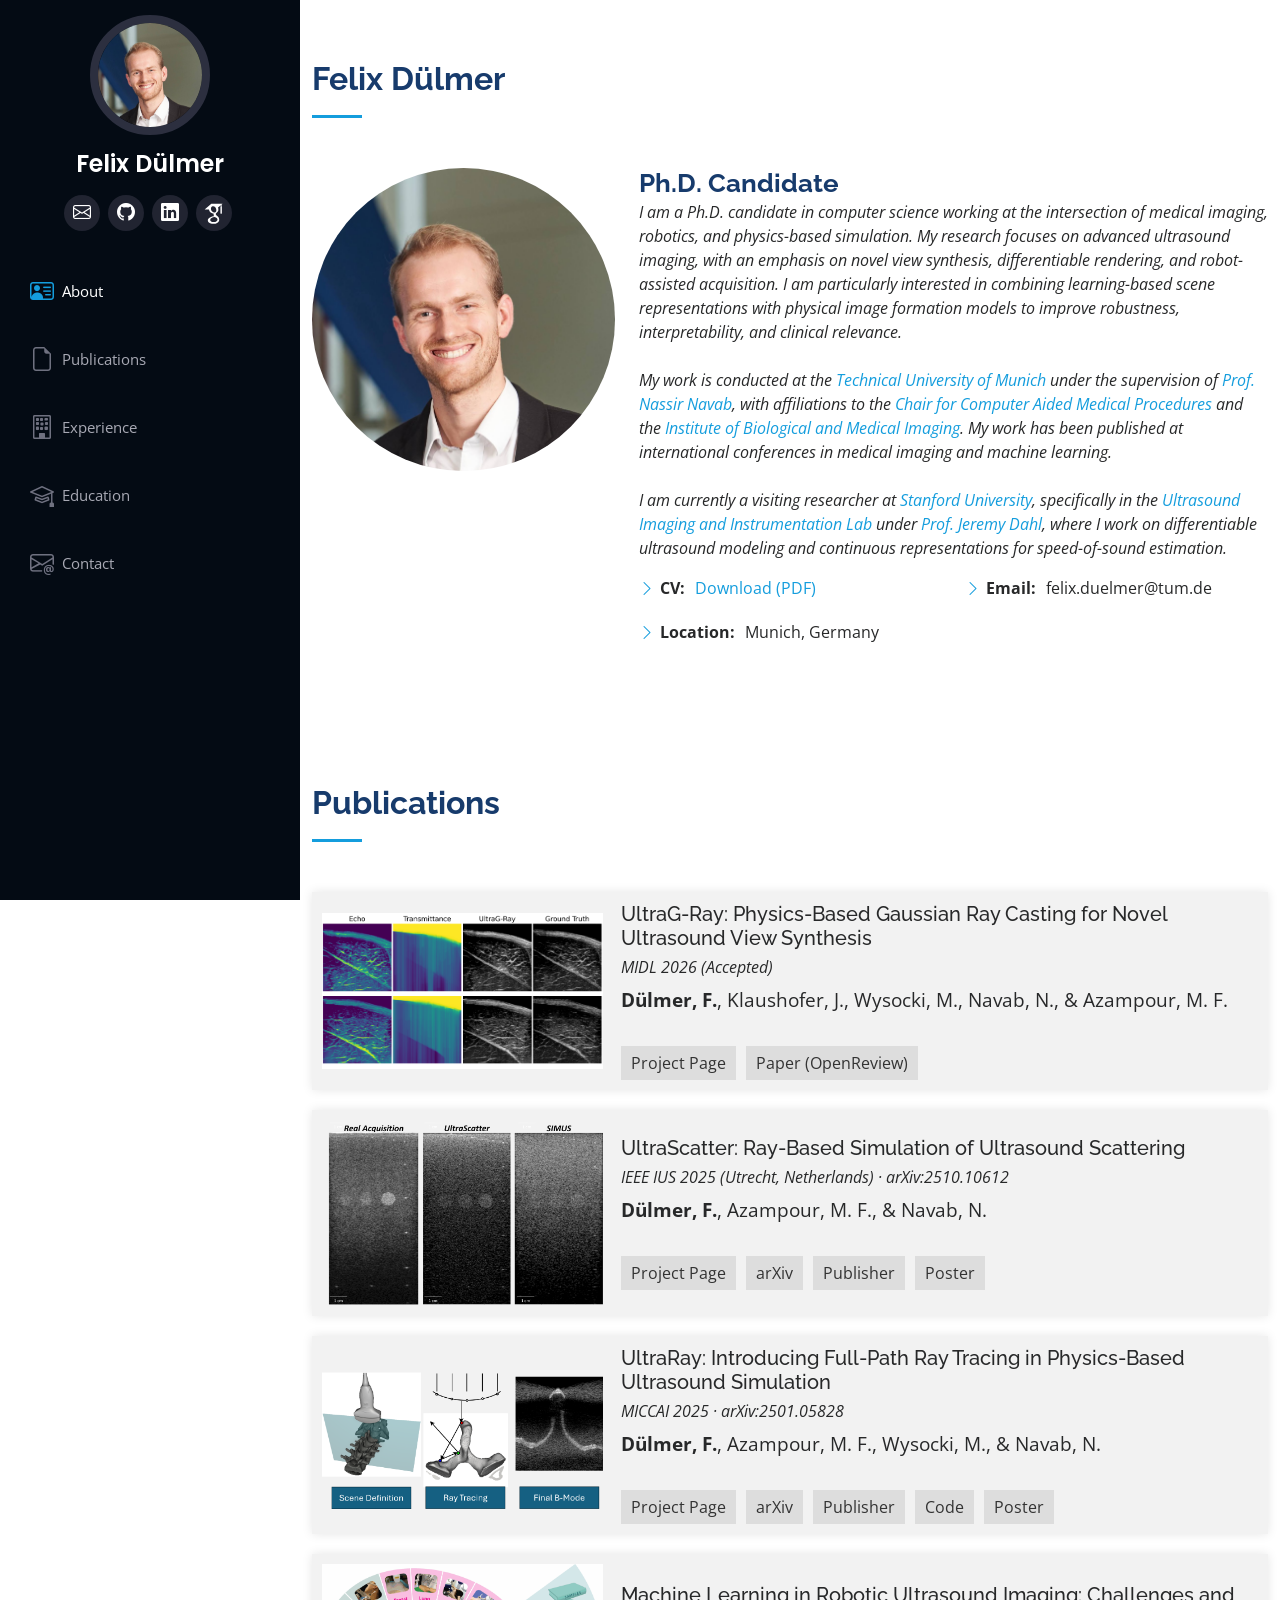
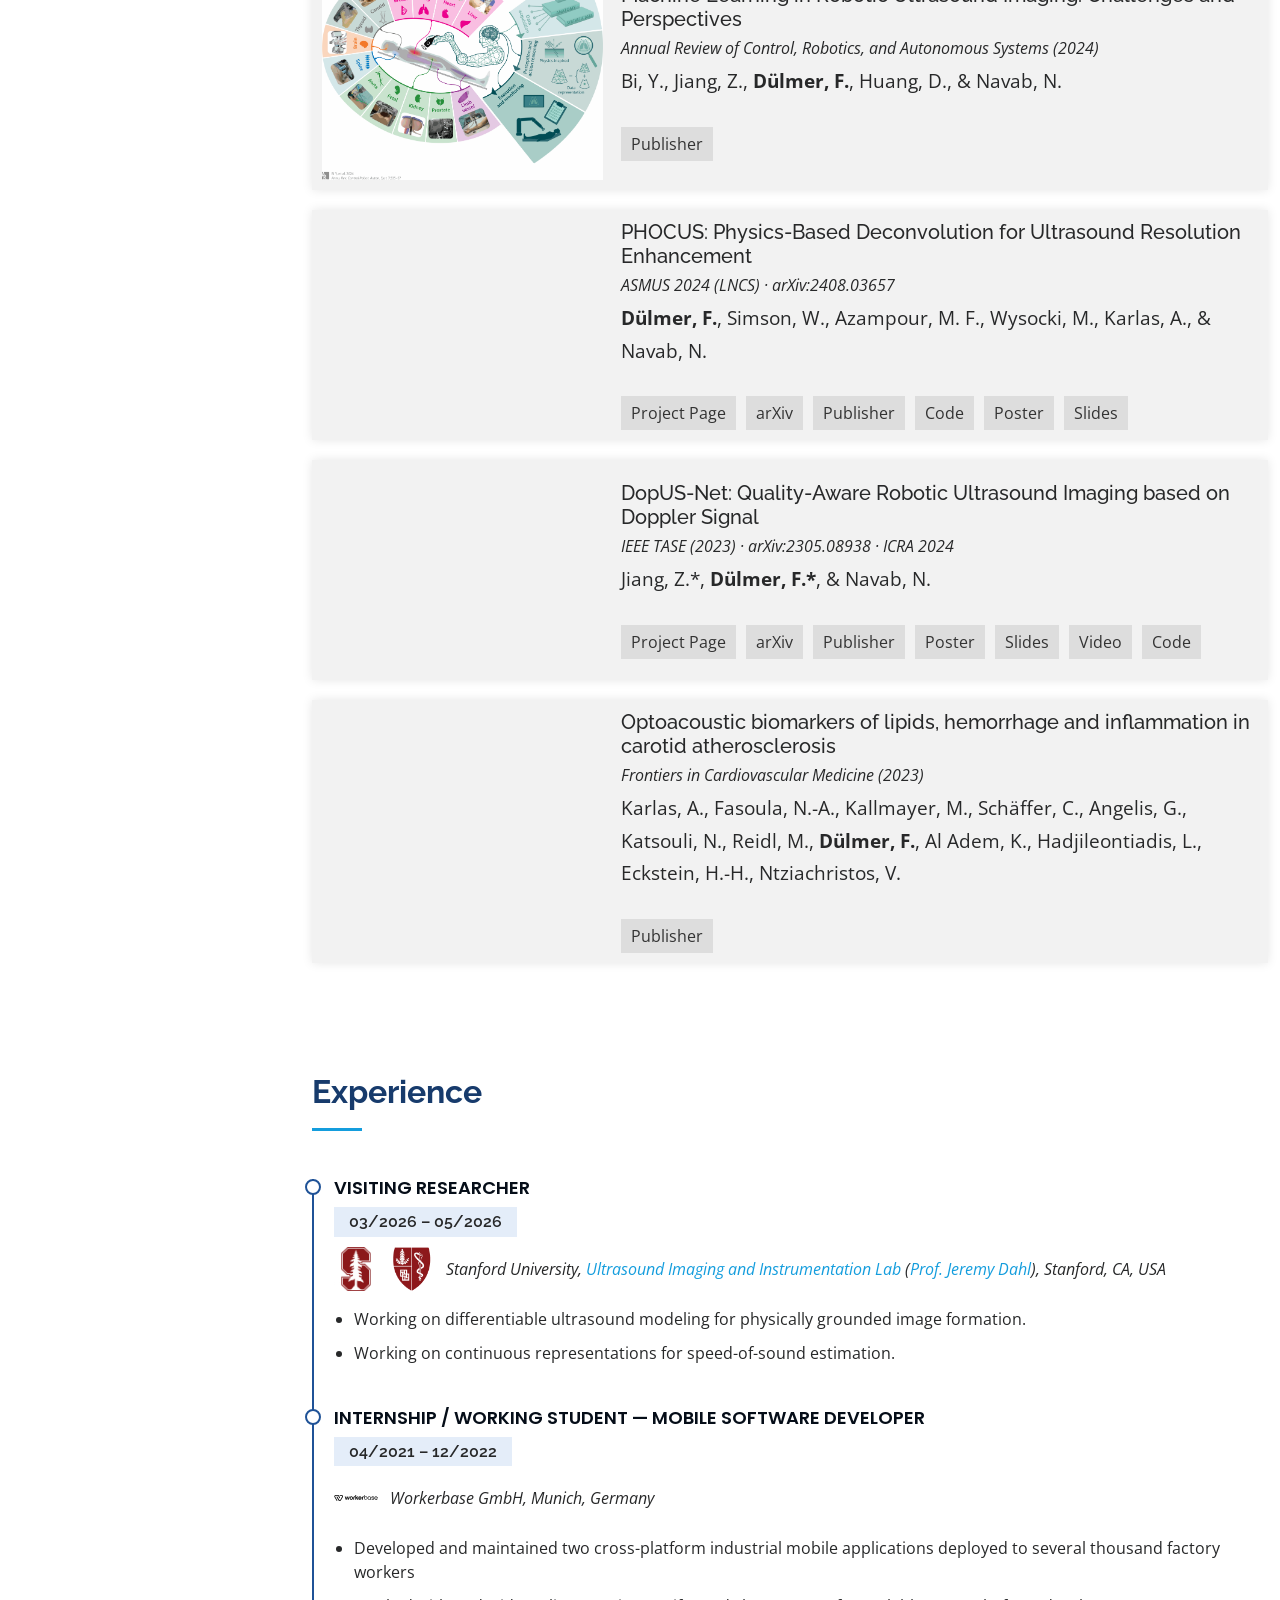
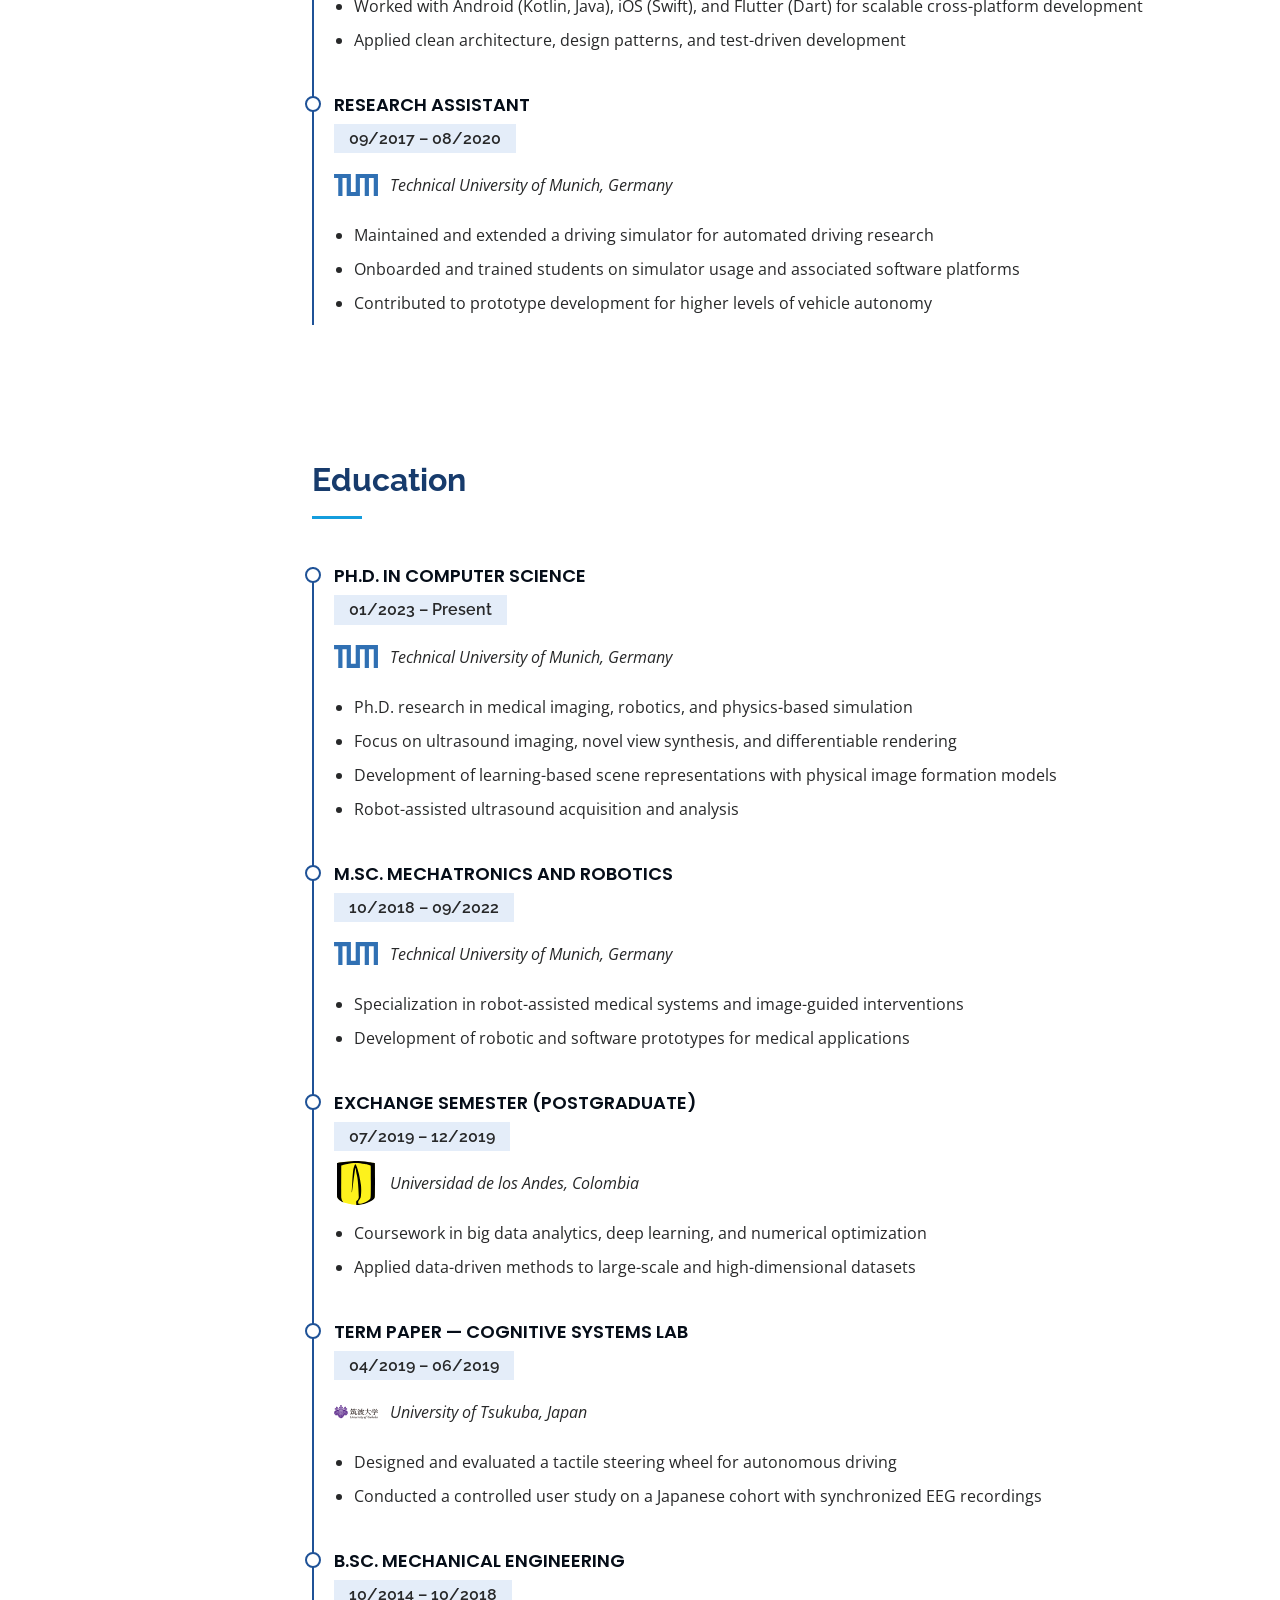
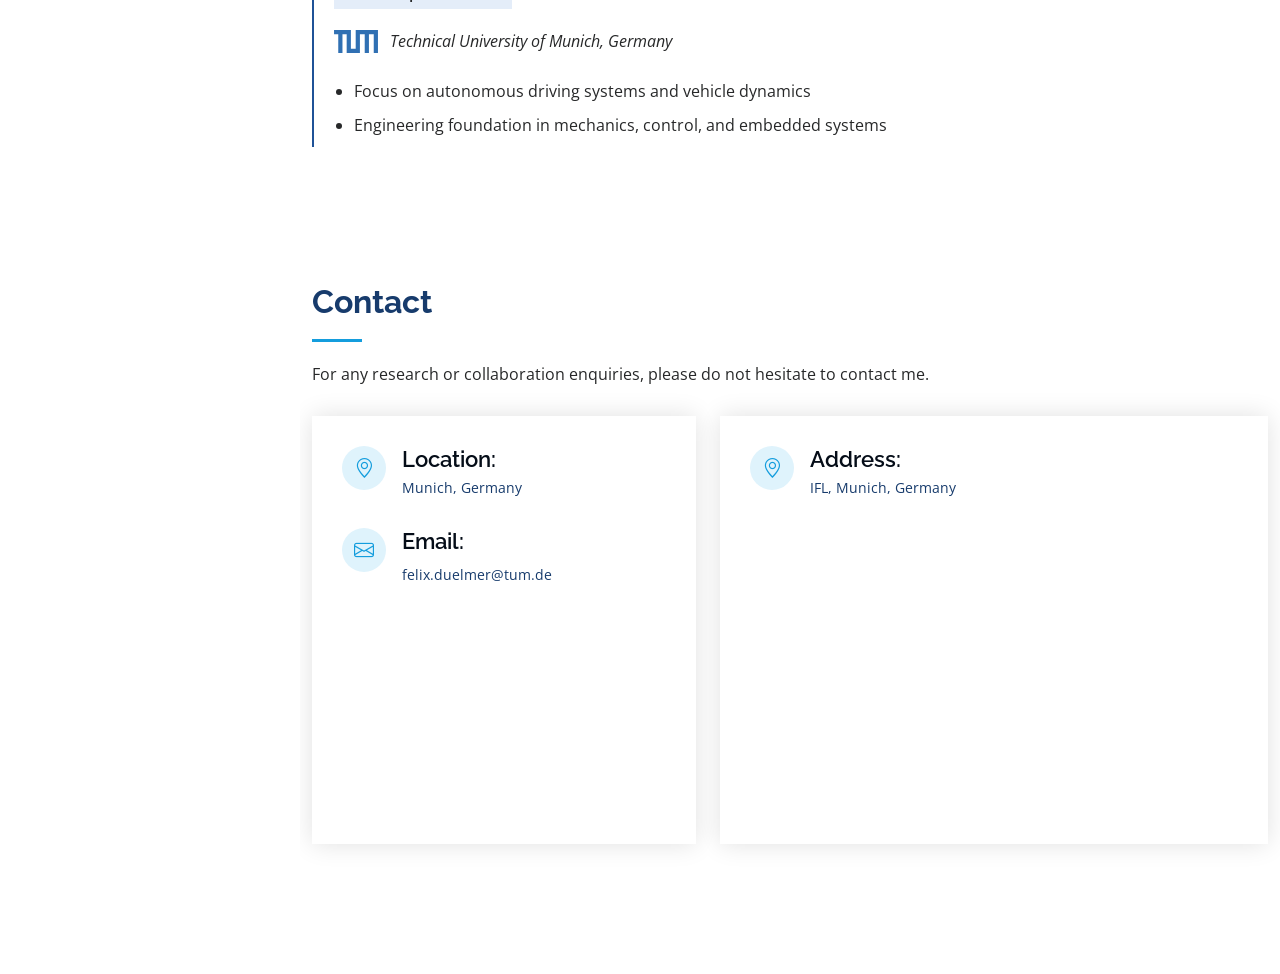
==== index.html @ f8c53925 "Add stanford visit" ====
<!DOCTYPE html>
<html lang="en">

<head>
  <meta charset="utf-8">
  <meta content="width=device-width, initial-scale=1.0" name="viewport">

  <title>Felix Dülmer</title>
  <meta content="Ph.D. candidate in Computer Science at TUM, focusing on robotic ultrasound systems." name="description">
  <meta content="Felix Dülmer, robotics, medical imaging, robotic ultrasound" name="keywords">

  <!-- Favicons -->
  <link href="assets/data/images/thumbnail/favicon.png?v=20251217" rel="icon">
  <link href="assets/data/images/thumbnail/apple_touch.png?v=20251217" rel="apple-touch-icon">

  <!-- Google Fonts -->
  <link href="https://fonts.googleapis.com/css?family=Open+Sans:300,300i,400,400i,600,600i,700,700i|Raleway:300,300i,400,400i,500,500i,600,600i,700,700i|Poppins:300,300i,400,400i,500,500i,600,600i,700,700i" rel="stylesheet">

  <!-- Vendor CSS Files -->
  <link href="assets/vendor/aos/aos.css" rel="stylesheet">
  <link href="assets/vendor/bootstrap/css/bootstrap.min.css" rel="stylesheet">
  <link href="assets/vendor/bootstrap-icons/bootstrap-icons.css" rel="stylesheet">
  <link href="assets/vendor/glightbox/css/glightbox.min.css" rel="stylesheet">
  <link href="assets/vendor/swiper/swiper-bundle.min.css" rel="stylesheet">

  <!-- Template Main CSS File -->
  <link href="assets/css/style.css" rel="stylesheet">
  

  <!-- =======================================================
  * Template Name: iPortfolio
  * Updated: Mar 10 2023 with Bootstrap v5.2.3
  * Template URL: https://bootstrapmade.com/iportfolio-bootstrap-portfolio-websites-template/
  * Author: BootstrapMade.com
  * License: https://bootstrapmade.com/license/
  ======================================================== -->
</head>

<body>

  <!-- ======= Mobile nav toggle button ======= -->
  <i class="bi bi-list mobile-nav-toggle d-xl-none"></i>

  <!-- ======= Header ======= -->
  <header id="header">
    <div class="d-flex flex-column">
      <div class="profile">
        <img src="assets/data/images/felix.jpg" onerror="this.onerror=null;this.src='assets/data/images/avatar.jpg';" alt="Felix Dülmer" class="img-fluid rounded-circle">
        <h1 class="text-light"><a href="index.html">Felix Dülmer</a></h1>
        <div class="social-links mt-3 text-center">
          <a href="mailto:felix.duelmer@tum.de" class="email"><i class="bi bi-envelope"></i></a>
          <a href="https://github.com/Felixduelmer" class="github" aria-label="GitHub" target="_blank" rel="noopener noreferrer"><i class="bi bi-github"></i></a>
          <a href="https://www.linkedin.com/in/felix-d%C3%BClmer-01667711a/" class="linkedin"><i class="bi bi-linkedin"></i></a>
          <a href="https://scholar.google.com/citations?user=jbpQlOIAAAAJ&hl=de" class="scholar" aria-label="Google Scholar">
            <svg style="margin-bottom:-10px;" xmlns="http://www.w3.org/2000/svg" aria-hidden="true" role="img" viewBox="0 100 512 512" width="32px" height="32px" fill="#000000"><g stroke-width="0"></g><g stroke-linecap="round" stroke-linejoin="round"></g><g><path fill="#ffffff" d="M213 111l-107 94h69c5 45 41 64 78 67-7 18-4 27 7 39-43 1-103 26-103 67 4 45 63 54 92 54 38 1 81-19 90-54 4-35-10-54-31-71-23-18-28-28-21-40 15-17 35-27 39-51 2-17-2-28-6-43l45-38-1 16c-3 2-5 6-5 9v103c2 13 22 11 23 0V160c0-3-2-7-5-8v-25l16-16zm58 141c-61 10-87-87-38-99 56-11 83 86 38 99zm-5 73c60 13 61 63 10 78-44 9-82-4-81-30 0-25 35-48 71-48z"></path></g></svg>
          </a>
        </div>
      </div>

      <nav id="navbar" class="nav-menu navbar">
        <ul>
          <!-- <li><a href="#hero" class="nav-link scrollto active"><i class="bx bx-home"></i> <span>Home</span></a></li> -->
          <li><a href="#about" class="nav-link scrollto"><i class="bi bi-person-vcard"></i> <span>About</span></a></li>
          <li><a href="#publications" class="nav-link scrollto"><i class="bi bi-file-earmark"></i> <span>Publications</span></a></li>
          <li><a href="#workexperience" class="nav-link scrollto"><i class="bi bi-building"></i> <span>Experience</span></a></li>
          <li><a href="#education" class="nav-link scrollto"><i class="bi bi-mortarboard"></i> <span>Education</span></a></li>
          <li><a href="#contact" class="nav-link scrollto"><i class="bi bi-envelope-at"></i> <span>Contact</span></a></li>
        </ul>
      </nav><!-- .nav-menu -->
    </div>
  </header><!-- End Header -->

  <!-- ======= Hero Section ======= -->
  <!-- <section id="hero" class="d-flex flex-column justify-content-center align-items-center">
    <div class="hero-container" data-aos="fade-in">
      <h1>Felix Dülmer</h1>
      <p>I'm <span class="typed" data-typed-items="PhD Candidate, Robotics, Medical Imaging"></span></p>
    </div>
  </section>End Hero -->

  <main id="main">

    <!-- ======= About Section ======= -->
    <section id="about" class="about">
      <div class="container">

        <div class="section-title">
          <h2>Felix Dülmer</h2>
          <p></p>
        </div>

        <div class="row">
          <div class="col-lg-4">
            <img src="assets/data/images/felix.jpg" onerror="this.onerror=null;this.src='assets/data/images/avatar.jpg';" class="img-fluid rounded-circle" alt="">
          </div>
          <div class="col-lg-8 pt-4 pt-lg-0 content">
            <h3>Ph.D. Candidate</h3>
            <p class="fst-italic">
              I am a Ph.D. candidate in computer science working at the intersection of medical imaging, robotics, and physics-based simulation. My research focuses on advanced ultrasound imaging, with an emphasis on novel view synthesis, differentiable rendering, and robot-assisted acquisition. I am particularly interested in combining learning-based scene representations with physical image formation models to improve robustness, interpretability, and clinical relevance.
              <br>
              <br>
              My work is conducted at the <a href="https://www.tum.de/en/" target="_blank" rel="noopener noreferrer">Technical University of Munich</a> under the supervision of <a href="https://scholar.google.de/citations?user=kzoVUPYAAAAJ&hl=de" target="_blank" rel="noopener noreferrer">Prof. Nassir Navab</a>, with affiliations to the <a href="https://www.cs.cit.tum.de/camp/start/" target="_blank" rel="noopener noreferrer">Chair for Computer Aided Medical Procedures</a> and the <a href="https://www.helmholtz-munich.de/en/ibmi" target="_blank" rel="noopener noreferrer">Institute of Biological and Medical Imaging</a>. My work has been published at international conferences in medical imaging and machine learning.
              <br>
              <br>
              I am currently a visiting researcher at <a href="https://www.stanford.edu/" target="_blank" rel="noopener noreferrer">Stanford University</a>, specifically in the <a href="https://med.stanford.edu/ultrasound.html" target="_blank" rel="noopener noreferrer">Ultrasound Imaging and Instrumentation Lab</a> under <a href="https://profiles.stanford.edu/jeremy-dahl" target="_blank" rel="noopener noreferrer">Prof. Jeremy Dahl</a>, where I work on differentiable ultrasound modeling and continuous representations for speed-of-sound estimation.
            <div class="row">
              <div class="col-lg-6">
                <ul>
                  <li><i class="bi bi-chevron-right"></i> <strong>CV:</strong> <a href="assets/data/cv/CV_Duelmer.pdf" target="_blank" rel="noopener noreferrer">Download (PDF)</a></li>
                  <li><i class="bi bi-chevron-right"></i> <strong>Location:</strong> <span>Munich, Germany</span></li>
                </ul>
              </div>
              <div class="col-lg-6">
                <ul>
                  <li><i class="bi bi-chevron-right"></i> <strong>Email:</strong> <span>felix.duelmer@tum.de</span></li>
                  <!-- <li><i class="bi bi-chevron-right"></i> <strong>Phone:</strong> <span>+49 1632581415</span></li> -->
                </ul>
              </div>
            </div>
            <!-- <p>
              Officiis eligendi itaque labore et dolorum mollitia officiis optio vero. Quisquam sunt adipisci omnis et ut. Nulla accusantium dolor incidunt officia tempore. Et eius omnis.
              Cupiditate ut dicta maxime officiis quidem quia. Sed et consectetur qui quia repellendus itaque neque. Aliquid amet quidem ut quaerat cupiditate. Ab et eum qui repellendus omnis culpa magni laudantium dolores.
            </p> -->
          </div>
        </div>

      </div>
    </section><!-- End About Section -->

    <!-- ======= Facts Section ======= -->

    <section id="publications" class="facts">
      <div class="container">
        <div class="section-title">
          <h2>Publications</h2>
        </div>

        <div class="publication-box">
          <div class="image">
            <img src="assets/data/ultra_gray/echo_trans_ultra_gray_teaser.png" alt="UltraG-Ray teaser image" loading="lazy" decoding="async">
          </div>
          <div class="details">
            <h2 class="title">UltraG-Ray: Physics-Based Gaussian Ray Casting for Novel Ultrasound View Synthesis</h2>
            <p class="conference">MIDL 2026 (Accepted)</p>
            <p class="authors"><strong>Dülmer, F.</strong>, Klaushofer, J., Wysocki, M., Navab, N., &amp; Azampour, M. F.</p>
            <div class="links">
              <a href="publications/ultragray.html" class="project-button">Project Page</a>
              <a href="https://openreview.net/pdf?id=QIUjZpcGYz" class="pdf-button">Paper (OpenReview)</a>
            </div>
          </div>
        </div>

        <div class="publication-box">
          <div class="image">
            <img src="assets/data/ultra_scatter/UltraScatter_Teaser.png" alt="UltraScatter teaser image" loading="lazy" decoding="async">
          </div>
          <div class="details">
            <h2 class="title">UltraScatter: Ray-Based Simulation of Ultrasound Scattering</h2>
            <p class="conference">IEEE IUS 2025 (Utrecht, Netherlands) · arXiv:2510.10612</p>
            <p class="authors"><strong>Dülmer, F.</strong>, Azampour, M. F., &amp; Navab, N.</p>
            <div class="links">
              <a href="publications/ultrascatter.html" class="project-button">Project Page</a>
              <a href="https://arxiv.org/abs/2510.10612" class="pdf-button">arXiv</a>
              <a href="https://ieeexplore.ieee.org/abstract/document/11201820" class="pdf-button">Publisher</a>
              <a href="assets/data/posters/IUS_2025_Poster.pdf" class="pdf-button">Poster</a>
            </div>
          </div>
        </div>

        <div class="publication-box">
          <div class="image">
            <img src="assets/data/ultra_ray/UltraRay_teaser.png" alt="UltraRay teaser image" loading="lazy" decoding="async">
          </div>
          <div class="details">
            <h2 class="title">UltraRay: Introducing Full-Path Ray Tracing in Physics-Based Ultrasound Simulation</h2>
            <p class="conference">MICCAI 2025 · arXiv:2501.05828</p>
            <p class="authors"><strong>Dülmer, F.</strong>, Azampour, M. F., Wysocki, M., &amp; Navab, N.</p>
            <div class="links">
              <a href="publications/ultraray.html" class="project-button">Project Page</a>
              <a href="https://arxiv.org/abs/2501.05828" class="pdf-button">arXiv</a>
              <a href="https://link.springer.com/chapter/10.1007/978-3-032-04937-7_62" class="pdf-button">Publisher</a>
              <a href="https://github.com/Felixduelmer/UltraRay" class="pdf-button">Code</a>
              <a href="assets/data/posters/MICCAI_2025_UltraRay_Poster.pdf" class="pdf-button">Poster</a>
            </div>
          </div>
        </div>

        <div class="publication-box">
          <div class="image">
            <img src="assets/data/images/ann_rev.gif" alt="Annual Review paper teaser image" loading="lazy" decoding="async">
          </div>
          <div class="details">
            <h2 class="title">Machine Learning in Robotic Ultrasound Imaging: Challenges and Perspectives</h2>
            <p class="conference">Annual Review of Control, Robotics, and Autonomous Systems (2024)</p>
            <p class="authors">Bi, Y., Jiang, Z., <strong>Dülmer, F.</strong>, Huang, D., &amp; Navab, N.</p>
            <div class="links">
              <a href="https://www.annualreviews.org/content/journals/10.1146/annurev-control-091523-100042" class="pdf-button">Publisher</a>
            </div>
          </div>
        </div>

        <div class="publication-box">
          <div class="image">
            <img src="assets/data/phocus/Teaser_Image.png" alt="PHOCUS teaser image" loading="lazy" decoding="async">
          </div>
          <div class="details">
            <h2 class="title">PHOCUS: Physics-Based Deconvolution for Ultrasound Resolution Enhancement</h2>
            <p class="conference">ASMUS 2024 (LNCS) · arXiv:2408.03657</p>
            <p class="authors"><strong>Dülmer, F.</strong>, Simson, W., Azampour, M. F., Wysocki, M., Karlas, A., &amp; Navab, N.</p>
            <div class="links">
              <a href="publications/phocus.html" class="project-button">Project Page</a>
              <a href="https://arxiv.org/abs/2408.03657" class="pdf-button">arXiv</a>
              <a href="https://link.springer.com/chapter/10.1007/978-3-031-73647-6_4" class="pdf-button">Publisher</a>
              <a href="https://github.com/Felixduelmer/phocus" class="pdf-button">Code</a>
              <a href="assets/data/posters/MICCAI_2024_PHOCUS_Poster.pdf" class="pdf-button">Poster</a>
              <a href="assets/data/presentations/MICCAI_2024_PHOCUS_presentation.pdf" class="pdf-button">Slides</a>
            </div>
          </div>
        </div>

        <div class="publication-box">
          <div class="image">
            <img src="assets/data/dopus/Teaser_dopus.png" alt="DopUS-Net teaser image" loading="lazy" decoding="async">
          </div>
          <div class="details">
            <h2 class="title">DopUS-Net: Quality-Aware Robotic Ultrasound Imaging based on Doppler Signal</h2>
            <p class="conference">IEEE TASE (2023) · arXiv:2305.08938 · ICRA 2024</p>
            <p class="authors">Jiang, Z.*, <strong>Dülmer, F.*</strong>, &amp; Navab, N.</p>
            <div class="links">
              <a href="publications/dopus-net.html" class="project-button">Project Page</a>
              <a href="https://arxiv.org/abs/2305.08938" class="pdf-button">arXiv</a>
              <a href="https://ieeexplore.ieee.org/search/searchresult.jsp?queryText=DopUS-Net%20Quality-Aware%20Robotic%20Ultrasound%20Imaging%20based%20on%20Doppler%20Signal" class="pdf-button">Publisher</a>
              <a href="assets/data/posters/ICRA2024_Dopus_poster.pdf" class="pdf-button">Poster</a>
              <a href="assets/data/presentations/dopus_icra_presentation.pdf" class="pdf-button">Slides</a>
              <a href="https://www.youtube.com/watch?v=ZH7K63GngdA" class="pdf-button">Video</a>
              <a href="https://github.com/Felixduelmer/DopUs" class="pdf-button">Code</a>
            </div>
          </div>
        </div>

        <div class="publication-box">
          <div class="image">
            <img src="assets/data/images/opto_biomarkers.jpg" alt="Optoacoustic biomarkers paper teaser image" loading="lazy" decoding="async">
          </div>
          <div class="details">
            <h2 class="title">Optoacoustic biomarkers of lipids, hemorrhage and inflammation in carotid atherosclerosis</h2>
            <p class="conference">Frontiers in Cardiovascular Medicine (2023)</p>
            <p class="authors">
              Karlas, A., Fasoula, N.-A., Kallmayer, M., Schäffer, C., Angelis, G., Katsouli, N., Reidl, M., <strong>Dülmer, F.</strong>, Al Adem, K., Hadjileontiadis, L., Eckstein, H.-H., Ntziachristos, V.
            </p>
            <div class="links">
              <a href="https://www.frontiersin.org/journals/cardiovascular-medicine/articles/10.3389/fcvm.2023.1210032/full" class="pdf-button">Publisher</a>
            </div>
          </div>
        </div>
    </section>


    <!-- ======= Skills Section ======= -->
    <!-- <section id="skills" class="skills section-bg">
      <div class="container">

        <div class="section-title">
          <h2>Skills</h2>
          <p>Magnam dolores commodi suscipit. Necessitatibus eius consequatur ex aliquid fuga eum quidem. Sit sint consectetur velit. Quisquam quos quisquam cupiditate. Et nemo qui impedit suscipit alias ea. Quia fugiat sit in iste officiis commodi quidem hic quas.</p>
        </div>

        <div class="row skills-content">

          <div class="col-lg-6" data-aos="fade-up">

            <div class="progress">
              <span class="skill">HTML <i class="val">100%</i></span>
              <div class="progress-bar-wrap">
                <div class="progress-bar" role="progressbar" aria-valuenow="100" aria-valuemin="0" aria-valuemax="100"></div>
              </div>
            </div>

            <div class="progress">
              <span class="skill">CSS <i class="val">90%</i></span>
              <div class="progress-bar-wrap">
                <div class="progress-bar" role="progressbar" aria-valuenow="90" aria-valuemin="0" aria-valuemax="100"></div>
              </div>
            </div>

            <div class="progress">
              <span class="skill">JavaScript <i class="val">75%</i></span>
              <div class="progress-bar-wrap">
                <div class="progress-bar" role="progressbar" aria-valuenow="75" aria-valuemin="0" aria-valuemax="100"></div>
              </div>
            </div>

          </div>

          <div class="col-lg-6" data-aos="fade-up" data-aos-delay="100">

            <div class="progress">
              <span class="skill">PHP <i class="val">80%</i></span>
              <div class="progress-bar-wrap">
                <div class="progress-bar" role="progressbar" aria-valuenow="80" aria-valuemin="0" aria-valuemax="100"></div>
              </div>
            </div>

            <div class="progress">
              <span class="skill">WordPress/CMS <i class="val">90%</i></span>
              <div class="progress-bar-wrap">
                <div class="progress-bar" role="progressbar" aria-valuenow="90" aria-valuemin="0" aria-valuemax="100"></div>
              </div>
            </div>

            <div class="progress">
              <span class="skill">Photoshop <i class="val">55%</i></span>
              <div class="progress-bar-wrap">
                <div class="progress-bar" role="progressbar" aria-valuenow="55" aria-valuemin="0" aria-valuemax="100"></div>
              </div>
            </div>

          </div>

        </div>

      </div>
    </section>End Skills Section -->

    <!-- ======= Resume Section ======= -->
    <section id="workexperience" class="resume">
      <div class="container">

        <div class="section-title">
          <h2>Experience</h2>
          <!-- <p>Magnam dolores commodi suscipit. Necessitatibus eius consequatur ex aliquid fuga eum quidem. Sit sint consectetur velit. Quisquam quos quisquam cupiditate. Et nemo qui impedit suscipit alias ea. Quia fugiat sit in iste officiis commodi quidem hic quas.</p> -->
        </div>
        <div class="resume-item">
          <h4>Visiting Researcher</h4>
          <h5>03/2026 – 05/2026</h5>
          <p class="edu-org">
            <a href="https://www.stanford.edu/" target="_blank" rel="noopener noreferrer">
              <img class="edu-logo" src="assets/data/logos/education/stanford.png" alt="Stanford University logo" loading="lazy" decoding="async">
            </a>
            <a href="https://med.stanford.edu/ultrasound.html" target="_blank" rel="noopener noreferrer">
              <img class="edu-logo" src="assets/data/logos/education/stanford_medicine.png" alt="Stanford Medicine logo" loading="lazy" decoding="async">
            </a>
            <em>Stanford University</a>, <a href="https://med.stanford.edu/ultrasound.html" target="_blank" rel="noopener noreferrer">Ultrasound Imaging and Instrumentation Lab</a> (<a href="https://profiles.stanford.edu/jeremy-dahl" target="_blank" rel="noopener noreferrer">Prof. Jeremy Dahl</a>), Stanford, CA, USA</em>
          </p>
          <ul>
            <li>Working on differentiable ultrasound modeling for physically grounded image formation.</li>
            <li>Working on continuous representations for speed-of-sound estimation.</li>
          </ul>
        </div>
        <div class="resume-item">
          <h4>Internship / Working Student — Mobile Software Developer</h4>
          <h5>04/2021 – 12/2022</h5>
          <p class="edu-org">
            <img class="edu-logo" src="assets/data/logos/workerbase.svg" alt="Workerbase logo" loading="lazy" decoding="async">
            <em>Workerbase GmbH, Munich, Germany</em>
          </p>
          <ul>
            <li>Developed and maintained two cross-platform industrial mobile applications deployed to several thousand factory workers</li>
            <li>Worked with Android (Kotlin, Java), iOS (Swift), and Flutter (Dart) for scalable cross-platform development</li>
            <li>Applied clean architecture, design patterns, and test-driven development</li>
          </ul>
        </div>
        

        <div class="resume-item">
          <h4>Research Assistant</h4>
          <h5>09/2017 – 08/2020</h5>
          <p class="edu-org">
            <img class="edu-logo" src="assets/data/logos/education/tum.svg" alt="Technical University of Munich (TUM) logo" loading="lazy" decoding="async">
            <em>Technical University of Munich, Germany</em>
          </p>
          <ul>
            <li>Maintained and extended a driving simulator for automated driving research</li>
            <li>Onboarded and trained students on simulator usage and associated software platforms</li>
            <li>Contributed to prototype development for higher levels of vehicle autonomy</li>
          </ul>
        </div>
        
      </div>
    </section><!-- End Experience Section -->

    <section id="education" class="resume">
      <div class="container">
        <div class="section-title">
          <h2>Education</h2>
        </div>
    
        <div class="resume-item">
          <h4>Ph.D. in Computer Science</h4>
          <h5>01/2023 – Present</h5>
          <p class="edu-org">
            <img class="edu-logo" src="assets/data/logos/education/tum.svg" alt="Technical University of Munich (TUM) logo" loading="lazy" decoding="async">
            <em>Technical University of Munich, Germany</em>
          </p>
          <ul>
            <li>Ph.D. research in medical imaging, robotics, and physics-based simulation</li>
            <li>Focus on ultrasound imaging, novel view synthesis, and differentiable rendering</li>
            <li>Development of learning-based scene representations with physical image formation models</li>
            <li>Robot-assisted ultrasound acquisition and analysis</li>
          </ul>
        </div>
    
        <div class="resume-item">
          <h4>M.Sc. Mechatronics and Robotics</h4>
          <h5>10/2018 – 09/2022</h5>
          <p class="edu-org">
            <img class="edu-logo" src="assets/data/logos/education/tum.svg" alt="Technical University of Munich (TUM) logo" loading="lazy" decoding="async">
            <em>Technical University of Munich, Germany</em>
          </p>
          <ul>
            <li>Specialization in robot-assisted medical systems and image-guided interventions</li>
            <li>Development of robotic and software prototypes for medical applications</li>
          </ul>
        </div>
    
        <div class="resume-item">
          <h4>Exchange Semester (Postgraduate)</h4>
          <h5>07/2019 – 12/2019</h5>
          <p class="edu-org">
            <img class="edu-logo" src="assets/data/logos/education/uniandes.svg" alt="Universidad de los Andes logo" loading="lazy" decoding="async">
            <em>Universidad de los Andes, Colombia</em>
          </p>
          <ul>
            <li>Coursework in big data analytics, deep learning, and numerical optimization</li>
            <li>Applied data-driven methods to large-scale and high-dimensional datasets</li>
          </ul>
        </div>
    
        <div class="resume-item">
          <h4>Term Paper — Cognitive Systems Lab</h4>
          <h5>04/2019 – 06/2019</h5>
          <p class="edu-org">
            <img class="edu-logo" src="assets/data/logos/education/tsukuba.svg" alt="University of Tsukuba logo" loading="lazy" decoding="async">
            <em>University of Tsukuba, Japan</em>
          </p>
          <ul>
            <li>Designed and evaluated a tactile steering wheel for autonomous driving</li>
            <li>Conducted a controlled user study on a Japanese cohort with synchronized EEG recordings</li>
          </ul>
        </div>
    
        <div class="resume-item">
          <h4>B.Sc. Mechanical Engineering</h4>
          <h5>10/2014 – 10/2018</h5>
          <p class="edu-org">
            <img class="edu-logo" src="assets/data/logos/education/tum.svg" alt="Technical University of Munich (TUM) logo" loading="lazy" decoding="async">
            <em>Technical University of Munich, Germany</em>
          </p>
          <ul>
            <li>Focus on autonomous driving systems and vehicle dynamics</li>
            <li>Engineering foundation in mechanics, control, and embedded systems</li>
          </ul>
        </div>
      </div>
    </section>
    
    


    <!-- ======= Services Section ======= -->
    <!-- <section id="services" class="services">
      <div class="container">

        <div class="section-title">
          <h2>Services</h2>
          <p>Magnam dolores commodi suscipit. Necessitatibus eius consequatur ex aliquid fuga eum quidem. Sit sint consectetur velit. Quisquam quos quisquam cupiditate. Et nemo qui impedit suscipit alias ea. Quia fugiat sit in iste officiis commodi quidem hic quas.</p>
        </div>

        <div class="row">
          <div class="col-lg-4 col-md-6 icon-box" data-aos="fade-up">
            <div class="icon"><i class="bi bi-briefcase"></i></div>
            <h4 class="title"><a href="">Lorem Ipsum</a></h4>
            <p class="description">Voluptatum deleniti atque corrupti quos dolores et quas molestias excepturi sint occaecati cupiditate non provident</p>
          </div>
          <div class="col-lg-4 col-md-6 icon-box" data-aos="fade-up" data-aos-delay="100">
            <div class="icon"><i class="bi bi-card-checklist"></i></div>
            <h4 class="title"><a href="">Dolor Sitema</a></h4>
            <p class="description">Minim veniam, quis nostrud exercitation ullamco laboris nisi ut aliquip ex ea commodo consequat tarad limino ata</p>
          </div>
          <div class="col-lg-4 col-md-6 icon-box" data-aos="fade-up" data-aos-delay="200">
            <div class="icon"><i class="bi bi-bar-chart"></i></div>
            <h4 class="title"><a href="">Sed ut perspiciatis</a></h4>
            <p class="description">Duis aute irure dolor in reprehenderit in voluptate velit esse cillum dolore eu fugiat nulla pariatur</p>
          </div>
          <div class="col-lg-4 col-md-6 icon-box" data-aos="fade-up" data-aos-delay="300">
            <div class="icon"><i class="bi bi-binoculars"></i></div>
            <h4 class="title"><a href="">Magni Dolores</a></h4>
            <p class="description">Excepteur sint occaecat cupidatat non proident, sunt in culpa qui officia deserunt mollit anim id est laborum</p>
          </div>
          <div class="col-lg-4 col-md-6 icon-box" data-aos="fade-up" data-aos-delay="400">
            <div class="icon"><i class="bi bi-brightness-high"></i></div>
            <h4 class="title"><a href="">Nemo Enim</a></h4>
            <p class="description">At vero eos et accusamus et iusto odio dignissimos ducimus qui blanditiis praesentium voluptatum deleniti atque</p>
          </div>
          <div class="col-lg-4 col-md-6 icon-box" data-aos="fade-up" data-aos-delay="500">
            <div class="icon"><i class="bi bi-calendar4-week"></i></div>
            <h4 class="title"><a href="">Eiusmod Tempor</a></h4>
            <p class="description">Et harum quidem rerum facilis est et expedita distinctio. Nam libero tempore, cum soluta nobis est eligendi</p>
          </div>
        </div>

      </div>
    </section>End Services Section -->


    <!-- ======= Contact Section ======= -->
    <section id="contact" class="contact">
      <div class="container">

        <div class="section-title">
          <h2>Contact</h2>
          <p>For any research or collaboration enquiries, please do not hesitate to contact me.</p>
        </div>

        <div class="row" data-aos="fade-in">

          <div class="col-lg-5 d-flex align-items-stretch">
            <div class="info">
              <div class="address">
                <i class="bi bi-geo-alt"></i>
                <h4>Location:</h4>
                <p>Munich, Germany</p>
              </div>

              <div class="email">
                <i class="bi bi-envelope"></i>
                <h4>Email:</h4>
                <p>felix.duelmer@tum.de</p>
              </div>
<!-- 
              <div class="phone">
                <i class="bi bi-telephone"></i>
                <h4>Phone:</h4>
                <p>+49 1632581415</p>
              </div> -->
              
            </div>

          </div>

          <div class="col-lg-7 mt-5 mt-lg-0 d-flex align-items-stretch">
            <div class="info" style="width:100%">
              <div class="address">
                <i class="bi bi-geo-alt"></i>
                <h4>Address:</h4>
                <p>IFL, Munich, Germany</p>
              </div>
              <div class="mt-3">
                <iframe
                  title="Google Maps: IFL, Munich"
                  src="https://www.google.com/maps?output=embed&q=IFL+-+Interdisziplin%C3%A4res+Forschungslabor&ll=48.1365015,11.5995076&z=16"
                  style="border:0; width:100%; height:280px;"
                  allowfullscreen
                  loading="lazy"
                  referrerpolicy="no-referrer-when-downgrade"></iframe>
              </div>
            </div>

        </div>
        </div>

      </div>
    </section><!-- End Contact Section -->

  </main><!-- End #main -->

  <!-- ======= Footer ======= -->
  <!-- <footer id="footer">
    <div class="container">
      <div class="copyright">
        &copy; Heavily adapted from the great <strong><span>iPortfolio</span></strong> template
      </div>
      <div class="credits">
        <a href="https://bootstrapmade.com/">BootstrapMade</a>
      </div>
    </div>
  </footer> -->

  <a href="#" class="back-to-top d-flex align-items-center justify-content-center"><i class="bi bi-arrow-up-short"></i></a>

  <!-- Vendor JS Files -->
  <script  defer src="assets/vendor/aos/aos.js"></script>
  <script defer src="assets/vendor/bootstrap/js/bootstrap.bundle.min.js"></script>
  <script   src="assets/vendor/glightbox/js/glightbox.min.js"></script>
  <script defer src="assets/vendor/isotope-layout/isotope.pkgd.min.js"></script>
  <script   src="assets/vendor/swiper/swiper-bundle.min.js"></script>
  <script defer   src="assets/vendor/typed.js/typed.min.js"></script>

  <!-- Template Main JS File -->
  <script defer src="assets/js/main.js"></script>

</body>

</html>
---- assets/css/style.css ----
/**
* Template Name: iPortfolio
* Updated: Mar 10 2023 with Bootstrap v5.2.3
* Template URL: https://bootstrapmade.com/iportfolio-bootstrap-portfolio-websites-template/
* Author: BootstrapMade.com
* License: https://bootstrapmade.com/license/
*/

/*--------------------------------------------------------------
# General
--------------------------------------------------------------*/
body {
  font-family: "Open Sans", sans-serif;
  color: #272829;
}

a {
  color: #149ddd;
  text-decoration: none;
}

a:hover {
  color: #37b3ed;
  text-decoration: none;
}

h1,
h2,
h3,
h4,
h5,
h6 {
  font-family: "Raleway", sans-serif;
}

/*--------------------------------------------------------------
# Back to top button
--------------------------------------------------------------*/
.back-to-top {
  position: fixed;
  visibility: hidden;
  opacity: 0;
  right: 15px;
  bottom: 15px;
  z-index: 996;
  background: #149ddd;
  width: 40px;
  height: 40px;
  border-radius: 50px;
  transition: all 0.4s;
}

.back-to-top i {
  font-size: 28px;
  color: #fff;
  line-height: 0;
}

.back-to-top:hover {
  background: #2eafec;
  color: #fff;
}

.back-to-top.active {
  visibility: visible;
  opacity: 1;
}
.project-buttons {
  display: flex;
  justify-content: flex-end;
  margin-bottom: 20px;
}

.project-buttons a {
  display: inline-block;
  padding: 1px 10px;
  border-radius: 2.5px;
  text-align: center;
  text-decoration: none;
  font-size: 12px;
  font-weight: bold;
  color: #2c3e50;
  background-color: transparent;
  border: 2px solid #2c3e50;
  transition: background-color 0.2s ease;
}

.btn-pdf {
  background-color: #2c3e50;
  margin-right: 10px;
  margin-top: 10px;
}

.btn-github {
  background-color: #2c3e50;
  margin-top: 10px;
}
.project-buttons a:hover {
  background-color: #fff;
  color: #000;
}
.image-std {
  max-width: 30%;
  /* height: auto; */
}
.c-compare {
  --h: 9;
  --m: 1rem 0;
  --w: 16;
  --thumb-bgc: red;
  --thumb-bgc-focus: hsla(0, 70%, 70%, 0.8);
  --thumb-w: 0rem;

  margin: var(--m);
  position: relative;
}
.c-compare::after {
  content: "";
  display: block;
  padding-bottom: calc((var(--h) / var(--w)) * 100%);
}
.c-compare__left,
.c-compare__right {
  height: 100%;
  object-fit: cover;
  position: absolute;
  width: 100%;
}
.c-compare__left {
  clip-path: polygon(0% 0%, var(--value) 0%, var(--value) 100%, 0% 100%);
}
.c-compare__right {
  clip-path: polygon(100% 0%, var(--value) 0%, var(--value) 100%, 100% 100%);
}
.c-compare__range {
  background-color: transparent;
  box-sizing: border-box;
  font-family: inherit;
  height: 100%;
  margin: 0;
  outline: none;
  position: absolute;
  top: 0;
  width: 100%;
}
.c-compare__range::-moz-range-thumb {
  background-color: var(--thumb-bgc);
  cursor: ew-resize;
  height: 100%;
  width: var(--thumb-w);
}
.c-compare__range::-webkit-slider-thumb {
  background-color: var(--thumb-bgc);
  cursor: ew-resize;
  height: 100%;
  width: var(--thumb-w);
}
.c-compare__range:focus::-webkit-slider-thumb {
  background-color: var(--thumb-bgc-focus);
  box-shadow: 0 0 0 3px var(--thumb-bgc);
}
.c-compare__range:focus::-moz-range-thumb {
  background-color: var(--thumb-bgc-focus);
  box-shadow: 0 0 0 3px var(--thumb-bgc);
}
.c-compare__range::-moz-range-track {
  background: transparent;
  background-size: 100%;
  box-sizing: border-box;
}
.c-compare__range::-webkit-slider-runnable-track {
  background: transparent;
  background-size: 100%;
  box-sizing: border-box;
  height: 100%;
}
.c-compare__range,
.c-compare__range::-webkit-slider-runnable-track,
.c-compare__range::-webkit-slider-thumb {
  -webkit-appearance: none;
  appearance: none;
}
/*--------------------------------------------------------------
# Header
--------------------------------------------------------------*/
#header {
  position: fixed;
  top: 0;
  left: 0;
  bottom: 0;
  width: 300px;
  transition: all ease-in-out 0.5s;
  z-index: 9997;
  transition: all 0.5s;
  padding: 0 15px;
  background: #040b14;
  overflow-y: auto;
}

#header .profile img {
  margin: 15px auto;
  display: block;
  width: 120px;
  border: 8px solid #2c2f3f;
}

#header .profile h1 {
  font-size: 24px;
  margin: 0;
  padding: 0;
  font-weight: 600;
  -moz-text-align-last: center;
  text-align-last: center;
  font-family: "Poppins", sans-serif;
}

#header .profile h1 a,
#header .profile h1 a:hover {
  color: #fff;
  text-decoration: none;
}

#header .profile .social-links a {
  font-size: 18px;
  display: inline-block;
  background: #212431;
  color: #fff;
  line-height: 1;
  padding: 8px 0;
  margin-right: 4px;
  border-radius: 50%;
  text-align: center;
  width: 36px;
  height: 36px;
  transition: 0.2s;
}

#header .profile .social-links a:hover {
  background: #149ddd;
  color: #fff;
  text-decoration: none;
}

#main {
  margin-left: 300px;
}

@media (max-width: 1199px) {
  #header {
    left: -300px;
  }

  #main {
    margin-left: 0;
  }
}

/*--------------------------------------------------------------
# Navigation Menu
--------------------------------------------------------------*/
/* Desktop Navigation */
.nav-menu {
  padding: 30px 0 0 0;
}

.nav-menu * {
  margin: 0;
  padding: 0;
  list-style: none;
}

.nav-menu > ul > li {
  position: relative;
  white-space: nowrap;
}

.nav-menu a,
.nav-menu a:focus {
  display: flex;
  align-items: center;
  color: #a8a9b4;
  padding: 12px 15px;
  margin-bottom: 8px;
  transition: 0.2s;
  font-size: 15px;
}

.nav-menu a i,
.nav-menu a:focus i {
  font-size: 24px;
  padding-right: 8px;
  color: #6f7180;
}

.nav-menu a:hover,
.nav-menu .active,
.nav-menu .active:focus,
.nav-menu li:hover > a {
  text-decoration: none;
  color: #fff;
}

.nav-menu a:hover i,
.nav-menu .active i,
.nav-menu .active:focus i,
.nav-menu li:hover > a i {
  color: #149ddd;
}

/* Mobile Navigation */
.mobile-nav-toggle {
  position: fixed;
  right: 15px;
  top: 15px;
  z-index: 9998;
  border: 0;
  font-size: 24px;
  transition: all 0.4s;
  outline: none !important;
  background-color: #149ddd;
  color: #fff;
  width: 40px;
  height: 40px;
  display: inline-flex;
  align-items: center;
  justify-content: center;
  line-height: 0;
  border-radius: 50px;
  cursor: pointer;
}

.mobile-nav-active {
  overflow: hidden;
}

.mobile-nav-active #header {
  left: 0;
}

/*--------------------------------------------------------------
# Hero Section
--------------------------------------------------------------*/
#hero {
  width: 100%;
  height: 100vh;
  background: url("../img/hero-bg.jpg") top center;
  background-size: cover;
}

#hero:before {
  content: "";
  background: rgba(5, 13, 24, 0.3);
  position: absolute;
  bottom: 0;
  top: 0;
  left: 0;
  right: 0;
  z-index: 1;
}

#hero .hero-container {
  position: relative;
  z-index: 2;
  min-width: 300px;
}

#hero h1 {
  margin: 0 0 10px 0;
  font-size: 64px;
  font-weight: 700;
  line-height: 56px;
  color: #fff;
}

#hero p {
  color: #fff;
  margin-bottom: 50px;
  font-size: 26px;
  font-family: "Poppins", sans-serif;
}

#hero p span {
  color: #fff;
  padding-bottom: 4px;
  letter-spacing: 1px;
  border-bottom: 3px solid #149ddd;
}

@media (min-width: 1024px) {
  #hero {
    background-attachment: fixed;
  }
}

@media (max-width: 768px) {
  #hero h1 {
    font-size: 28px;
    line-height: 36px;
  }

  #hero h2 {
    font-size: 18px;
    line-height: 24px;
    margin-bottom: 30px;
  }
}

/*--------------------------------------------------------------
# Sections General
--------------------------------------------------------------*/
section {
  padding: 60px 0;
  overflow: hidden;
}

.section-bg {
  background: #f5f8fd;
}

.section-title {
  padding-bottom: 30px;
}

.section-title h2 {
  font-size: 32px;
  font-weight: bold;
  margin-bottom: 20px;
  padding-bottom: 20px;
  position: relative;
  color: #173b6c;
}

.section-title h2::after {
  content: "";
  position: absolute;
  display: block;
  width: 50px;
  height: 3px;
  background: #149ddd;
  bottom: 0;
  left: 0;
}

.section-title p {
  margin-bottom: 0;
}

/*--------------------------------------------------------------
# About
--------------------------------------------------------------*/
.about .content h3 {
  font-weight: 700;
  font-size: 26px;
  color: #173b6c;
}

.about .content ul {
  list-style: none;
  padding: 0;
}

.about .content ul li {
  margin-bottom: 20px;
  display: flex;
  align-items: center;
}

.about .content ul strong {
  margin-right: 10px;
}

.about .content ul i {
  font-size: 16px;
  margin-right: 5px;
  color: #149ddd;
  line-height: 0;
}

.about .content p:last-child {
  margin-bottom: 0;
}

/*--------------------------------------------------------------
# Facts
--------------------------------------------------------------*/
.facts {
  padding-bottom: 30px;
}

.facts .count-box {
  padding: 30px;
  width: 100%;
}

.facts .count-box i {
  display: block;
  font-size: 44px;
  color: #149ddd;
  float: left;
  line-height: 0;
}

.facts .count-box span {
  font-size: 48px;
  line-height: 40px;
  display: block;
  font-weight: 700;
  color: #050d18;
  margin-left: 60px;
}

.facts .count-box p {
  padding: 15px 0 0 0;
  margin: 0 0 0 60px;
  font-family: "Raleway", sans-serif;
  font-size: 14px;
  color: #122f57;
}

.facts .count-box a {
  font-weight: 600;
  display: block;
  margin-top: 20px;
  color: #122f57;
  font-size: 15px;
  font-family: "Poppins", sans-serif;
  transition: ease-in-out 0.2s;
}

.facts .count-box a:hover {
  color: #1f5297;
}

/*--------------------------------------------------------------
# Akills
--------------------------------------------------------------*/
.skills .progress {
  height: 60px;
  display: block;
  background: none;
  border-radius: 0;
}

.skills .progress .skill {
  padding: 0;
  margin: 0 0 6px 0;
  text-transform: uppercase;
  display: block;
  font-weight: 600;
  font-family: "Poppins", sans-serif;
  color: #050d18;
}

.skills .progress .skill .val {
  float: right;
  font-style: normal;
}

.skills .progress-bar-wrap {
  background: #dce8f8;
  height: 10px;
}

.skills .progress-bar {
  width: 1px;
  height: 10px;
  transition: 0.9s;
  background-color: #149ddd;
}

/*--------------------------------------------------------------
# Resume
--------------------------------------------------------------*/
.resume .resume-title {
  font-size: 26px;
  font-weight: 700;
  margin-top: 20px;
  margin-bottom: 20px;
  color: #050d18;
}

.resume .resume-item {
  padding: 0 0 20px 20px;
  margin-top: -2px;
  border-left: 2px solid #1f5297;
  position: relative;
}

.resume .resume-item h4 {
  line-height: 18px;
  font-size: 18px;
  font-weight: 600;
  text-transform: uppercase;
  font-family: "Poppins", sans-serif;
  color: #050d18;
  margin-bottom: 10px;
}

.resume .resume-item h5 {
  font-size: 16px;
  background: #e4edf9;
  padding: 5px 15px;
  display: inline-block;
  font-weight: 600;
  margin-bottom: 10px;
}

.resume .resume-item ul {
  padding-left: 20px;
}

.resume .resume-item ul li {
  padding-bottom: 10px;
}

.resume .resume-item:last-child {
  padding-bottom: 0;
}

.resume .resume-item::before {
  content: "";
  position: absolute;
  width: 16px;
  height: 16px;
  border-radius: 50px;
  left: -9px;
  top: 0;
  background: #fff;
  border: 2px solid #1f5297;
}

/* Education logos */
.resume .resume-item .edu-org {
  display: flex;
  align-items: center;
  gap: 12px;
}

.resume .resume-item .edu-logo {
  width: 44px;
  height: 44px;
  object-fit: contain;
  flex: 0 0 auto;
}

/*--------------------------------------------------------------
# Portfolio
--------------------------------------------------------------*/
.portfolio .portfolio-item {
  margin-bottom: 30px;
}

.portfolio #portfolio-flters {
  padding: 0;
  margin: 0 auto 35px auto;
  list-style: none;
  text-align: center;
  background: #fff;
  border-radius: 50px;
  padding: 2px 15px;
}

.portfolio #portfolio-flters li {
  cursor: pointer;
  display: inline-block;
  padding: 10px 15px 8px 15px;
  font-size: 14px;
  font-weight: 600;
  line-height: 1;
  text-transform: uppercase;
  color: #272829;
  margin-bottom: 5px;
  transition: all 0.2s ease-in-out;
}

.portfolio #portfolio-flters li:hover,
.portfolio #portfolio-flters li.filter-active {
  color: #149ddd;
}

.portfolio #portfolio-flters li:last-child {
  margin-right: 0;
}

.portfolio .portfolio-wrap {
  transition: 0.2s;
  position: relative;
  overflow: hidden;
  z-index: 1;
}
.portfolio-wrap img {
  transition: all 0.2s ease-in-out;
}
.portfolio-wrap:hover img {
  transform: scale(1.1);
}
.text-center {
  text-align: center;
}

.portfolio .portfolio-wrap::before {
  content: "";
  background: rgba(255, 255, 255, 0.5);
  position: absolute;
  left: 0;
  right: 0;
  top: 0;
  bottom: 0;
  transition: all ease-in-out 0.2s;
  z-index: 2;
  opacity: 0;
}

.portfolio .portfolio-wrap .portfolio-links {
  opacity: 1;
  left: 0;
  right: 0;
  bottom: -60px;
  z-index: 3;
  position: absolute;
  transition: all ease-in-out 0.2s;
  display: flex;
  justify-content: center;
}

.portfolio .portfolio-wrap .portfolio-links a {
  color: #fff;
  font-size: 28px;
  text-align: center;
  background: rgba(20, 157, 221, 0.75);
  transition: 0.2s;
  width: 50%;
}

.portfolio .portfolio-wrap .portfolio-links a:hover {
  background: rgba(20, 157, 221, 0.95);
}

.portfolio .portfolio-wrap .portfolio-links a + a {
  border-left: 1px solid #37b3ed;
}

.portfolio .portfolio-wrap:hover::before {
  top: 0;
  left: 0;
  right: 0;
  bottom: 0;
  opacity: 1;
}

.portfolio .portfolio-wrap:hover .portfolio-links {
  opacity: 1;
  bottom: 0;
}

/*--------------------------------------------------------------
# Portfolio Details
--------------------------------------------------------------*/
.portfolio-details {
  padding-top: 40px;
}

.portfolio-details .portfolio-details-slider img {
  width: 100%;
}

.portfolio-details .portfolio-details-slider .swiper-pagination {
  margin-top: 20px;
  position: relative;
}

.portfolio-details
  .portfolio-details-slider
  .swiper-pagination
  .swiper-pagination-bullet {
  width: 12px;
  height: 12px;
  background-color: #fff;
  opacity: 1;
  border: 1px solid #149ddd;
}

.portfolio-details
  .portfolio-details-slider
  .swiper-pagination
  .swiper-pagination-bullet-active {
  background-color: #149ddd;
}

.portfolio-details .portfolio-info {
  padding: 30px;
  box-shadow: 0px 0 30px rgba(5, 13, 24, 0.08);
}

.portfolio-details .portfolio-info h3 {
  font-size: 22px;
  font-weight: 700;
  margin-bottom: 20px;
  padding-bottom: 20px;
  border-bottom: 1px solid #eee;
}

.portfolio-details .portfolio-info ul {
  list-style: none;
  padding: 0;
  font-size: 15px;
}

.portfolio-details .portfolio-info ul li + li {
  margin-top: 10px;
}

.portfolio-details .portfolio-description {
  padding-top: 30px;
}

.portfolio-details .portfolio-description h2 {
  font-size: 26px;
  font-weight: 700;
  margin-bottom: 20px;
}

.portfolio-details .portfolio-description p {
  padding: 0;
}

/*--------------------------------------------------------------
# Services
--------------------------------------------------------------*/
.services .icon-box {
  margin-bottom: 20px;
}

.services .icon {
  float: left;
  display: flex;
  align-items: center;
  justify-content: center;
  width: 54px;
  height: 54px;
  background: #149ddd;
  border-radius: 50%;
  transition: 0.5s;
  border: 1px solid #149ddd;
}

.services .icon i {
  color: #fff;
  font-size: 24px;
  line-height: 0;
}

.services .icon-box:hover .icon {
  background: #fff;
}

.services .icon-box:hover .icon i {
  color: #149ddd;
}

.services .title {
  margin-left: 80px;
  font-weight: 700;
  margin-bottom: 15px;
  font-size: 18px;
}

.services .title a {
  color: #343a40;
}

.services .title a:hover {
  color: #149ddd;
}

.services .description {
  margin-left: 80px;
  line-height: 24px;
  font-size: 14px;
}

/*--------------------------------------------------------------
# Testimonials
--------------------------------------------------------------*/
.testimonials .testimonials-carousel,
.testimonials .testimonials-slider {
  overflow: hidden;
}

.testimonials .testimonial-item {
  box-sizing: content-box;
  text-align: center;
  min-height: 320px;
}

.testimonials .testimonial-item .testimonial-img {
  width: 90px;
  border-radius: 50%;
  margin: 0 auto;
}

.testimonials .testimonial-item h3 {
  font-size: 18px;
  font-weight: bold;
  margin: 10px 0 5px 0;
  color: #111;
}

.testimonials .testimonial-item h4 {
  font-size: 14px;
  color: #999;
  margin: 0;
}

.testimonials .testimonial-item .quote-icon-left,
.testimonials .testimonial-item .quote-icon-right {
  color: #c3e8fa;
  font-size: 26px;
}

.testimonials .testimonial-item .quote-icon-left {
  display: inline-block;
  left: -5px;
  position: relative;
}

.testimonials .testimonial-item .quote-icon-right {
  display: inline-block;
  right: -5px;
  position: relative;
  top: 10px;
}

.testimonials .testimonial-item p {
  font-style: italic;
  margin: 0 15px 15px 15px;
  padding: 20px;
  background: #fff;
  position: relative;
  margin-bottom: 35px;
  border-radius: 6px;
  box-shadow: 0px 2px 15px rgba(0, 0, 0, 0.1);
}

.testimonials .testimonial-item p::after {
  content: "";
  width: 0;
  height: 0;
  border-top: 20px solid #fff;
  border-right: 20px solid transparent;
  border-left: 20px solid transparent;
  position: absolute;
  bottom: -20px;
  left: calc(50% - 20px);
}

.testimonials .swiper-pagination {
  margin-top: 20px;
  position: relative;
}

.testimonials .swiper-pagination .swiper-pagination-bullet {
  width: 12px;
  height: 12px;
  background-color: #fff;
  opacity: 1;
  border: 1px solid #149ddd;
}

.testimonials .swiper-pagination .swiper-pagination-bullet-active {
  background-color: #149ddd;
}

/*--------------------------------------------------------------
# Contact
--------------------------------------------------------------*/
.contact {
  padding-bottom: 130px;
}

.contact .info {
  padding: 30px;
  background: #fff;
  width: 100%;
  box-shadow: 0 0 24px 0 rgba(0, 0, 0, 0.12);
}

.contact .info i {
  font-size: 20px;
  color: #149ddd;
  float: left;
  width: 44px;
  height: 44px;
  background: #dff3fc;
  display: flex;
  justify-content: center;
  align-items: center;
  border-radius: 50px;
  transition: all 0.2s ease-in-out;
}

.contact .info h4 {
  padding: 0 0 0 60px;
  font-size: 22px;
  font-weight: 600;
  margin-bottom: 5px;
  color: #050d18;
}

.contact .info p {
  padding: 0 0 10px 60px;
  margin-bottom: 20px;
  font-size: 14px;
  color: #173b6c;
}

.contact .info .email p {
  padding-top: 5px;
}

.contact .info .social-links {
  padding-left: 60px;
}

.contact .info .social-links a {
  font-size: 18px;
  display: inline-block;
  background: #333;
  color: #fff;
  line-height: 1;
  padding: 8px 0;
  border-radius: 50%;
  text-align: center;
  width: 36px;
  height: 36px;
  transition: 0.2s;
  margin-right: 10px;
}

.contact .info .social-links a:hover {
  background: #149ddd;
  color: #fff;
}

.contact .info .email:hover i,
.contact .info .address:hover i,
.contact .info .phone:hover i {
  background: #149ddd;
  color: #fff;
}

.contact .php-email-form {
  width: 100%;
  padding: 30px;
  background: #fff;
  box-shadow: 0 0 24px 0 rgba(0, 0, 0, 0.12);
}

.contact .php-email-form .form-group {
  padding-bottom: 8px;
}

.contact .php-email-form .validate {
  display: none;
  color: red;
  margin: 0 0 15px 0;
  font-weight: 400;
  font-size: 13px;
}

.contact .php-email-form .error-message {
  display: none;
  color: #fff;
  background: #ed3c0d;
  text-align: left;
  padding: 15px;
  font-weight: 600;
}

.contact .php-email-form .error-message br + br {
  margin-top: 25px;
}

.contact .php-email-form .sent-message {
  display: none;
  color: #fff;
  background: #18d26e;
  text-align: center;
  padding: 15px;
  font-weight: 600;
}

.contact .php-email-form .loading {
  display: none;
  background: #fff;
  text-align: center;
  padding: 15px;
}

.contact .php-email-form .loading:before {
  content: "";
  display: inline-block;
  border-radius: 50%;
  width: 24px;
  height: 24px;
  margin: 0 10px -6px 0;
  border: 3px solid #18d26e;
  border-top-color: #eee;
  animation: animate-loading 1s linear infinite;
}

.contact .php-email-form .form-group {
  margin-bottom: 15px;
}

.contact .php-email-form label {
  padding-bottom: 8px;
}

.contact .php-email-form input,
.contact .php-email-form textarea {
  border-radius: 0;
  box-shadow: none;
  font-size: 14px;
}

.contact .php-email-form input {
  height: 44px;
}

.contact .php-email-form textarea {
  padding: 10px 15px;
}

.contact .php-email-form button[type="submit"] {
  background: #149ddd;
  border: 0;
  padding: 10px 24px;
  color: #fff;
  transition: 0.4s;
  border-radius: 4px;
}

.contact .php-email-form button[type="submit"]:hover {
  background: #37b3ed;
}

@keyframes animate-loading {
  0% {
    transform: rotate(0deg);
  }

  100% {
    transform: rotate(360deg);
  }
}

/*--------------------------------------------------------------
# Breadcrumbs
--------------------------------------------------------------*/
.breadcrumbs {
  padding: 20px 0;
  background: #f9f9f9;
}

.breadcrumbs h2 {
  font-size: 26px;
  font-weight: 300;
}

.breadcrumbs ol {
  display: flex;
  flex-wrap: wrap;
  list-style: none;
  padding: 0;
  margin: 0;
  font-size: 15px;
}

.breadcrumbs ol li + li {
  padding-left: 10px;
}

.breadcrumbs ol li + li::before {
  display: inline-block;
  padding-right: 10px;
  color: #0e2442;
  content: "/";
}

@media (max-width: 768px) {
  .breadcrumbs .d-flex {
    display: block !important;
  }

  .breadcrumbs ol {
    display: block;
  }

  .breadcrumbs ol li {
    display: inline-block;
  }
}

/*--------------------------------------------------------------
# Footer
--------------------------------------------------------------*/
#footer {
  padding: 15px;
  color: #f4f6fd;
  font-size: 14px;
  position: fixed;
  left: 0;
  bottom: 0;
  width: 300px;
  z-index: 9999;
  background: #040b14;
}

#footer .copyright {
  text-align: center;
}

#footer .credits {
  padding-top: 5px;
  text-align: center;
  font-size: 13px;
  color: #eaebf0;
}

@media (max-width: 1199px) {
  #footer {
    position: static;
    width: auto;
    padding-right: 20px 15px;
  }
}

/* Add your preferred styles for the publications section */

.publications {
  display: flex;
  flex-wrap: wrap;
}

.publication-box {
  display: flex;
  align-items: center;
  margin-bottom: 20px;
  background-color: #f2f2f2;
  padding: 10px;
  box-shadow: 0 0 10px rgba(0, 0, 0, 0.1); /* Add box shadow effect */
}

.publication-box-highlight {
  display: flex;
  align-items: center;
  margin-bottom: 20px;
  background-color: #ffefc1;
  padding: 10px;
  box-shadow: 0 0 10px rgba(0, 0, 0, 0.1); /* Add box shadow effect */
}

.image {
  flex: 0 0 30%;
  max-width: 30%;
  margin-right: 0.5rem;
}

.image img {
  width: 100%;
  height: auto;
}

.details {
  flex: 1;
  padding-left: 10px;
  width: 70%;
}

.title {
  font-size: 20px;
  margin-bottom: 5px;
}

.conference {
  font-style: italic;
  margin-bottom: 5px;
}

.abstract {
  margin-bottom: 5px;
}

.authors {
  margin-bottom: 10px;
}
.conf-name {
  font-size: 20px;
  color: grey;
  margin-bottom: 10px;
}

.links {
  display: flex;
  flex-wrap: wrap;
  gap: 10px;
  max-width: 100%;
}

.links a {
  display: inline-block;
  margin-right: 0;
  padding: 5px 10px;
  background-color: #ddd;
  text-decoration: none;
  color: #333;
  transition: background-color 0.2s ease-in-out;
  max-width: 100%;
  overflow-wrap: anywhere;
  word-break: break-word;
}

.links a:hover {
  background-color: #ffcc00;
  animation: glow 1s ease-in-out infinite alternate;
}

.links a.disabled {
  opacity: 0.55;
  pointer-events: none;
  cursor: default;
  filter: grayscale(25%);
}

.pdf-button {
  background-color: #4caf50;
  color: white;
}

.project-button {
  background-color: #2196f3;
  color: white;
}

.code-button {
  background-color: #f44336;
  color: white;
}

/* Animation for glowing effect */
@keyframes glow {
  from {
    box-shadow: 0 0 5px #ffcc00;
  }
  to {
    box-shadow: 0 0 20px #ffcc00;
  }
}

/* Responsive layout */
@media (max-width: 768px) {
  .publication-box {
    flex-direction: column;
    align-items: stretch;
  }

  .image {
    flex: none;
    width: 100%;
    max-width: 100%;
  }

  .details {
    padding-left: 0;
    padding-top: 12px;
    width: 100%;
  }

  /* Project pages: add a bit more air between headings/text and large figures */
  .inner-page .container a > img.img-fluid {
    margin-top: 10px;
  }
}

.resume-item-new {
  margin-bottom: 20px;
}

.box {
  display: flex;
  align-items: flex-start;
  border: 1px solid #ddd;
  border-radius: 5px;
  padding: 10px;
  margin: 0 10px; /* Add side margins as desired */
  transition: all 0.2s;
}

.box:hover {
  box-shadow: 0 0 5px rgba(0, 0, 0, 0.3);
  cursor: pointer;
}

.image-container {
  margin-right: 20px;
  margin-left: 10px; /* Add left margin as desired */
  flex-shrink: 0;
}

.compressed-image {
  width: 150px;
  height: auto;
  transition: all 0.2s;
}

.box:hover .compressed-image {
  width: 200px;
}

.content {
  display: flex;
  flex-direction: column;
  justify-content: space-between;
  flex-grow: 1;
}

.text-container {
  flex-grow: 1;
}

.details-new {
  display: none;
  margin-top: 10px;
  opacity: 0;
  transition: opacity 0.2s;
}

.box:hover .details-new {
  display: block;
  opacity: 1;
}

h3,
h4,
h5 {
  margin: 0;
}

h4,
h5 {
  font-weight: normal;
}
h5date {
  font-weight: normal;
  color: rgba(20, 157, 221, 0.95);
}

@media screen and (max-width: 768px) {
  .compressed-image {
    width: 40px;
  }

  .box:hover .compressed-image {
    width: 50px;
  }
}

.carousel {
  display: flex;
  overflow: hidden;
  width: 100%;
  align-items: center;
  justify-content: center;
}

.slide {
  flex: 0 0 200px;
  transition: transform 0.2s;
}

.slide img {
  width: 100%;
  height: auto;
}

.carousel-controls {
  display: flex;
  justify-content: center;
  margin-top: 10px;
}

.carousel-controls button {
  margin: 0 5px;
  padding: 5px 10px;
}

.code-box {
  position: relative;
  background-color: #031727;
  border: 1px solid #ddd;
  border-radius: 4px;
  padding: 5px;
  font-family: Consolas, monospace;
  font-size: 14px;
}

.copy-button {
  position: absolute;
  top: 10px;
  right: 10px;
  background-color: rgb(228, 61, 91);
  color: white;
  border: none;
  border-radius: 4px;
  padding: 6px 10px;
  font-size: 12px;
  cursor: pointer;
}

.copy-button.clicked {
  background-color: rgb(230, 173, 226);
}
/***********************************************/

.wrap {
  position: relative;
  margin: 0 50px;
}
.paperTitle {
  text-align: center;
  padding-bottom: 3em;
}
.project {
  position: relative;
  height: 200px;
  margin-bottom: 3em;
}

.project iframe {
  vertical-align: top;
  width: 300px;
  height: 200px;

  float: left;
}

.project img {
  vertical-align: top;
  width: 300px;
  height: 200px;

  float: left;
}

.project div {
  width: 465px;
  float: right;
  height: 200px;
}

.dissertation {
  position: relative;
  height: 118px;
  margin-bottom: 3em;
}

.dissertation iframe {
  vertical-align: top;
  width: 300px;
  height: 118px;

  float: left;
}

.dissertation img {
  vertical-align: top;
  width: 300px;
  height: 118px;

  float: left;
}

.dissertation div {
  width: 465px;
  float: right;
  height: 118px;
}

.spacer {
  width: 800px;
  height: 2em;
}

.projectAuthors {
  font-size: 90%;
  margin-bottom: 0.7em;
}

.projectTitle {
  font-size: 130%;
  font-weight: 500;
  margin-bottom: 0.7em;
}

.projectPlace {
  font-variant: small-caps;
}

.pdfico {
  vertical-align: middle;
  margin-right: 1em;
}

.pdfdiv {
  padding-bottom: 1em;
}

.authors {
  font-size: 120%;
  line-height: 1.7em;
  padding-bottom: 1em;
}

.authors {
  font-size: 120%;
  line-height: 1.7em;
  padding-bottom: 1em;
}

.spacerp {
  height: 50px;
}

h1p,
h2p,
h3p,
h4p,
h5p,
h6p {
  font-weight: 600;
  line-height: 1.3em;
}

h1p {
  font-size: 1.6em;
  padding-top: 1em;
}

h2p {
  font-size: 1.3em;
  padding-top: 1.2em;
}

pp {
  padding: 1em 0em;
}

ap {
  color: #0a66be;
  text-decoration: none;
}

fig_sub {
  font-style: italic;
  font-size: smaller;
}

.space {
  margin: 0em 1em;
}

.smallspace {
  margin: 0em 0.4em;
}

bp,
strongp {
  font-weight: 600;
}

samp {
  font-size: 70%;
}

#collaborations {
  text-align: justify;
}

#collaborations img {
  height: 75px;
  margin: 1em;
}
.video-container {
  position: relative;
  width: 100%;
  padding-bottom: 56.25%; /* 16:9 aspect ratio (change this value as needed) */
}

.video-container video {
  position: absolute;
  top: 0;
  left: 0;
  width: 100%;
  height: 100%;
}
.highlighted-publication-box {
  background-color: #fff9c4; /* Light yellow tint */
  border: 2px solid #fdd835; /* Yellow border */
  padding: 15px;
  border-radius: 10px;
  box-shadow: 0 4px 6px rgba(0, 0, 0, 0.1); /* Optional shadow for emphasis */
}
.highlighted-publication-box .title {
  color: #f57f17; /* Dark yellow for the title */
}
.highlighted-publication-box .pdf-button {
  background-color: #66838c; /* Yellow button */
  color: #fff; /* White text */
}
.highlighted-publication-box .pdf-button:hover {
  background-color: #fbc02d; /* Slightly darker yellow on hover */
}
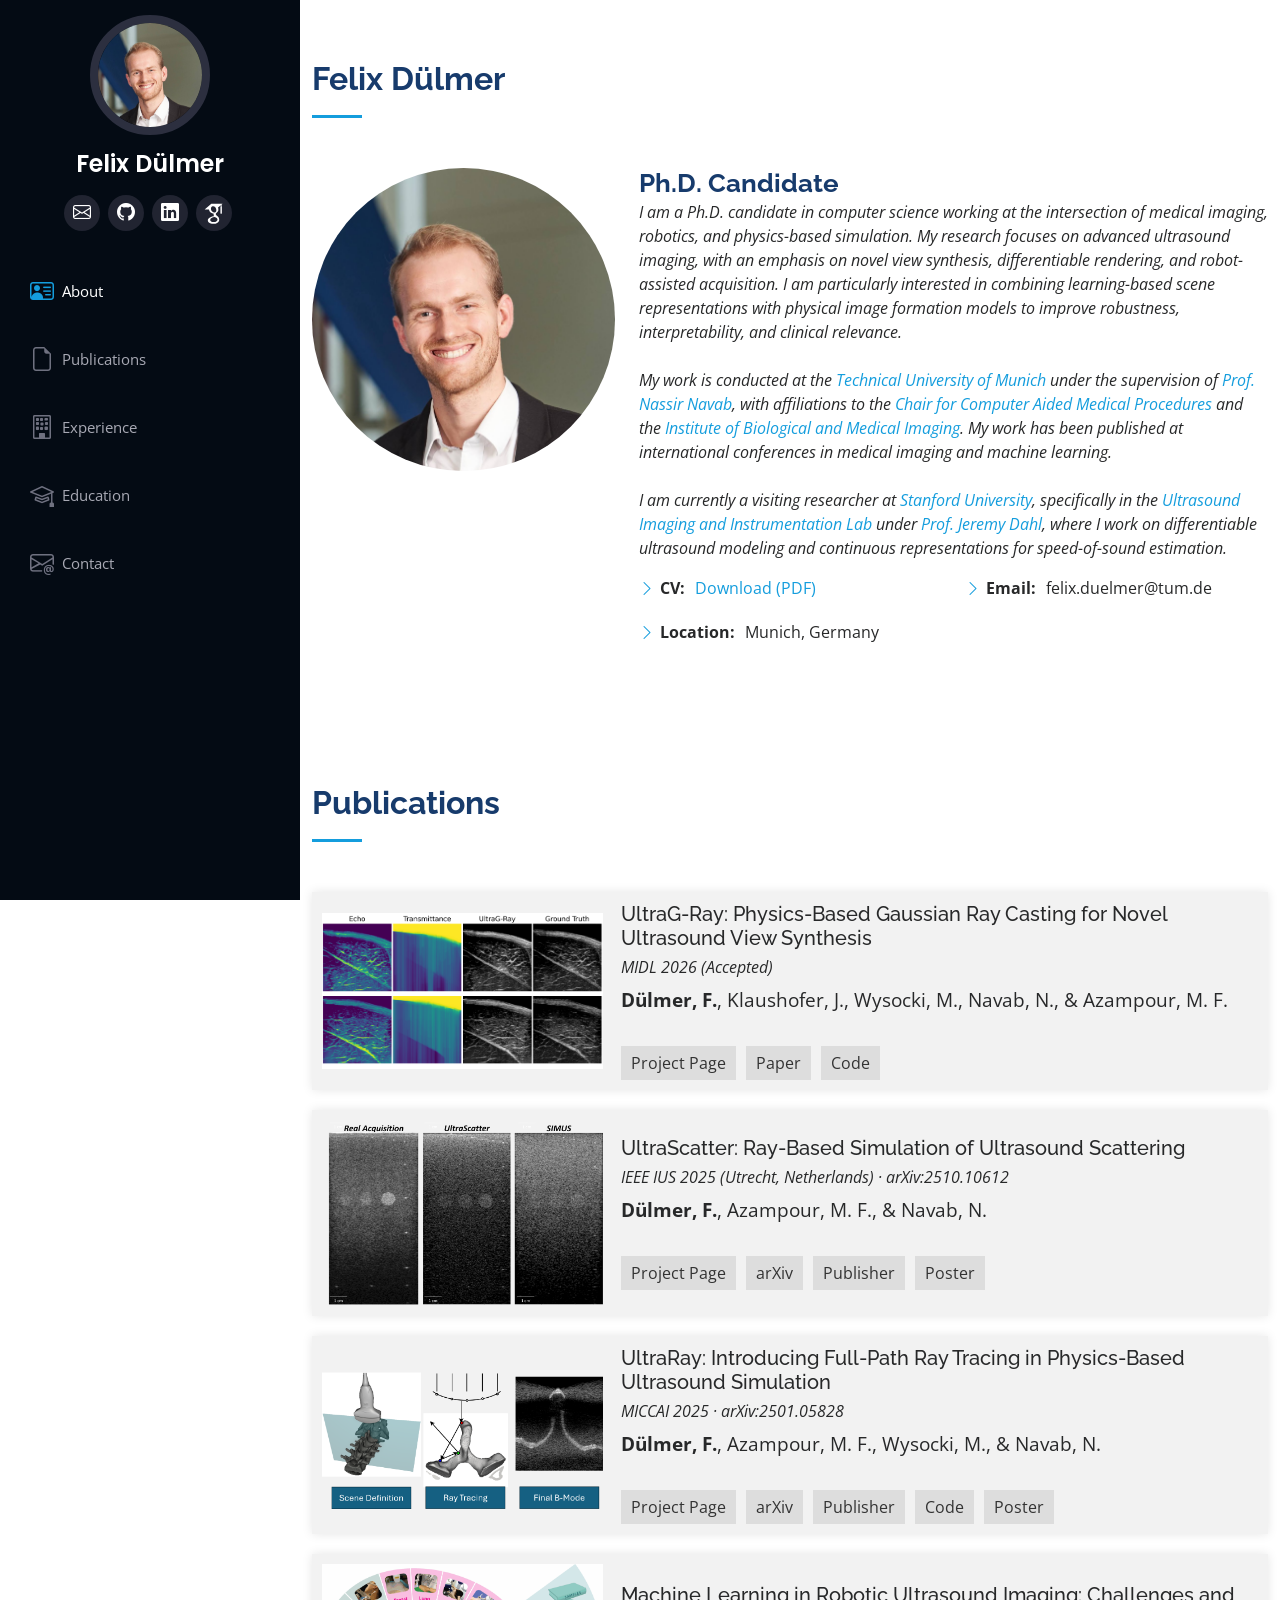
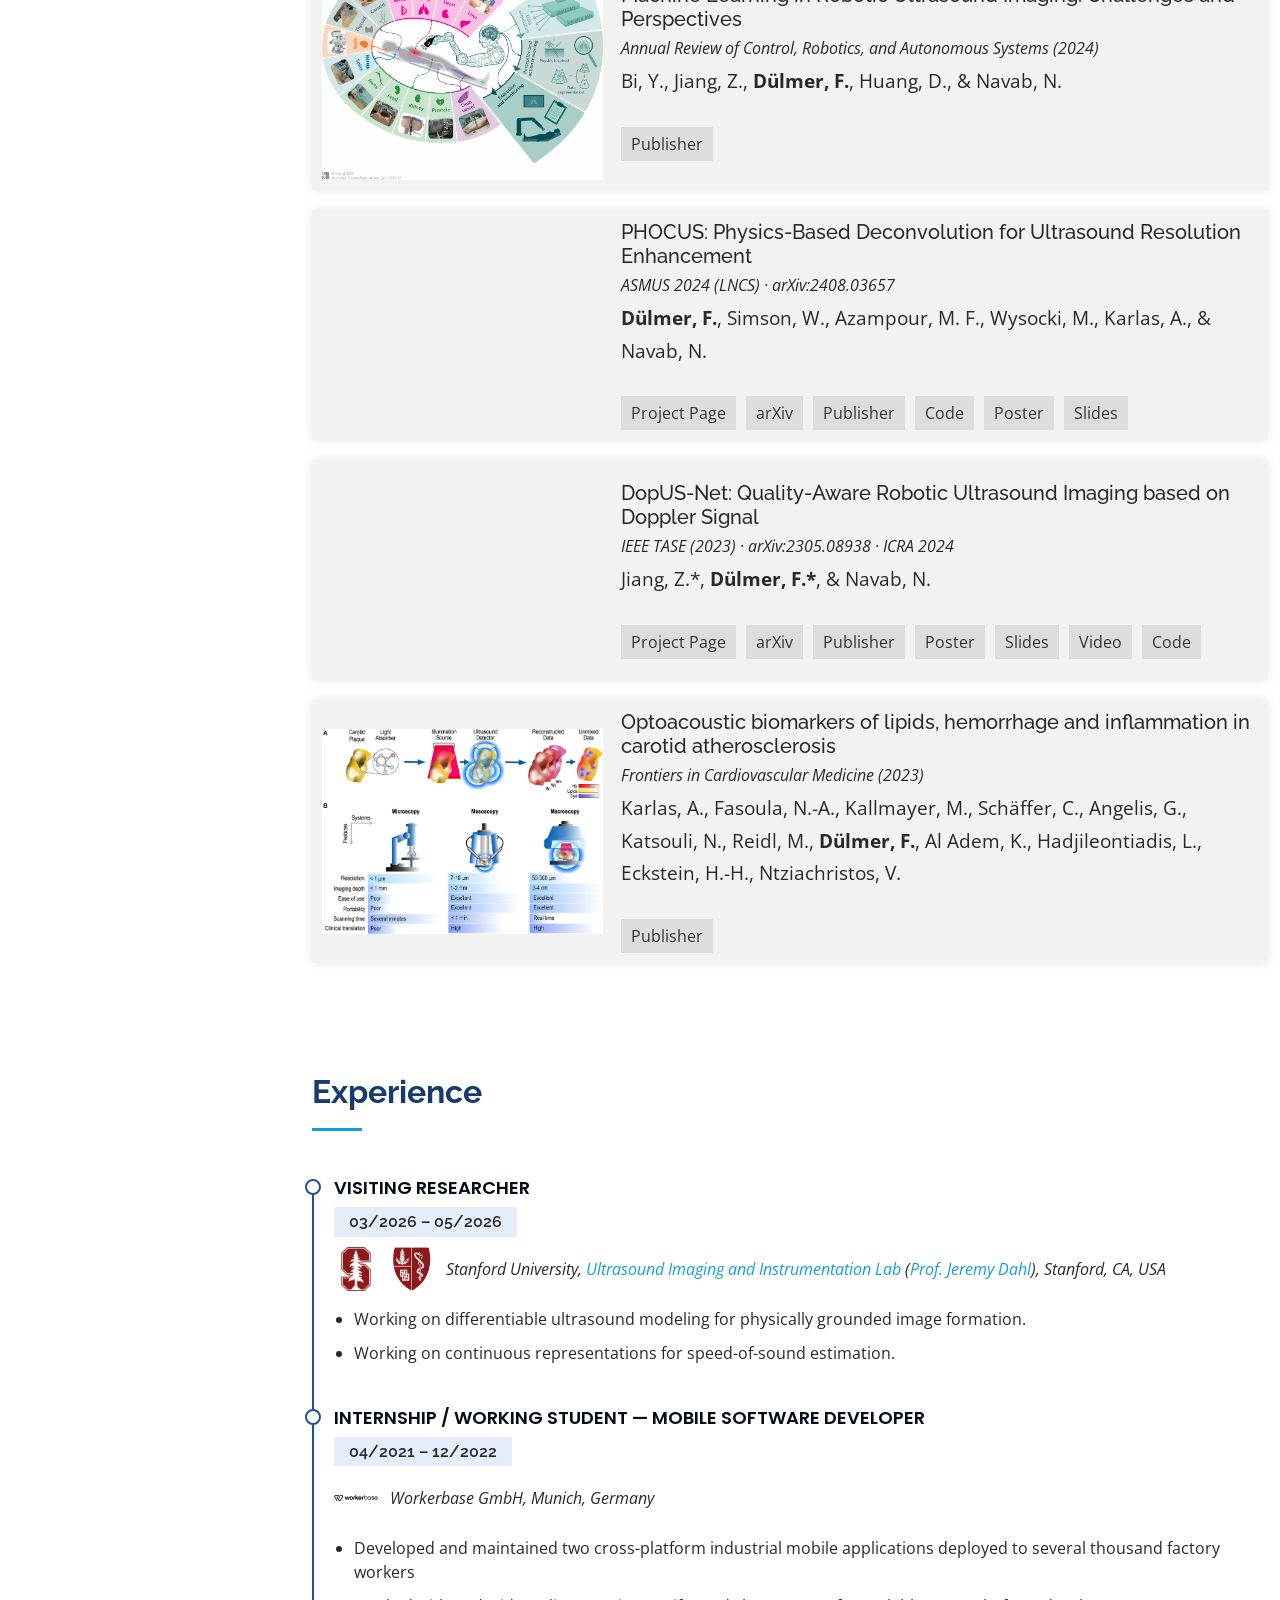
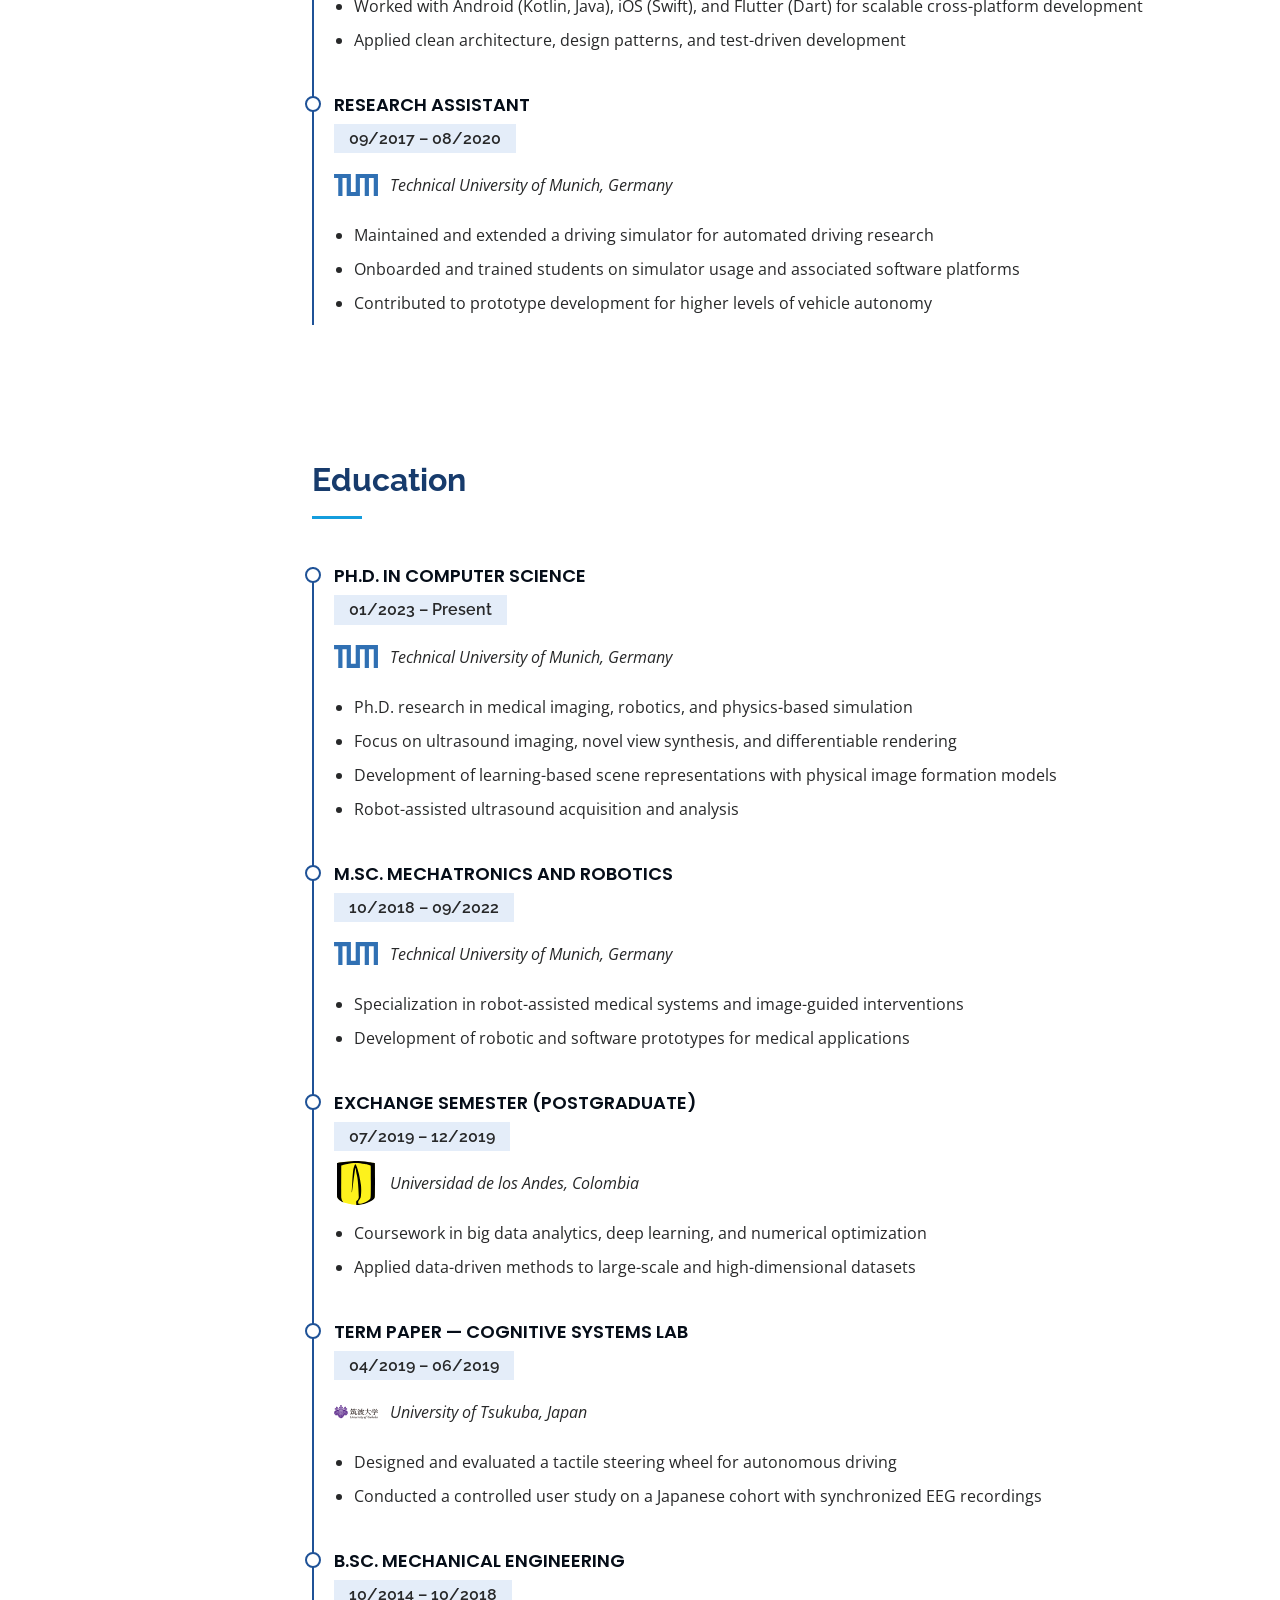
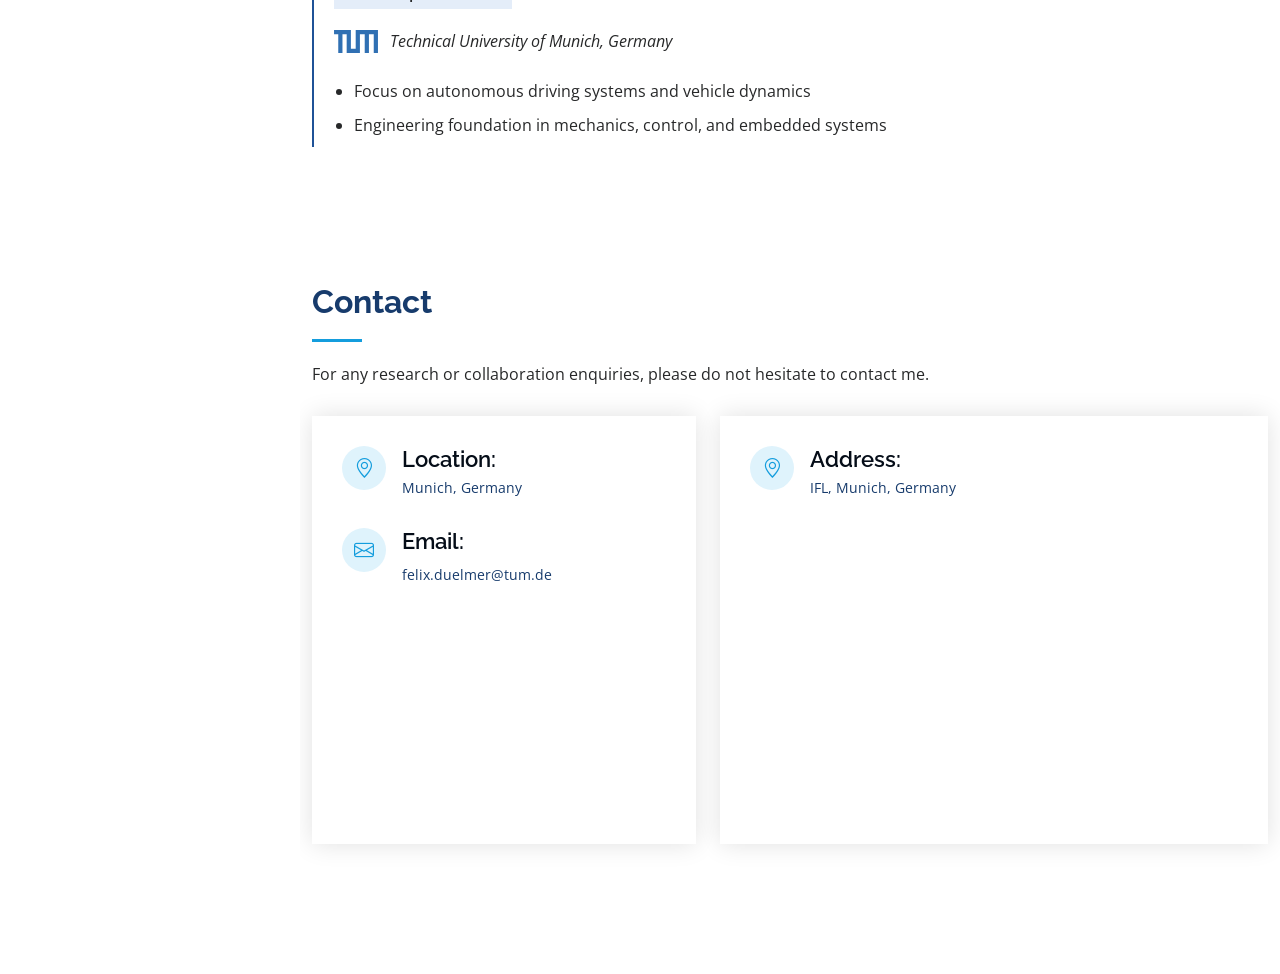
==== commit 63130bfc: "Update index.html" ====
--- a/index.html
+++ b/index.html
@@ -145,7 +145,8 @@
             <p class="authors"><strong>Dülmer, F.</strong>, Klaushofer, J., Wysocki, M., Navab, N., &amp; Azampour, M. F.</p>
             <div class="links">
               <a href="publications/ultragray.html" class="project-button">Project Page</a>
-              <a href="https://openreview.net/pdf?id=QIUjZpcGYz" class="pdf-button">Paper (OpenReview)</a>
+              <a href="https://openreview.net/pdf?id=QIUjZpcGYz" class="pdf-button">Paper</a>
+              <a href="https://github.com/jakobkla/UltraG-Ray" class="pdf-button">Code</a>
             </div>
           </div>
         </div>
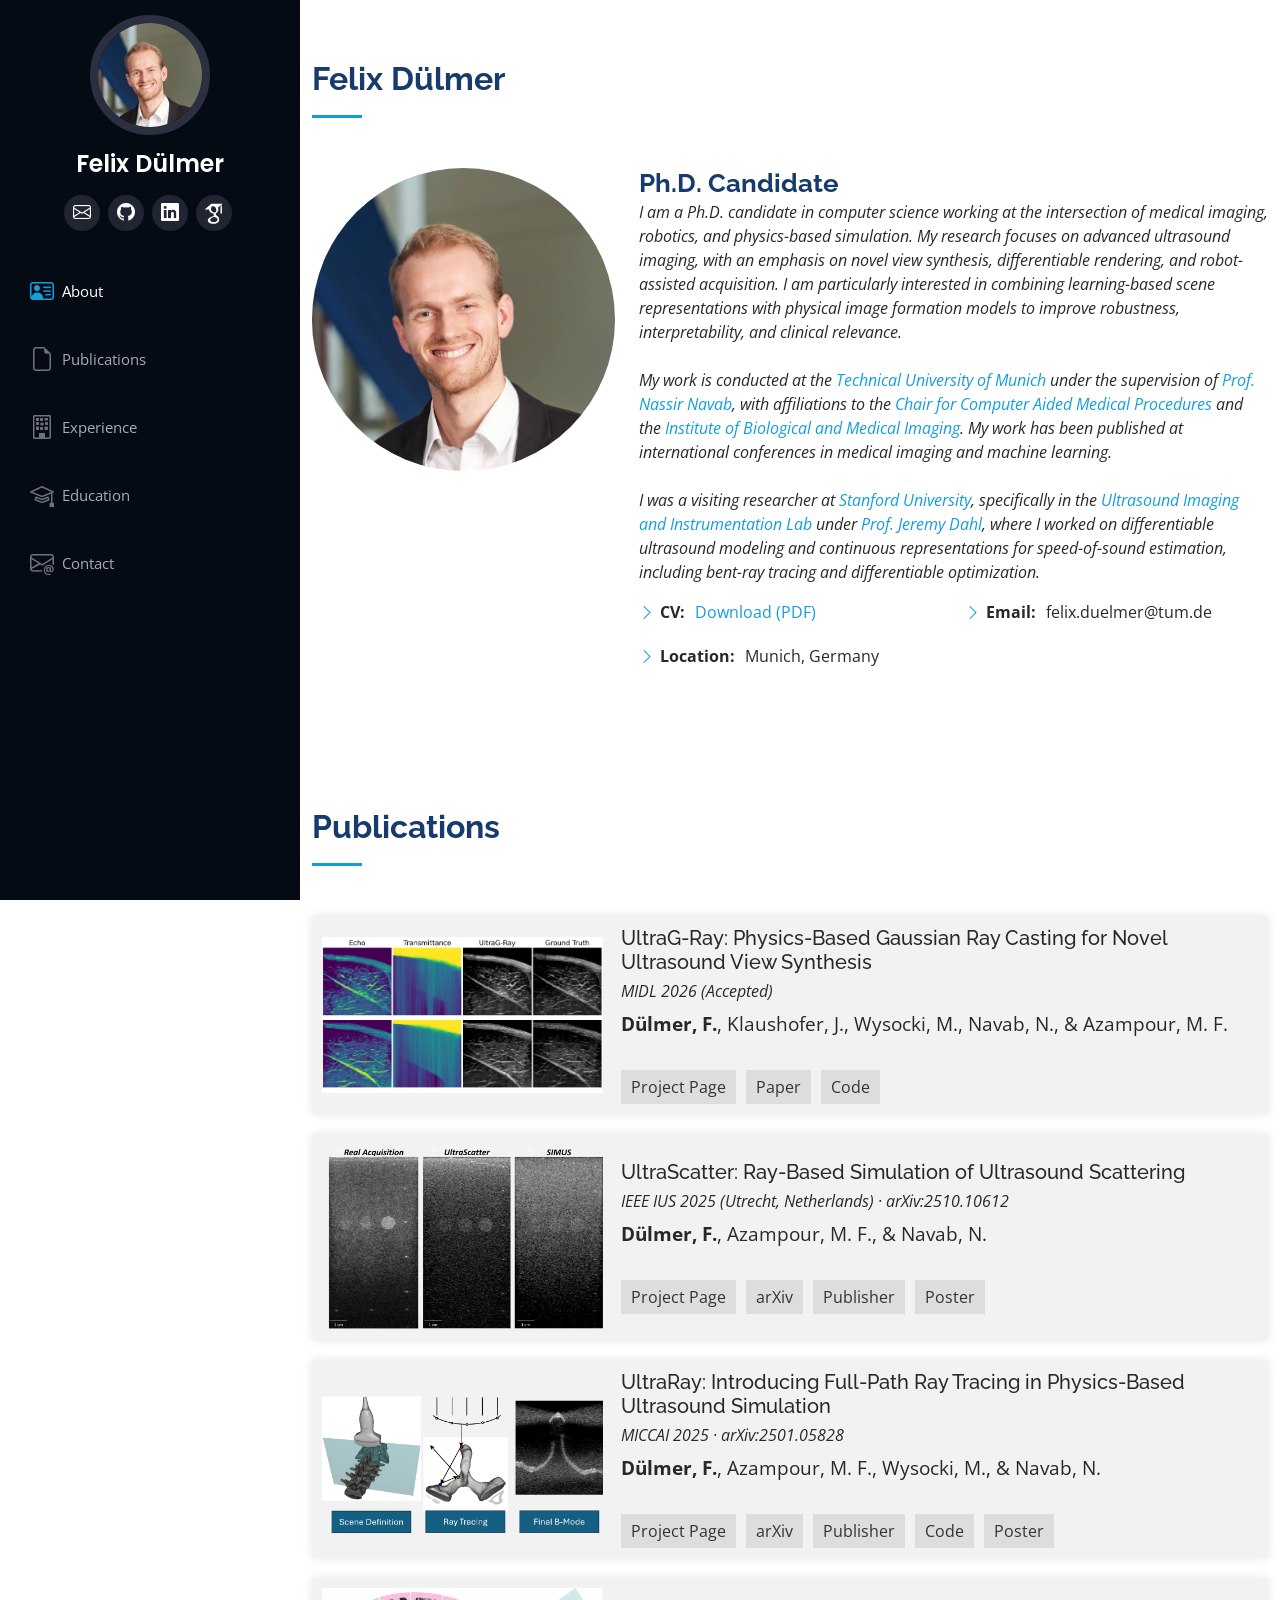
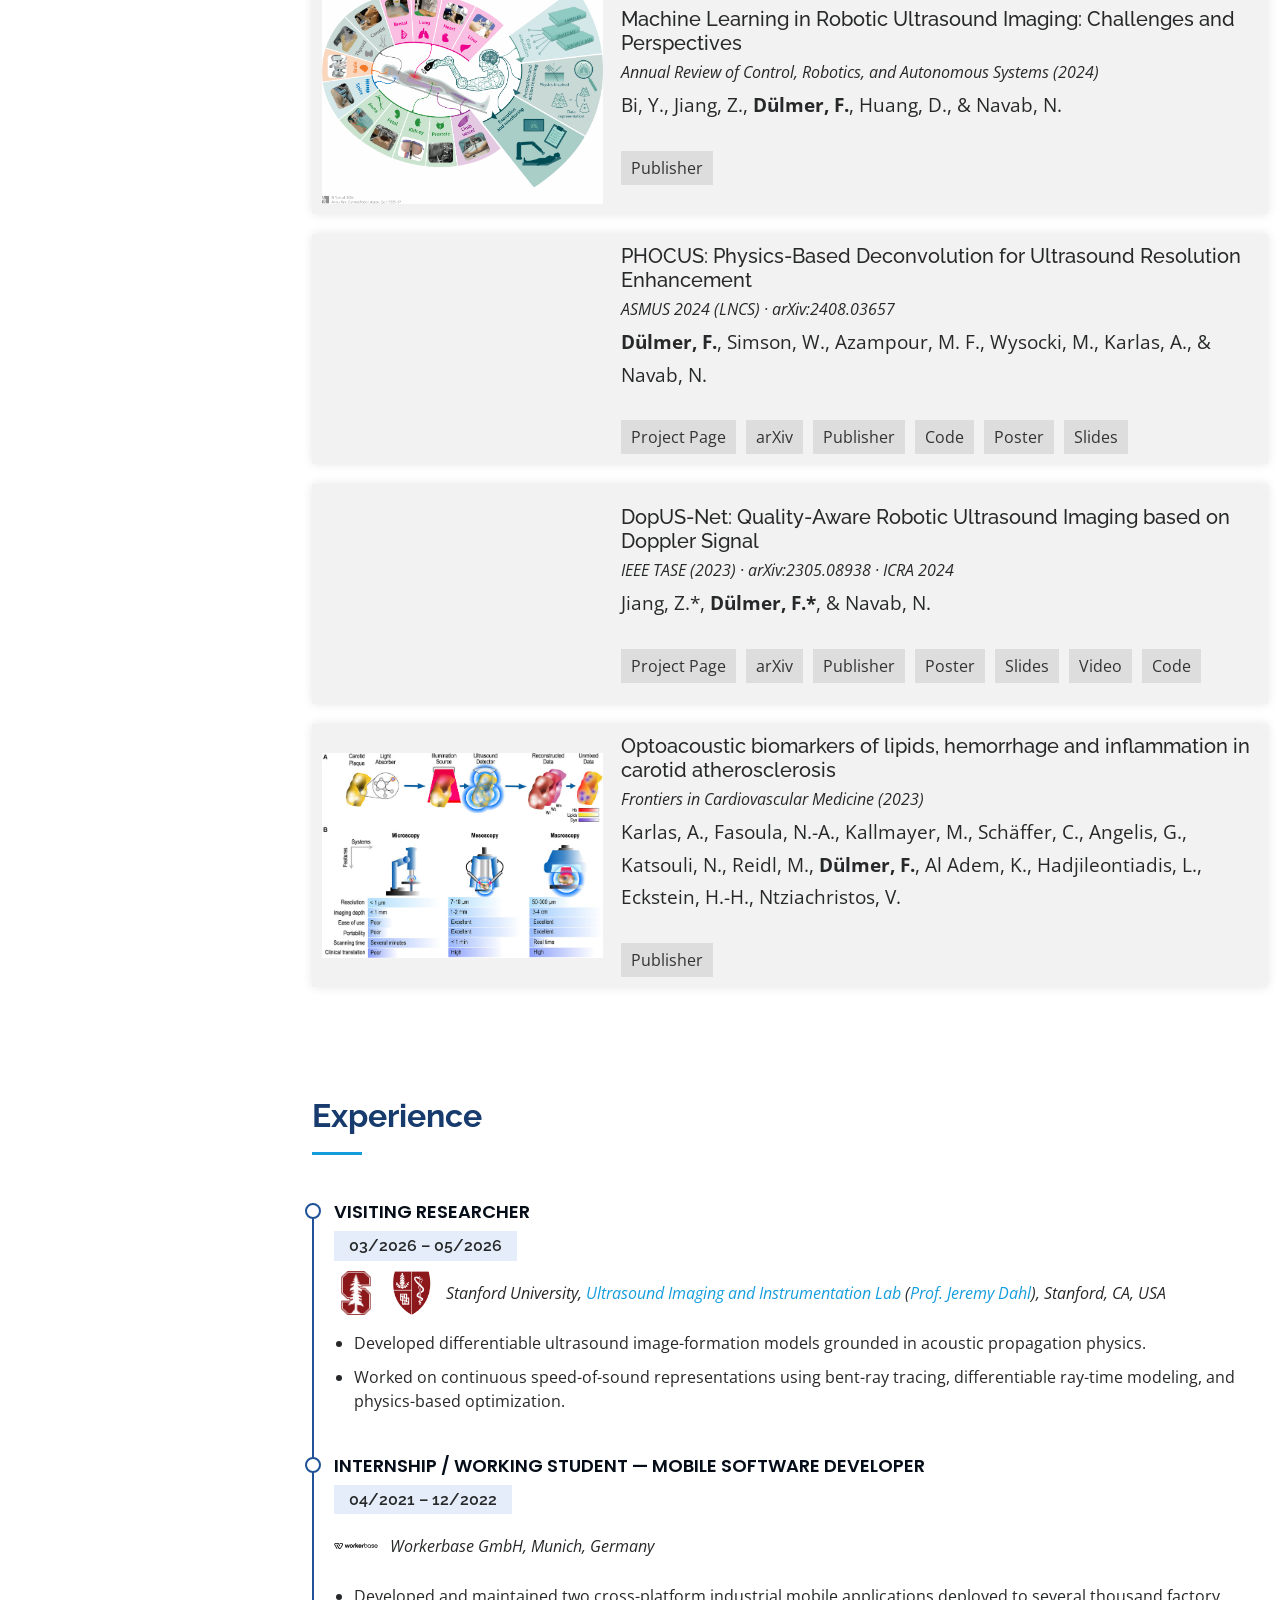
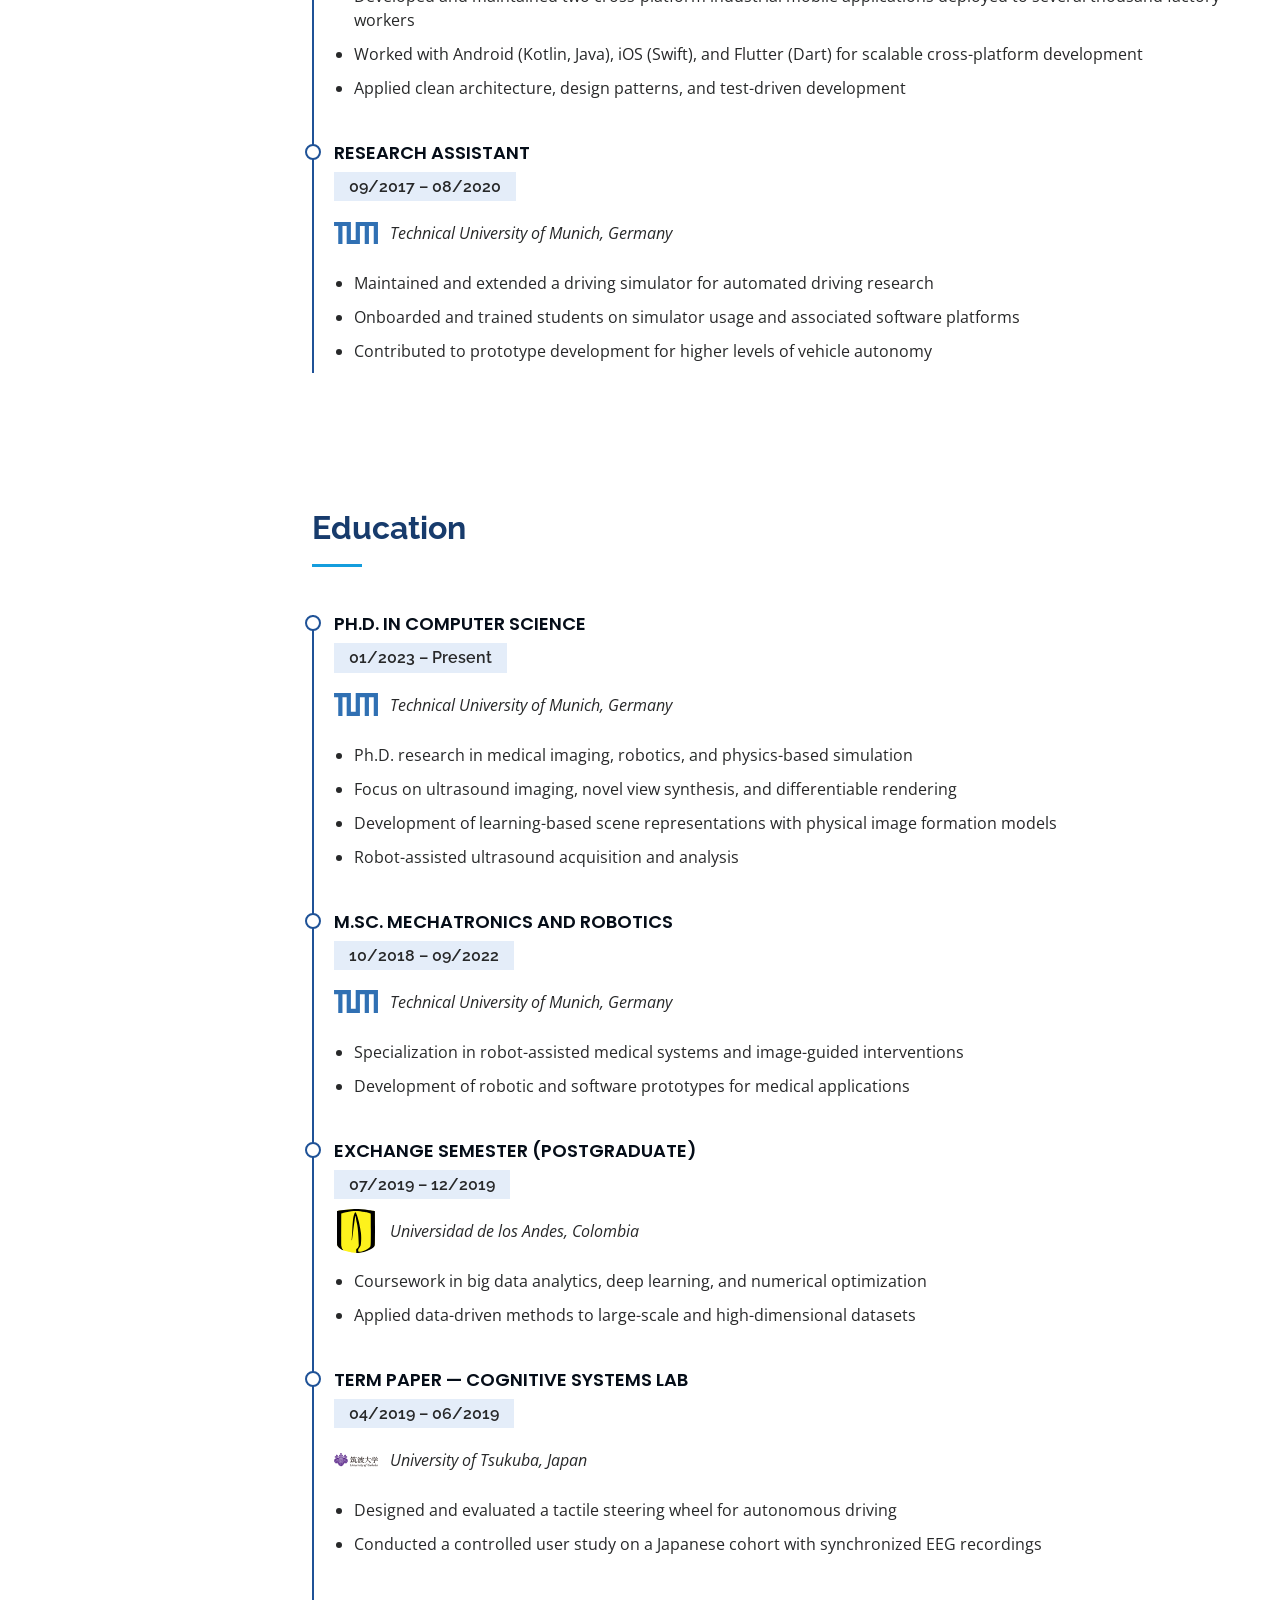
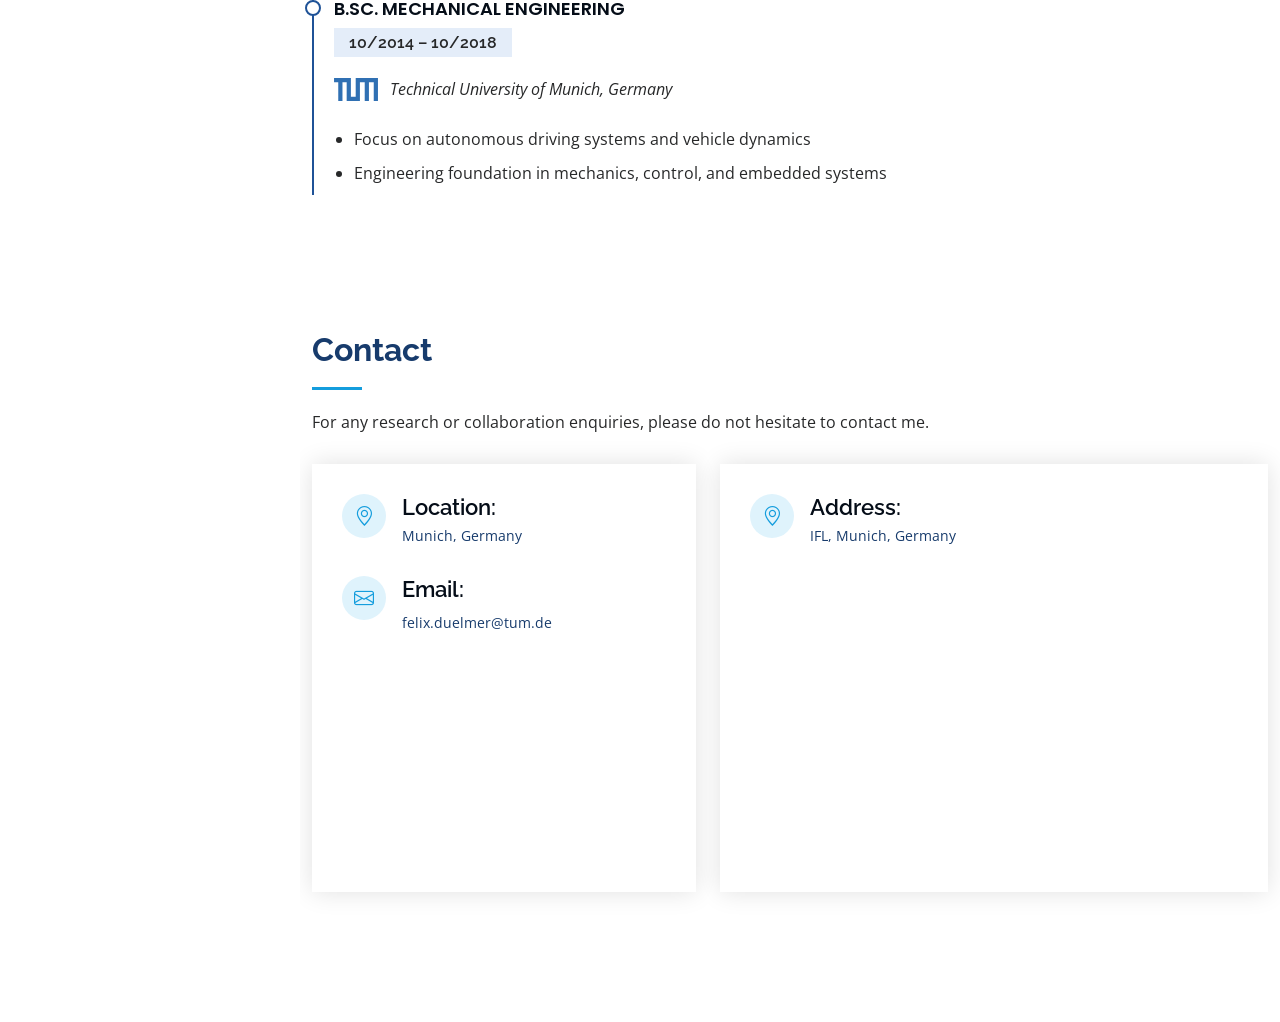
==== commit 487a1b52: "update page" ====
--- a/index.html
+++ b/index.html
@@ -102,7 +102,7 @@
               My work is conducted at the <a href="https://www.tum.de/en/" target="_blank" rel="noopener noreferrer">Technical University of Munich</a> under the supervision of <a href="https://scholar.google.de/citations?user=kzoVUPYAAAAJ&hl=de" target="_blank" rel="noopener noreferrer">Prof. Nassir Navab</a>, with affiliations to the <a href="https://www.cs.cit.tum.de/camp/start/" target="_blank" rel="noopener noreferrer">Chair for Computer Aided Medical Procedures</a> and the <a href="https://www.helmholtz-munich.de/en/ibmi" target="_blank" rel="noopener noreferrer">Institute of Biological and Medical Imaging</a>. My work has been published at international conferences in medical imaging and machine learning.
               <br>
               <br>
-              I am currently a visiting researcher at <a href="https://www.stanford.edu/" target="_blank" rel="noopener noreferrer">Stanford University</a>, specifically in the <a href="https://med.stanford.edu/ultrasound.html" target="_blank" rel="noopener noreferrer">Ultrasound Imaging and Instrumentation Lab</a> under <a href="https://profiles.stanford.edu/jeremy-dahl" target="_blank" rel="noopener noreferrer">Prof. Jeremy Dahl</a>, where I work on differentiable ultrasound modeling and continuous representations for speed-of-sound estimation.
+              I was a visiting researcher at <a href="https://www.stanford.edu/" target="_blank" rel="noopener noreferrer">Stanford University</a>, specifically in the <a href="https://med.stanford.edu/ultrasound.html" target="_blank" rel="noopener noreferrer">Ultrasound Imaging and Instrumentation Lab</a> under <a href="https://profiles.stanford.edu/jeremy-dahl" target="_blank" rel="noopener noreferrer">Prof. Jeremy Dahl</a>, where I worked on differentiable ultrasound modeling and continuous representations for speed-of-sound estimation, including bent-ray tracing and differentiable optimization.
             <div class="row">
               <div class="col-lg-6">
                 <ul>
@@ -344,8 +344,8 @@
             <em>Stanford University</a>, <a href="https://med.stanford.edu/ultrasound.html" target="_blank" rel="noopener noreferrer">Ultrasound Imaging and Instrumentation Lab</a> (<a href="https://profiles.stanford.edu/jeremy-dahl" target="_blank" rel="noopener noreferrer">Prof. Jeremy Dahl</a>), Stanford, CA, USA</em>
           </p>
           <ul>
-            <li>Working on differentiable ultrasound modeling for physically grounded image formation.</li>
-            <li>Working on continuous representations for speed-of-sound estimation.</li>
+              <li>Developed differentiable ultrasound image-formation models grounded in acoustic propagation physics.</li> 
+              <li>Worked on continuous speed-of-sound representations using bent-ray tracing, differentiable ray-time modeling, and physics-based optimization.</li>
           </ul>
         </div>
         <div class="resume-item">
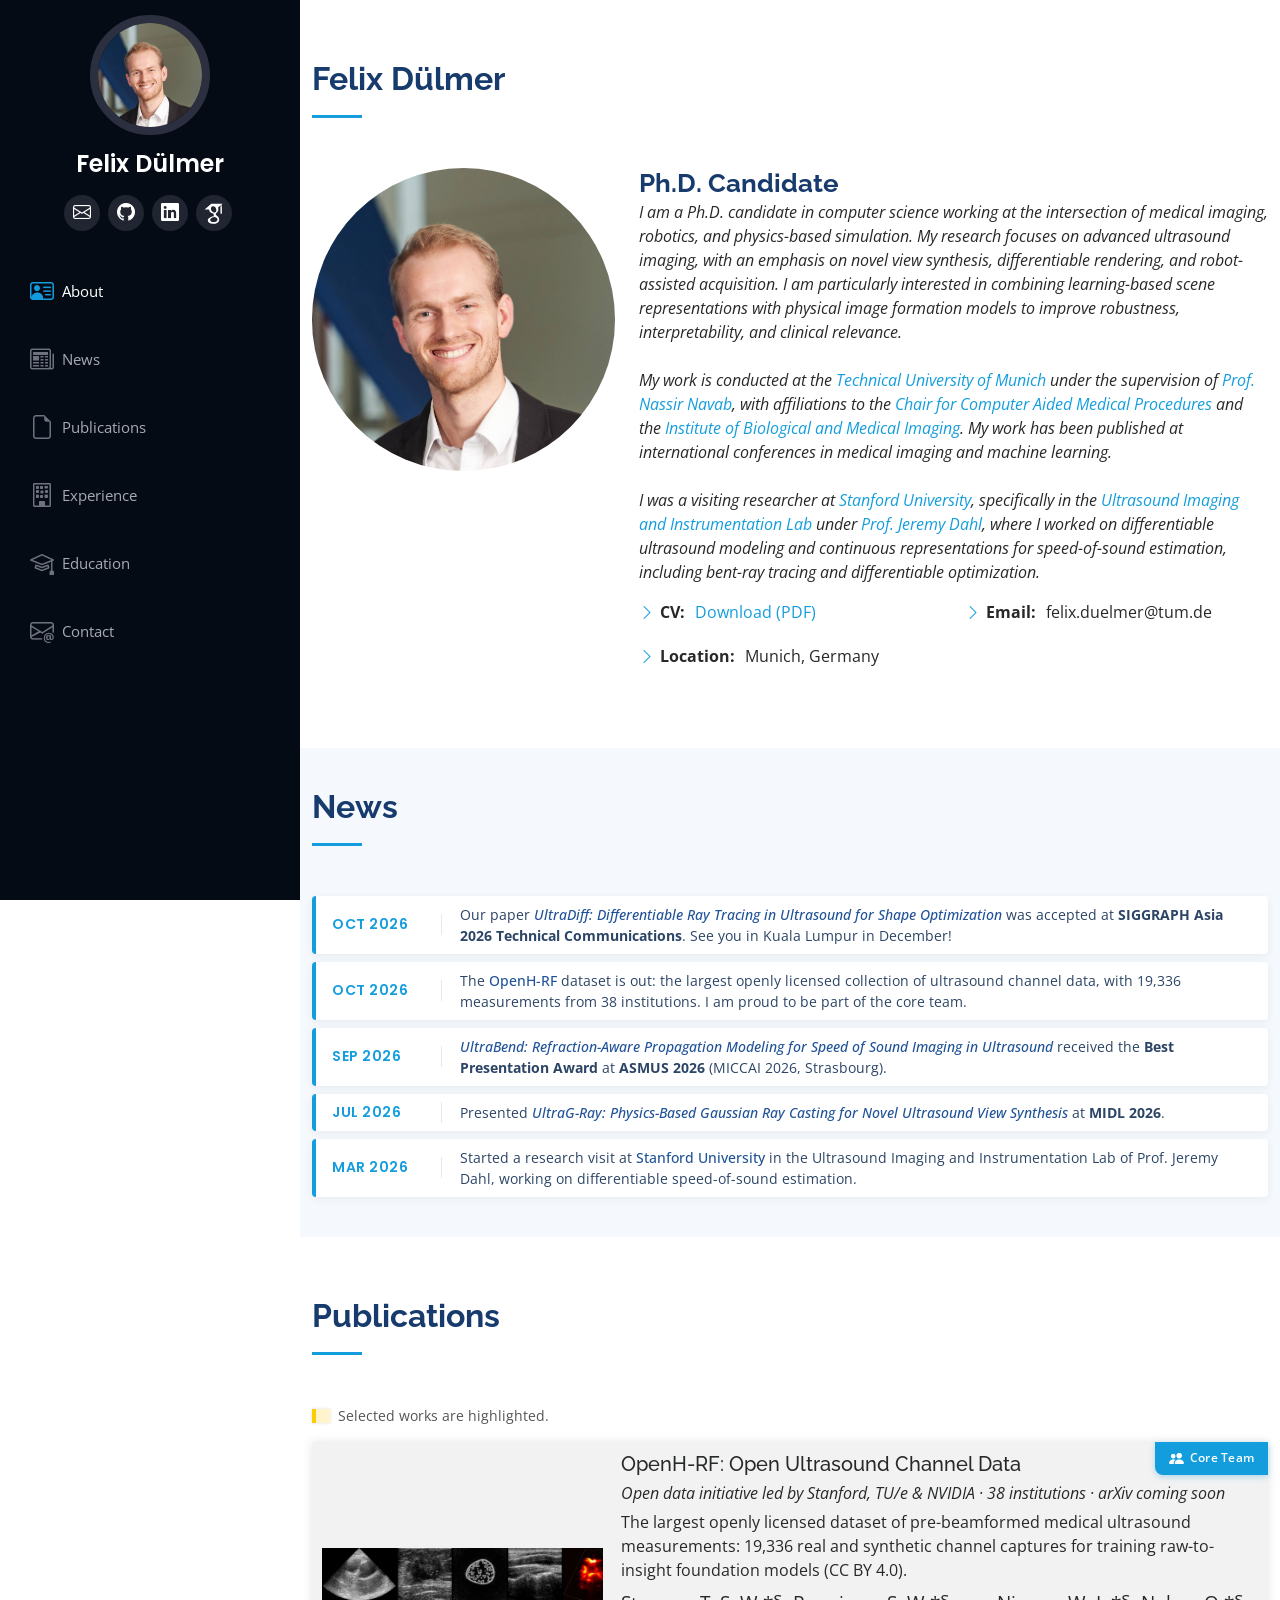
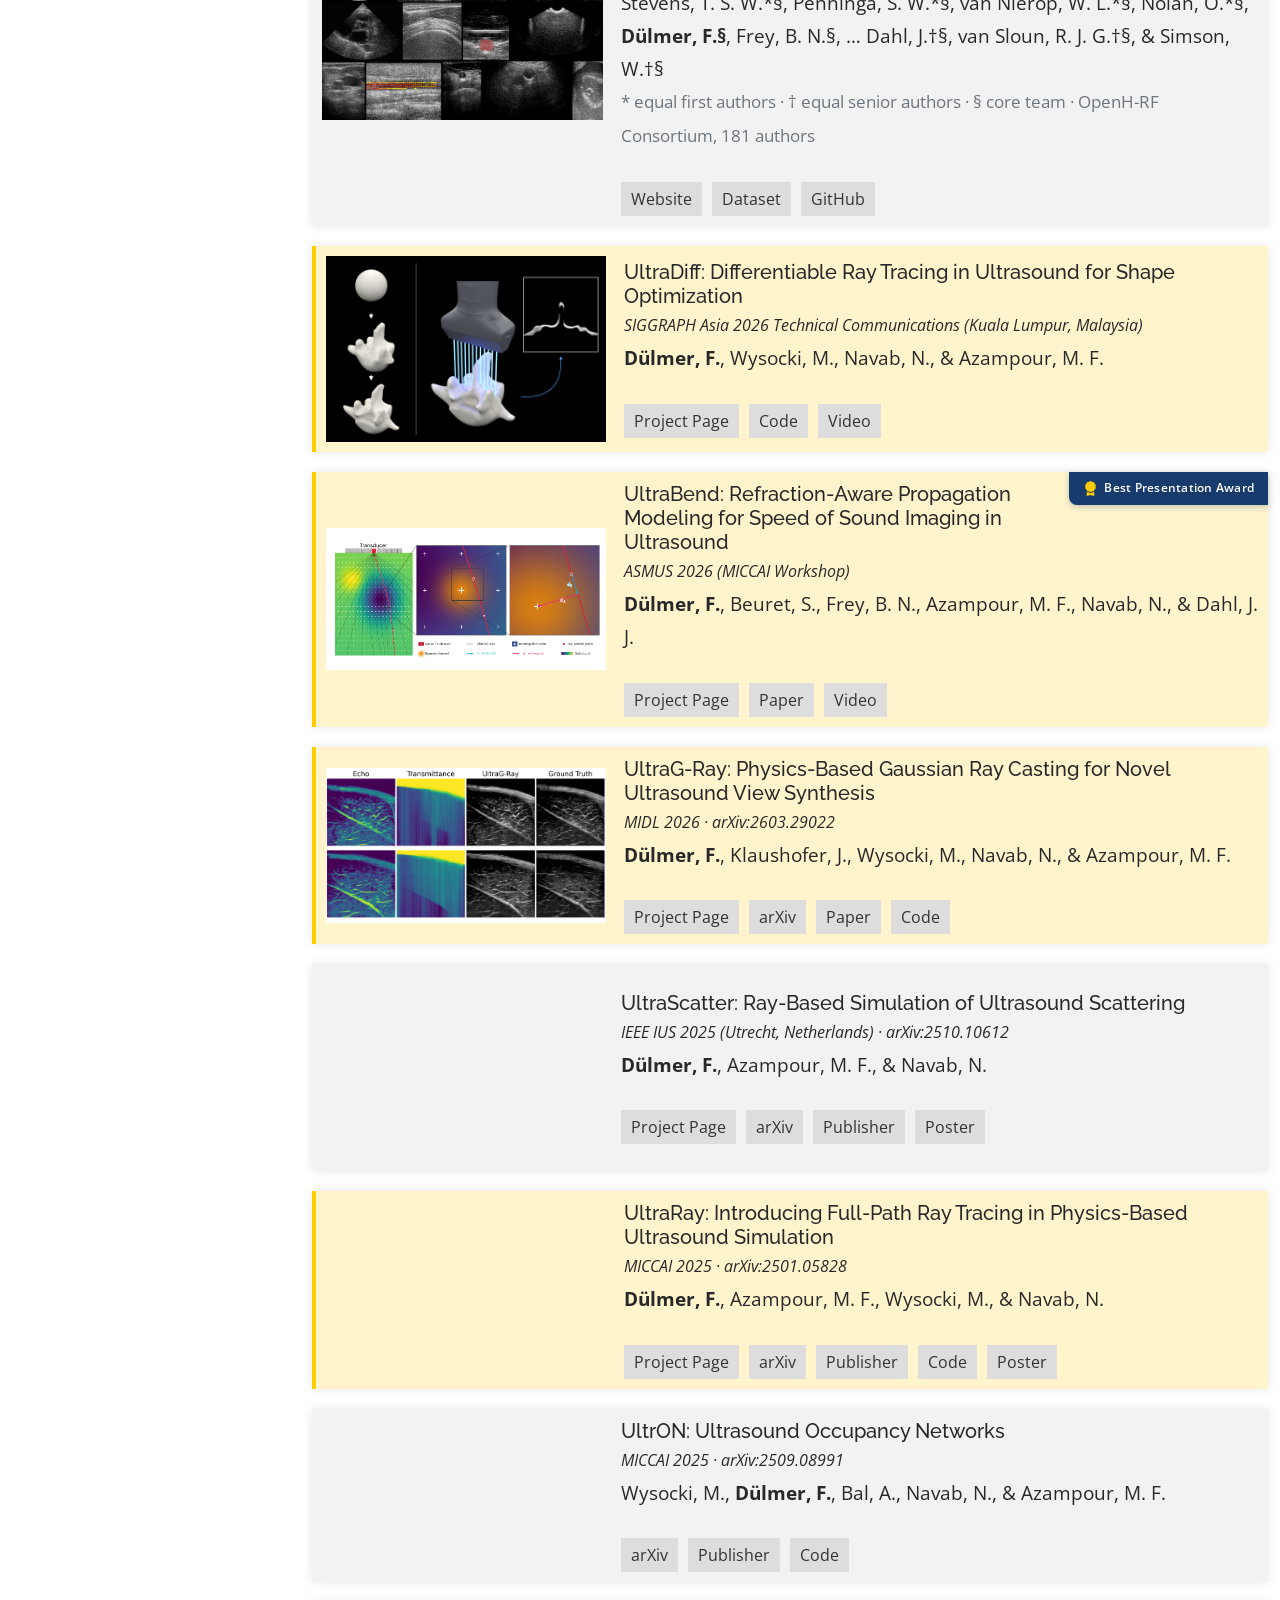
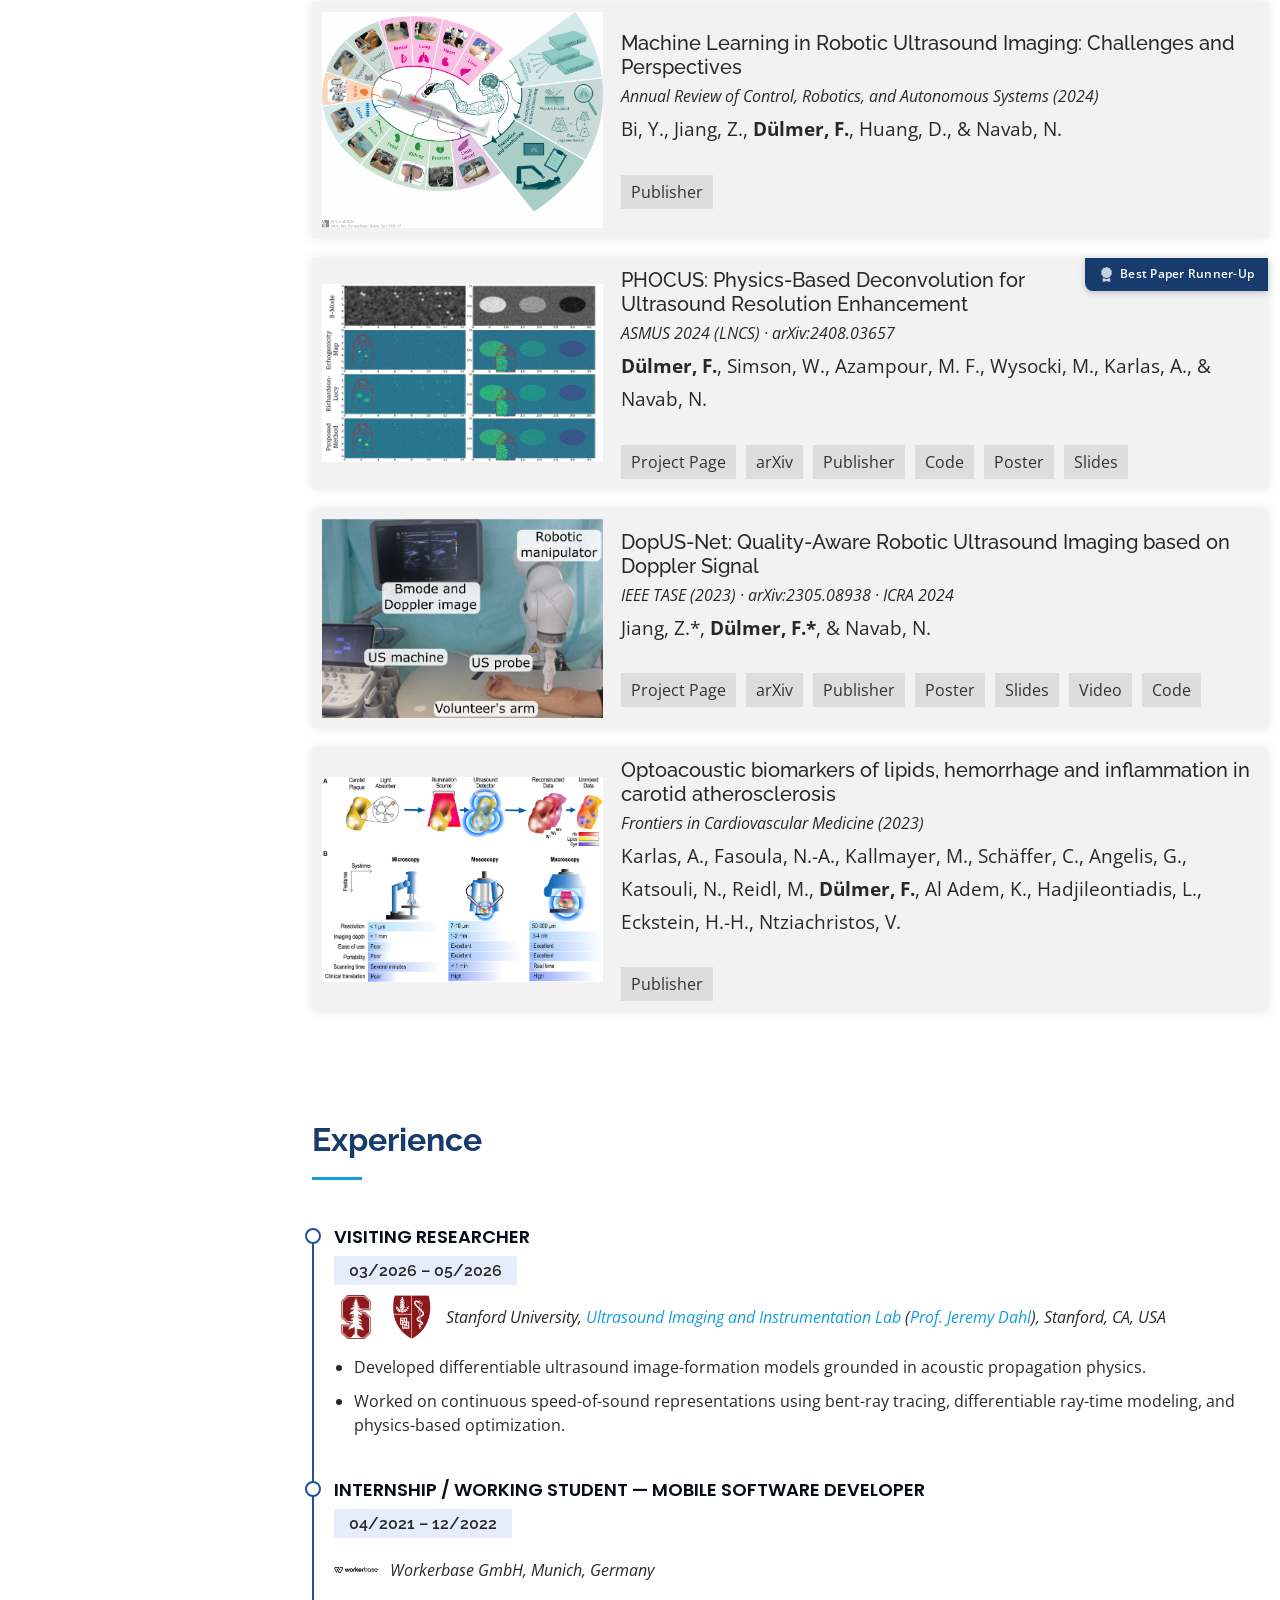
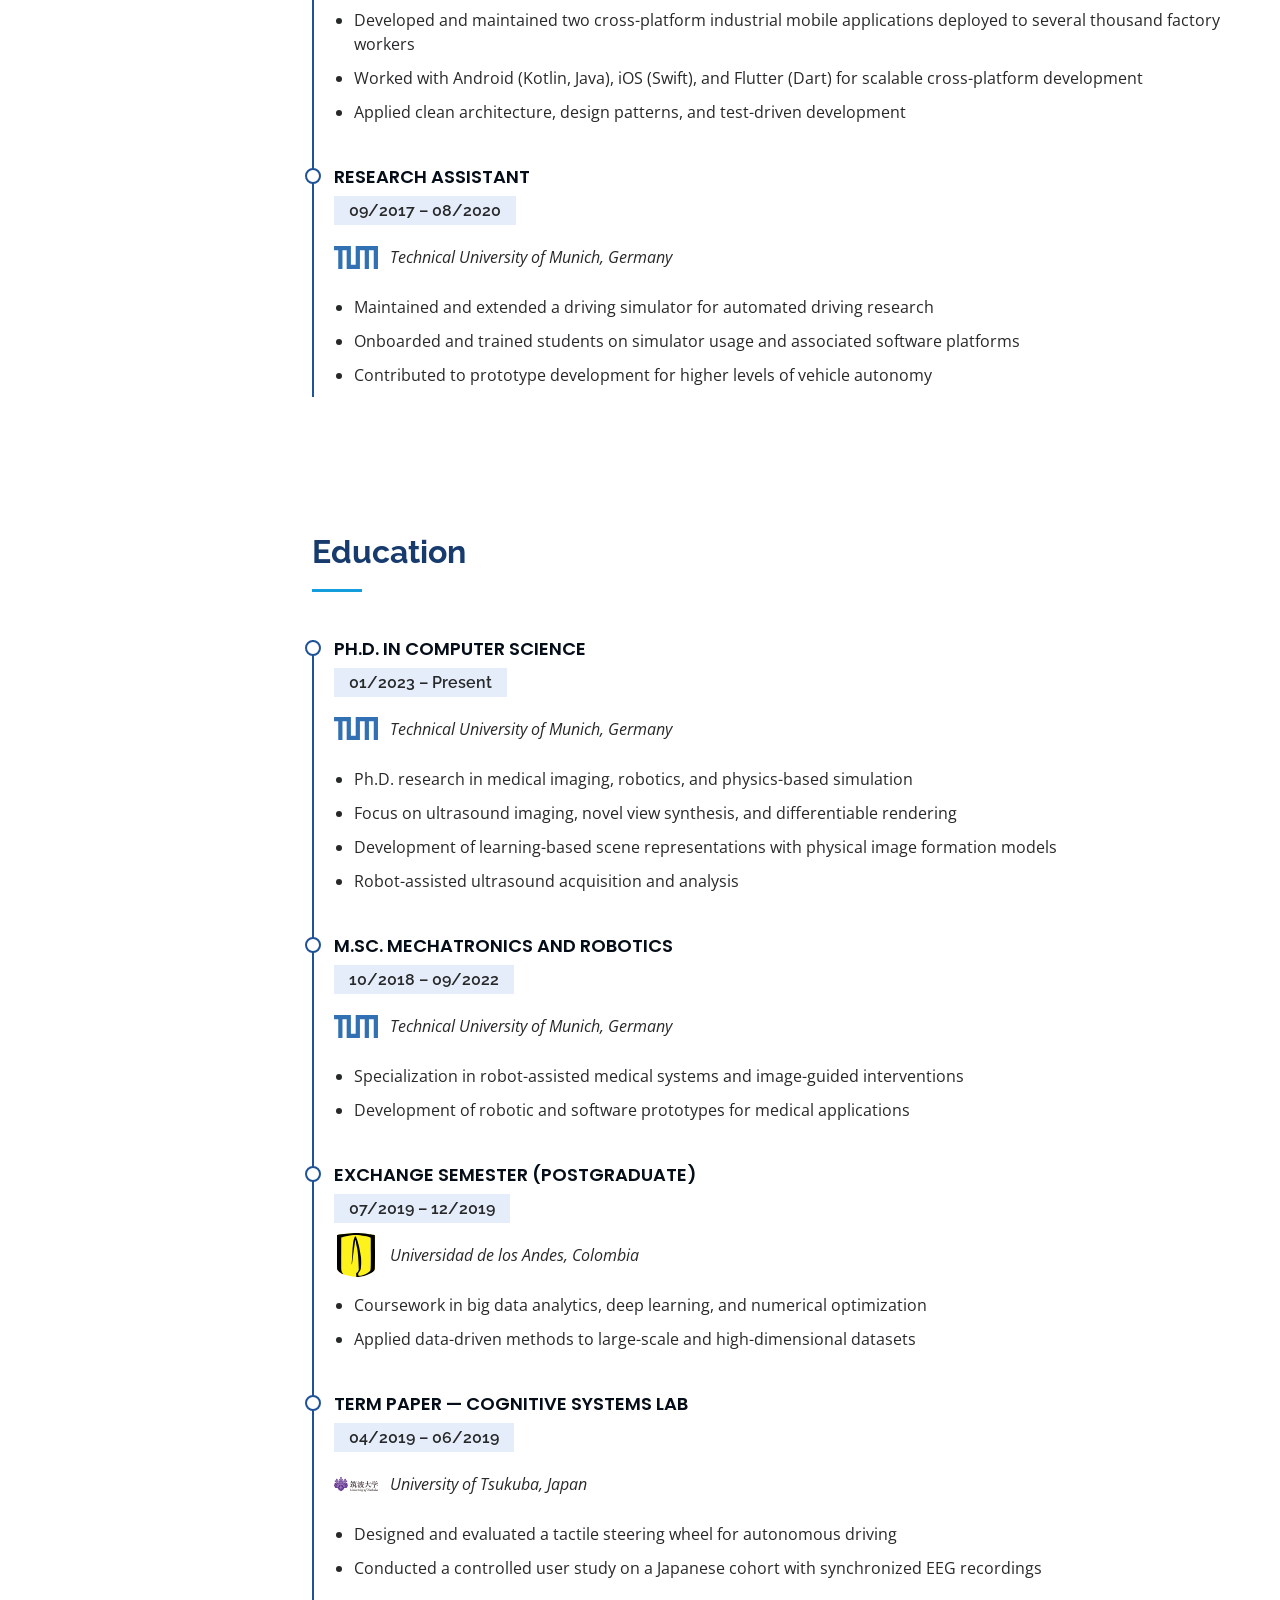
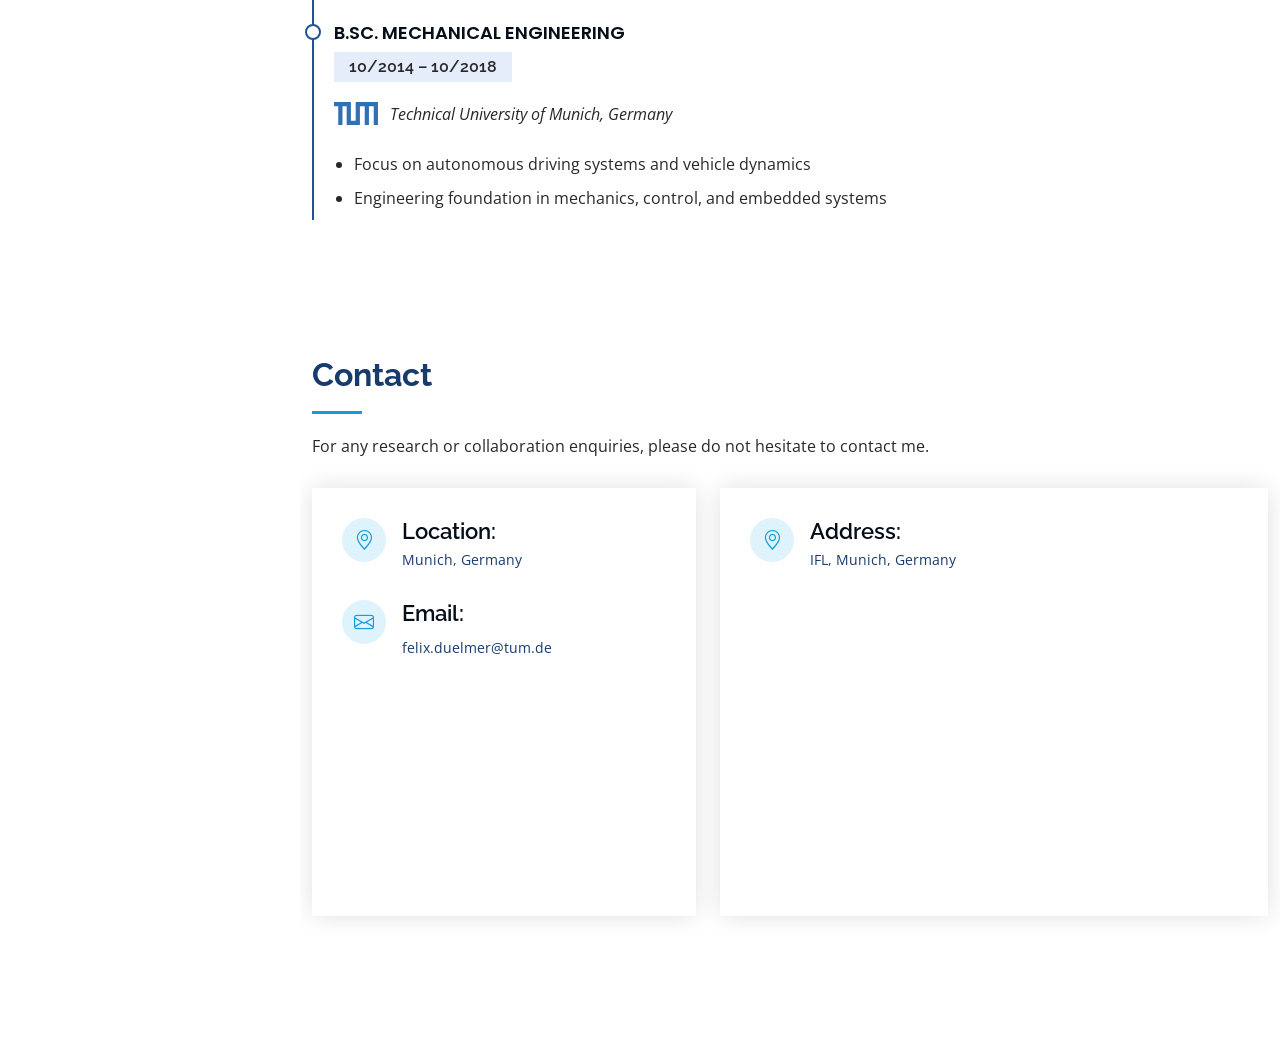
==== commit 104af20d: "Add UltraDiff, UltraBend, UltrON, OpenH-RF and a News section - Add UltraDiff (SIGGRAPH Asia 2026 TC" ====
--- a/index.html
+++ b/index.html
@@ -24,7 +24,7 @@
   <link href="assets/vendor/swiper/swiper-bundle.min.css" rel="stylesheet">
 
   <!-- Template Main CSS File -->
-  <link href="assets/css/style.css" rel="stylesheet">
+  <link href="assets/css/style.css?v=20261006e" rel="stylesheet">
   
 
   <!-- =======================================================
@@ -61,6 +61,7 @@
         <ul>
           <!-- <li><a href="#hero" class="nav-link scrollto active"><i class="bx bx-home"></i> <span>Home</span></a></li> -->
           <li><a href="#about" class="nav-link scrollto"><i class="bi bi-person-vcard"></i> <span>About</span></a></li>
+          <li><a href="#news" class="nav-link scrollto"><i class="bi bi-newspaper"></i> <span>News</span></a></li>
           <li><a href="#publications" class="nav-link scrollto"><i class="bi bi-file-earmark"></i> <span>Publications</span></a></li>
           <li><a href="#workexperience" class="nav-link scrollto"><i class="bi bi-building"></i> <span>Experience</span></a></li>
           <li><a href="#education" class="nav-link scrollto"><i class="bi bi-mortarboard"></i> <span>Education</span></a></li>
@@ -127,6 +128,47 @@
       </div>
     </section><!-- End About Section -->
 
+    <!-- ======= News Section ======= -->
+    <section id="news" class="news section-bg">
+      <div class="container">
+        <div class="section-title">
+          <h2>News</h2>
+        </div>
+        <div class="news-list">
+          <div class="news-item">
+            <div class="news-date">Oct 2026</div>
+            <div class="news-content">
+              Our paper <a href="publications/ultradiff.html"><em>UltraDiff: Differentiable Ray Tracing in Ultrasound for Shape Optimization</em></a> was accepted at <strong>SIGGRAPH Asia 2026 Technical Communications</strong>. See you in Kuala Lumpur in December!
+            </div>
+          </div>
+          <div class="news-item">
+            <div class="news-date">Oct 2026</div>
+            <div class="news-content">
+              The <a href="https://open-h.github.io/OpenH-RF/">OpenH-RF</a> dataset is out: the largest openly licensed collection of ultrasound channel data, with 19,336 measurements from 38 institutions. I am proud to be part of the core team.
+            </div>
+          </div>
+          <div class="news-item">
+            <div class="news-date">Sep 2026</div>
+            <div class="news-content">
+              <a href="publications/ultrabend.html"><em>UltraBend: Refraction-Aware Propagation Modeling for Speed of Sound Imaging in Ultrasound</em></a> received the <strong>Best Presentation Award</strong> at <strong>ASMUS 2026</strong> (MICCAI 2026, Strasbourg).
+            </div>
+          </div>
+          <div class="news-item">
+            <div class="news-date">Jul 2026</div>
+            <div class="news-content">
+              Presented <a href="publications/ultragray.html"><em>UltraG-Ray: Physics-Based Gaussian Ray Casting for Novel Ultrasound View Synthesis</em></a> at <strong>MIDL 2026</strong>.
+            </div>
+          </div>
+          <div class="news-item">
+            <div class="news-date">Mar 2026</div>
+            <div class="news-content">
+              Started a research visit at <a href="https://med.stanford.edu/ultrasound.html">Stanford University</a> in the Ultrasound Imaging and Instrumentation Lab of Prof. Jeremy Dahl, working on differentiable speed-of-sound estimation.
+            </div>
+          </div>
+        </div>
+      </div>
+    </section><!-- End News Section -->
+
     <!-- ======= Facts Section ======= -->
 
     <section id="publications" class="facts">
@@ -135,16 +177,70 @@
           <h2>Publications</h2>
         </div>
 
-        <div class="publication-box">
+        <p class="pub-legend"><span class="pub-legend-swatch" aria-hidden="true"></span>Selected works are highlighted.</p>
+
+        <div class="publication-box has-award">
+          <div class="image">
+            <img src="assets/data/openh_rf/OpenH-RF_examples.jpg" alt="Mosaic of ultrasound images from the OpenH-RF dataset" loading="lazy" decoding="async">
+          </div>
+          <div class="details">
+            <span class="award-badge badge-role" title="Core team member of the OpenH-RF initiative"><i class="bi bi-people-fill" aria-hidden="true"></i>Core Team</span>
+            <h2 class="title">OpenH-RF: Open Ultrasound Channel Data</h2>
+            <p class="conference">Open data initiative led by Stanford, TU/e &amp; NVIDIA · 38 institutions · arXiv coming soon</p>
+            <p class="abstract">The largest openly licensed dataset of pre-beamformed medical ultrasound measurements: 19,336 real and synthetic channel captures for training raw-to-insight foundation models (CC BY 4.0).</p>
+            <p class="authors">Stevens, T. S. W.*§, Penninga, S. W.*§, van Nierop, W. L.*§, Nolan, O.*§, <strong>Dülmer, F.§</strong>, Frey, B. N.§, … Dahl, J.†§, van Sloun, R. J. G.†§, &amp; Simson, W.†§<br><small class="text-muted">* equal first authors · † equal senior authors · § core team · OpenH-RF Consortium, 181 authors</small></p>
+            <div class="links">
+              <a href="https://open-h.github.io/OpenH-RF/" class="project-button">Website</a>
+              <a href="https://huggingface.co/datasets/nvidia/OpenH-RF" class="pdf-button">Dataset</a>
+              <a href="https://github.com/open-h/OpenH-RF" class="pdf-button">GitHub</a>
+            </div>
+          </div>
+        </div>
+
+        <div class="publication-box pub-highlight">
+          <div class="image">
+            <img src="assets/data/ultra_diff/representative_figure_ultradiff.jpg" alt="UltraDiff teaser image" loading="lazy" decoding="async">
+          </div>
+          <div class="details">
+            <h2 class="title">UltraDiff: Differentiable Ray Tracing in Ultrasound for Shape Optimization</h2>
+            <p class="conference">SIGGRAPH Asia 2026 Technical Communications (Kuala Lumpur, Malaysia)</p>
+            <p class="authors"><strong>Dülmer, F.</strong>, Wysocki, M., Navab, N., &amp; Azampour, M. F.</p>
+            <div class="links">
+              <a href="publications/ultradiff.html" class="project-button">Project Page</a>
+              <a href="https://github.com/Felixduelmer/ultradiff" class="pdf-button">Code</a>
+              <a href="https://youtu.be/hkNkhbVH_PI" class="pdf-button">Video</a>
+            </div>
+          </div>
+        </div>
+
+        <div class="publication-box has-award pub-highlight">
+          <div class="image">
+            <img src="assets/data/ultra_bend/method_ultrabend.png" alt="UltraBend teaser image" loading="lazy" decoding="async">
+          </div>
+          <div class="details">
+            <span class="award-badge" title="Best Presentation Award, ASMUS 2026"><i class="bi bi-award-fill" aria-hidden="true"></i>Best Presentation Award</span>
+            <h2 class="title">UltraBend: Refraction-Aware Propagation Modeling for Speed of Sound Imaging in Ultrasound</h2>
+            <p class="conference">ASMUS 2026 (MICCAI Workshop)</p>
+            <p class="authors"><strong>Dülmer, F.</strong>, Beuret, S., Frey, B. N., Azampour, M. F., Navab, N., &amp; Dahl, J. J.</p>
+            <div class="links">
+              <a href="publications/ultrabend.html" class="project-button">Project Page</a>
+              <a href="https://openreview.net/forum?id=CIJzoHelIa" class="pdf-button">Paper</a>
+              <a href="https://youtu.be/kzE4NKUmzSc" class="pdf-button">Video</a>
+            </div>
+          </div>
+        </div>
+
+        <div class="publication-box pub-highlight">
           <div class="image">
             <img src="assets/data/ultra_gray/echo_trans_ultra_gray_teaser.png" alt="UltraG-Ray teaser image" loading="lazy" decoding="async">
           </div>
           <div class="details">
             <h2 class="title">UltraG-Ray: Physics-Based Gaussian Ray Casting for Novel Ultrasound View Synthesis</h2>
-            <p class="conference">MIDL 2026 (Accepted)</p>
+            <p class="conference">MIDL 2026 · arXiv:2603.29022</p>
             <p class="authors"><strong>Dülmer, F.</strong>, Klaushofer, J., Wysocki, M., Navab, N., &amp; Azampour, M. F.</p>
             <div class="links">
               <a href="publications/ultragray.html" class="project-button">Project Page</a>
+              <a href="https://arxiv.org/abs/2603.29022" class="pdf-button">arXiv</a>
               <a href="https://openreview.net/pdf?id=QIUjZpcGYz" class="pdf-button">Paper</a>
               <a href="https://github.com/jakobkla/UltraG-Ray" class="pdf-button">Code</a>
             </div>
@@ -168,7 +264,7 @@
           </div>
         </div>
 
-        <div class="publication-box">
+        <div class="publication-box pub-highlight">
           <div class="image">
             <img src="assets/data/ultra_ray/UltraRay_teaser.png" alt="UltraRay teaser image" loading="lazy" decoding="async">
           </div>
@@ -188,6 +284,22 @@
 
         <div class="publication-box">
           <div class="image">
+            <img src="assets/data/ultron/UltrON_teaser.png" alt="UltrON teaser image" loading="lazy" decoding="async">
+          </div>
+          <div class="details">
+            <h2 class="title">UltrON: Ultrasound Occupancy Networks</h2>
+            <p class="conference">MICCAI 2025 · arXiv:2509.08991</p>
+            <p class="authors">Wysocki, M., <strong>Dülmer, F.</strong>, Bal, A., Navab, N., &amp; Azampour, M. F.</p>
+            <div class="links">
+              <a href="https://arxiv.org/abs/2509.08991" class="pdf-button">arXiv</a>
+              <a href="https://link.springer.com/chapter/10.1007/978-3-032-04984-1_58" class="pdf-button">Publisher</a>
+              <a href="https://github.com/magdalena-wysocki/ultron" class="pdf-button">Code</a>
+            </div>
+          </div>
+        </div>
+
+        <div class="publication-box">
+          <div class="image">
             <img src="assets/data/images/ann_rev.gif" alt="Annual Review paper teaser image" loading="lazy" decoding="async">
           </div>
           <div class="details">
@@ -200,11 +312,12 @@
           </div>
         </div>
 
-        <div class="publication-box">
+        <div class="publication-box has-award">
           <div class="image">
             <img src="assets/data/phocus/Teaser_Image.png" alt="PHOCUS teaser image" loading="lazy" decoding="async">
           </div>
           <div class="details">
+            <span class="award-badge award-silver" title="Best Paper Runner-Up, ASMUS 2024"><i class="bi bi-award-fill" aria-hidden="true"></i>Best Paper Runner-Up</span>
             <h2 class="title">PHOCUS: Physics-Based Deconvolution for Ultrasound Resolution Enhancement</h2>
             <p class="conference">ASMUS 2024 (LNCS) · arXiv:2408.03657</p>
             <p class="authors"><strong>Dülmer, F.</strong>, Simson, W., Azampour, M. F., Wysocki, M., Karlas, A., &amp; Navab, N.</p>
--- a/assets/css/style.css
+++ b/assets/css/style.css
@@ -1295,6 +1295,82 @@
 .authors {
   margin-bottom: 10px;
 }
+
+/* Award badge: navy corner tab on publication cards, inline pill on project pages */
+.award-badge {
+  display: inline-flex;
+  align-items: center;
+  gap: 6px;
+  padding: 4px 12px;
+  border-radius: 4px;
+  background-color: #173b6c;
+  color: #fff;
+  font-size: 12px;
+  font-weight: 600;
+  letter-spacing: 0.02em;
+  line-height: 1.4;
+  white-space: nowrap;
+  box-shadow: 0 2px 6px rgba(23, 59, 108, 0.25);
+}
+
+.award-badge i {
+  color: #ffcc00;
+  font-size: 15px;
+}
+
+.award-badge.award-silver i {
+  color: #c9d1d9;
+}
+
+/* Highlighted (selected) publications */
+.publication-box.pub-highlight {
+  background-color: #fff4cc;
+  border-left: 4px solid #ffcc00;
+}
+
+.pub-legend {
+  display: flex;
+  align-items: center;
+  gap: 8px;
+  margin-bottom: 16px;
+  font-size: 14px;
+  color: #555;
+}
+
+.pub-legend-swatch {
+  display: inline-block;
+  width: 18px;
+  height: 14px;
+  background-color: #fff4cc;
+  border-left: 4px solid #ffcc00;
+  box-shadow: 0 0 3px rgba(0, 0, 0, 0.15);
+}
+
+/* Role badge (e.g. core team): accent blue to distinguish it from awards */
+.award-badge.badge-role {
+  background-color: #149ddd;
+  box-shadow: 0 2px 6px rgba(20, 157, 221, 0.3);
+}
+
+.award-badge.badge-role i {
+  color: #fff;
+}
+
+.publication-box {
+  position: relative;
+}
+
+.publication-box .award-badge {
+  position: absolute;
+  top: 0;
+  right: 0;
+  padding: 6px 14px;
+  border-radius: 0 0 0 8px;
+}
+
+.publication-box.has-award .title {
+  padding-right: 200px;
+}
 .conf-name {
   font-size: 20px;
   color: grey;
@@ -1377,6 +1453,16 @@
     width: 100%;
   }
 
+  .publication-box .award-badge {
+    position: static;
+    margin-bottom: 8px;
+    border-radius: 4px;
+  }
+
+  .publication-box.has-award .title {
+    padding-right: 0;
+  }
+
   /* Project pages: add a bit more air between headings/text and large figures */
   .inner-page .container a > img.img-fluid {
     margin-top: 10px;
@@ -1721,3 +1807,86 @@
 .highlighted-publication-box .pdf-button:hover {
   background-color: #fbc02d; /* Slightly darker yellow on hover */
 }
+
+/*--------------------------------------------------------------
+# News
+--------------------------------------------------------------*/
+.news {
+  padding: 40px 0;
+}
+
+.news-list {
+  display: flex;
+  flex-direction: column;
+  gap: 8px;
+}
+
+/* Show at most 5 news items; newest go first in the HTML */
+.news-list .news-item:nth-child(n+6) {
+  display: none;
+}
+
+.news-item {
+  display: flex;
+  align-items: center;
+  background-color: #ffffff;
+  border-left: 4px solid #149ddd;
+  border-radius: 4px;
+  padding: 8px 16px;
+  box-shadow: 0 2px 8px rgba(0, 0, 0, 0.06);
+  transition: transform 0.2s ease, box-shadow 0.2s ease;
+}
+
+.news-item:hover {
+  transform: translateY(-2px);
+  box-shadow: 0 4px 14px rgba(0, 0, 0, 0.1);
+}
+
+.news-date {
+  flex: 0 0 110px;
+  font-family: "Poppins", sans-serif;
+  font-weight: 600;
+  font-size: 14px;
+  color: #149ddd;
+  text-transform: uppercase;
+  letter-spacing: 0.5px;
+  padding-right: 16px;
+  border-right: 1px solid #e6e9ef;
+  margin-right: 18px;
+}
+
+.news-content {
+  flex: 1;
+  color: #2c4566;
+  font-size: 14px;
+  line-height: 1.5;
+}
+
+.news-content a {
+  color: #1f5297;
+  text-decoration: none;
+  font-weight: 500;
+  transition: color 0.2s ease;
+}
+
+.news-content a:hover {
+  color: #149ddd;
+  text-decoration: underline;
+}
+
+@media (max-width: 575px) {
+  .news-item {
+    flex-direction: column;
+    align-items: flex-start;
+  }
+
+  .news-date {
+    flex: none;
+    border-right: none;
+    border-bottom: 1px solid #e6e9ef;
+    padding-right: 0;
+    padding-bottom: 8px;
+    margin-right: 0;
+    margin-bottom: 10px;
+  }
+}
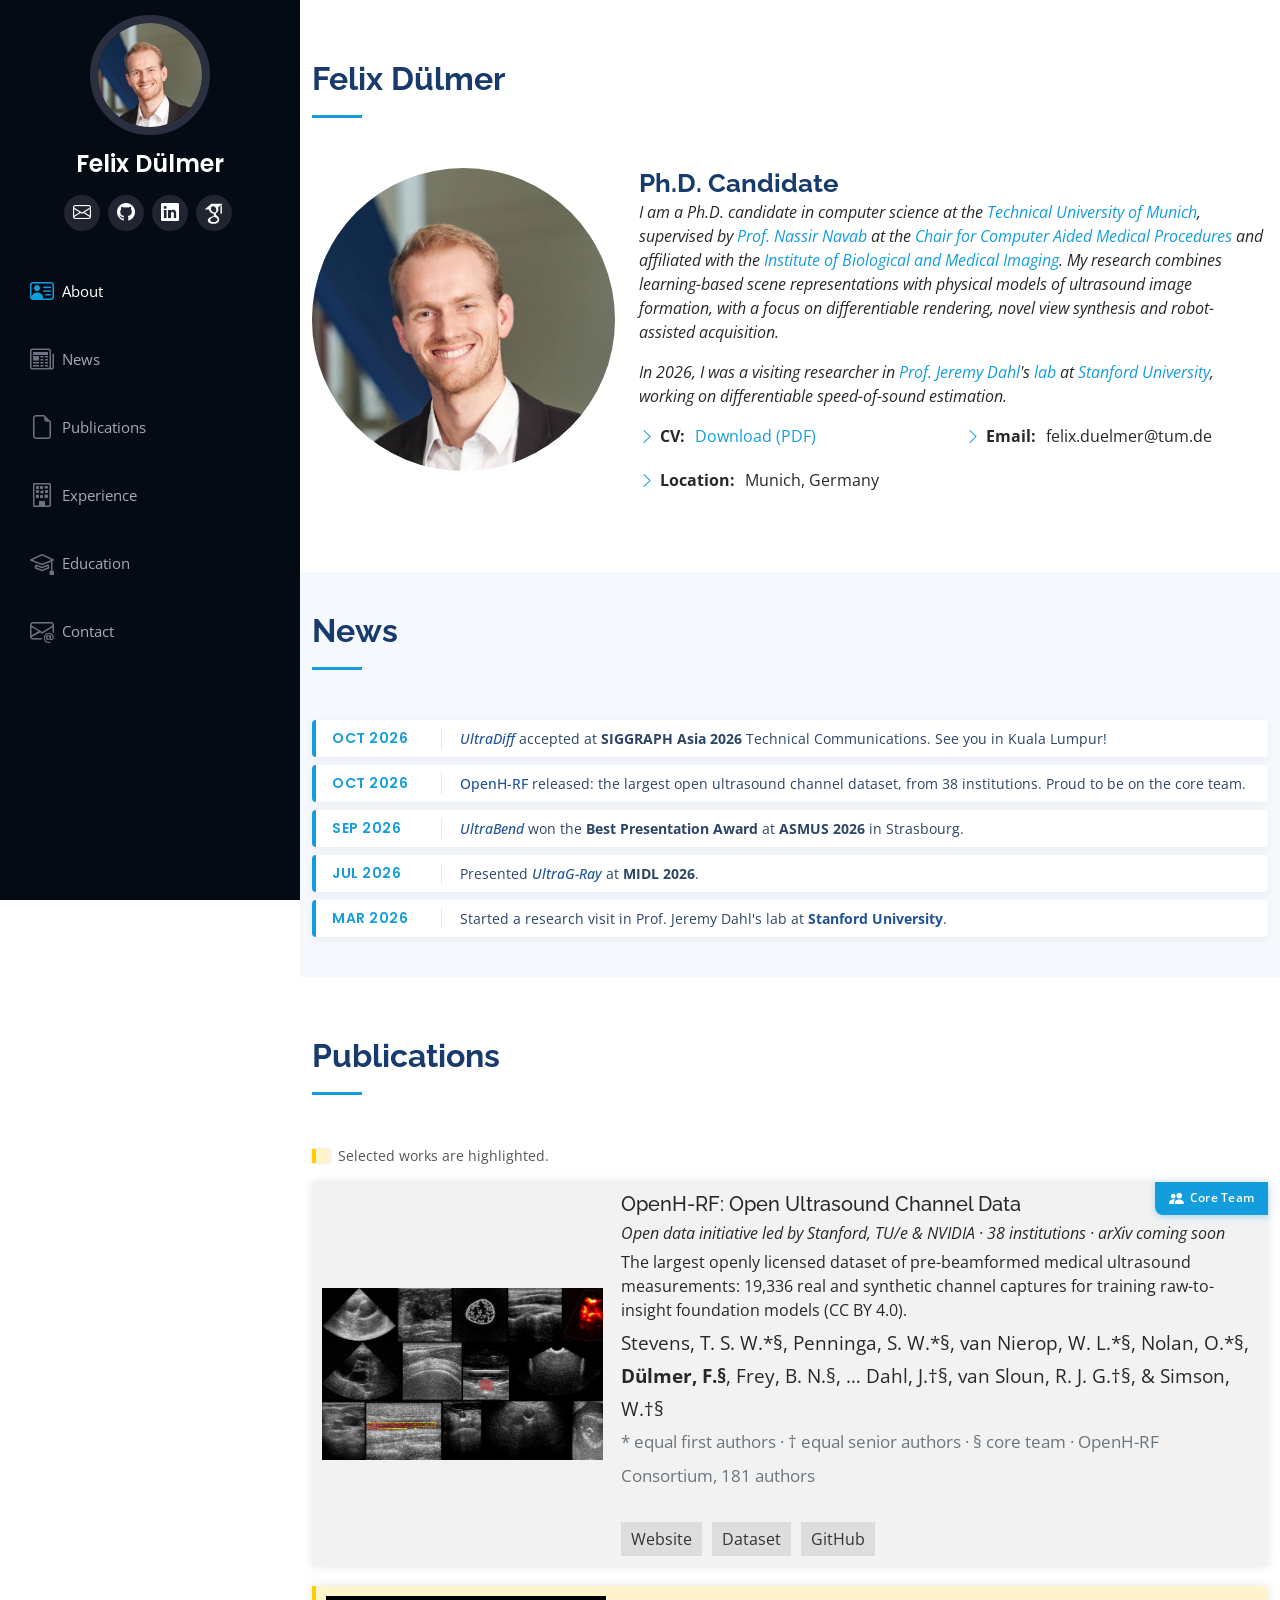
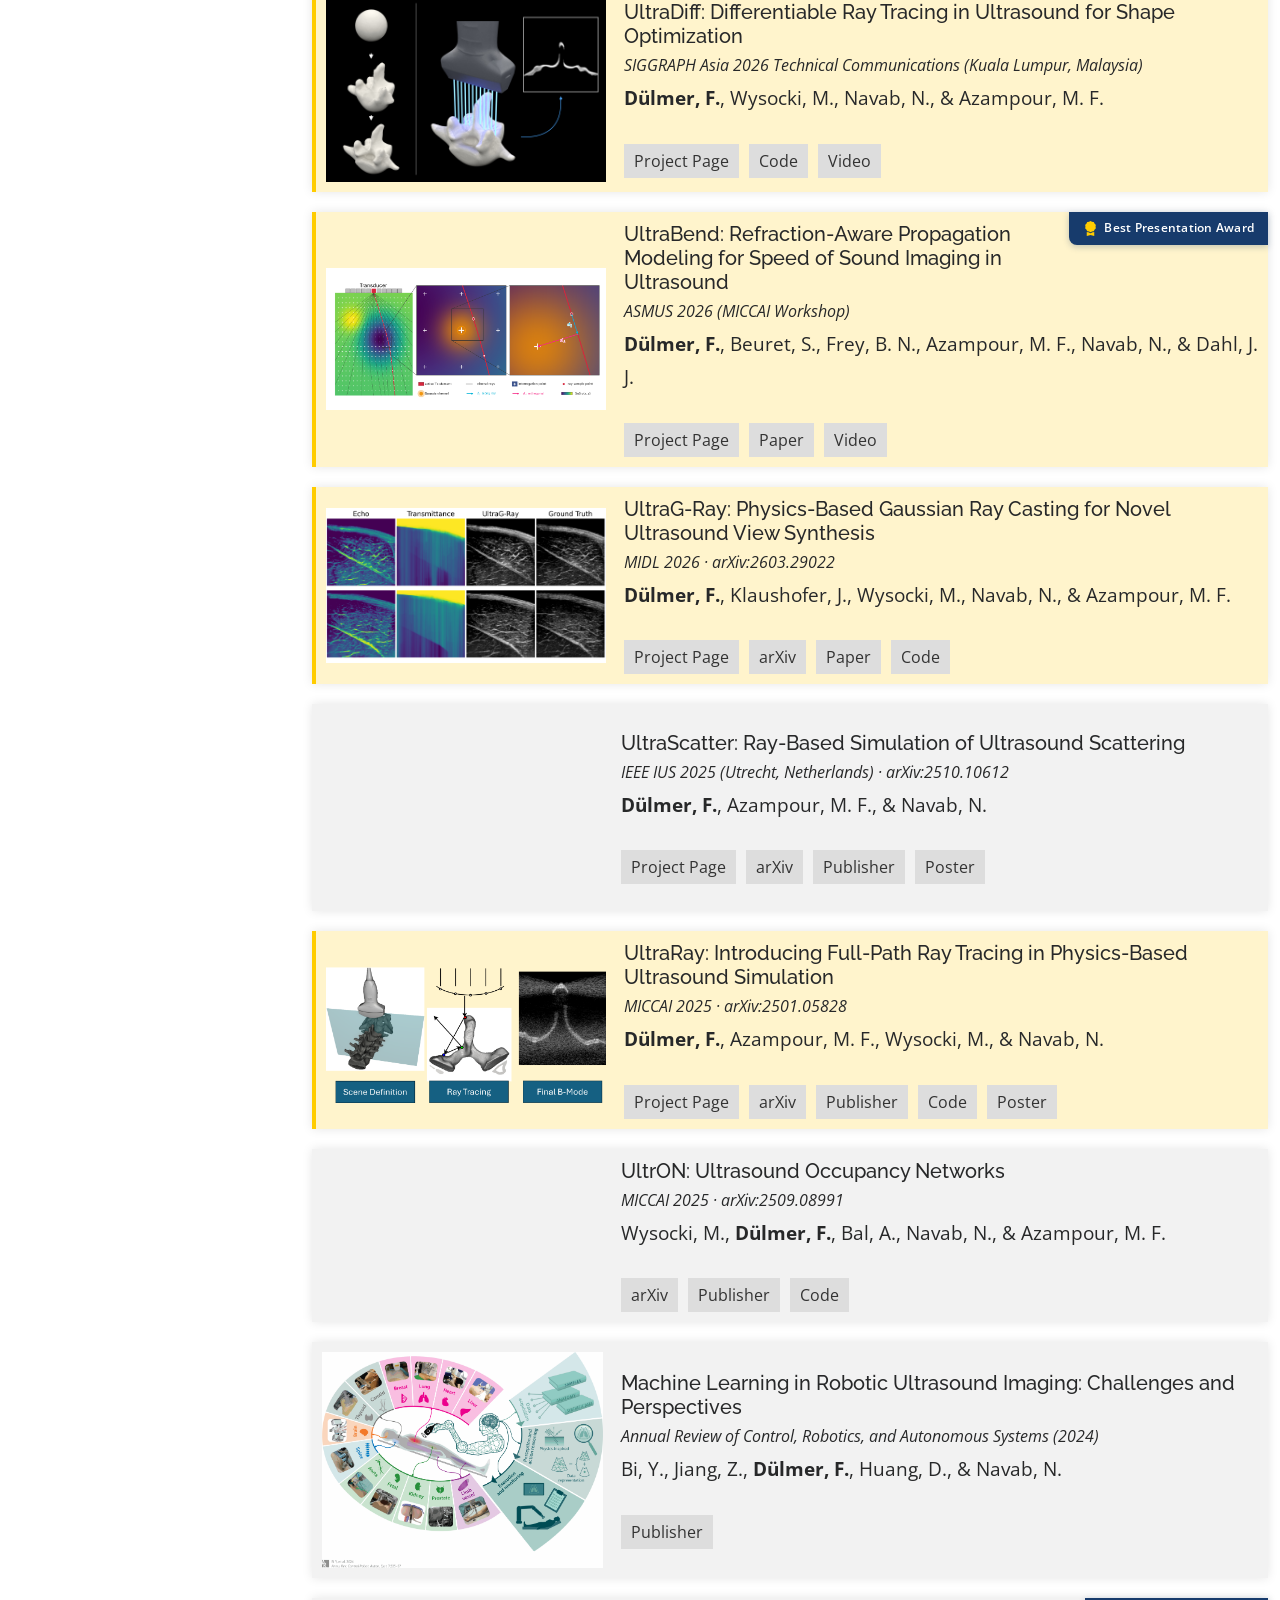
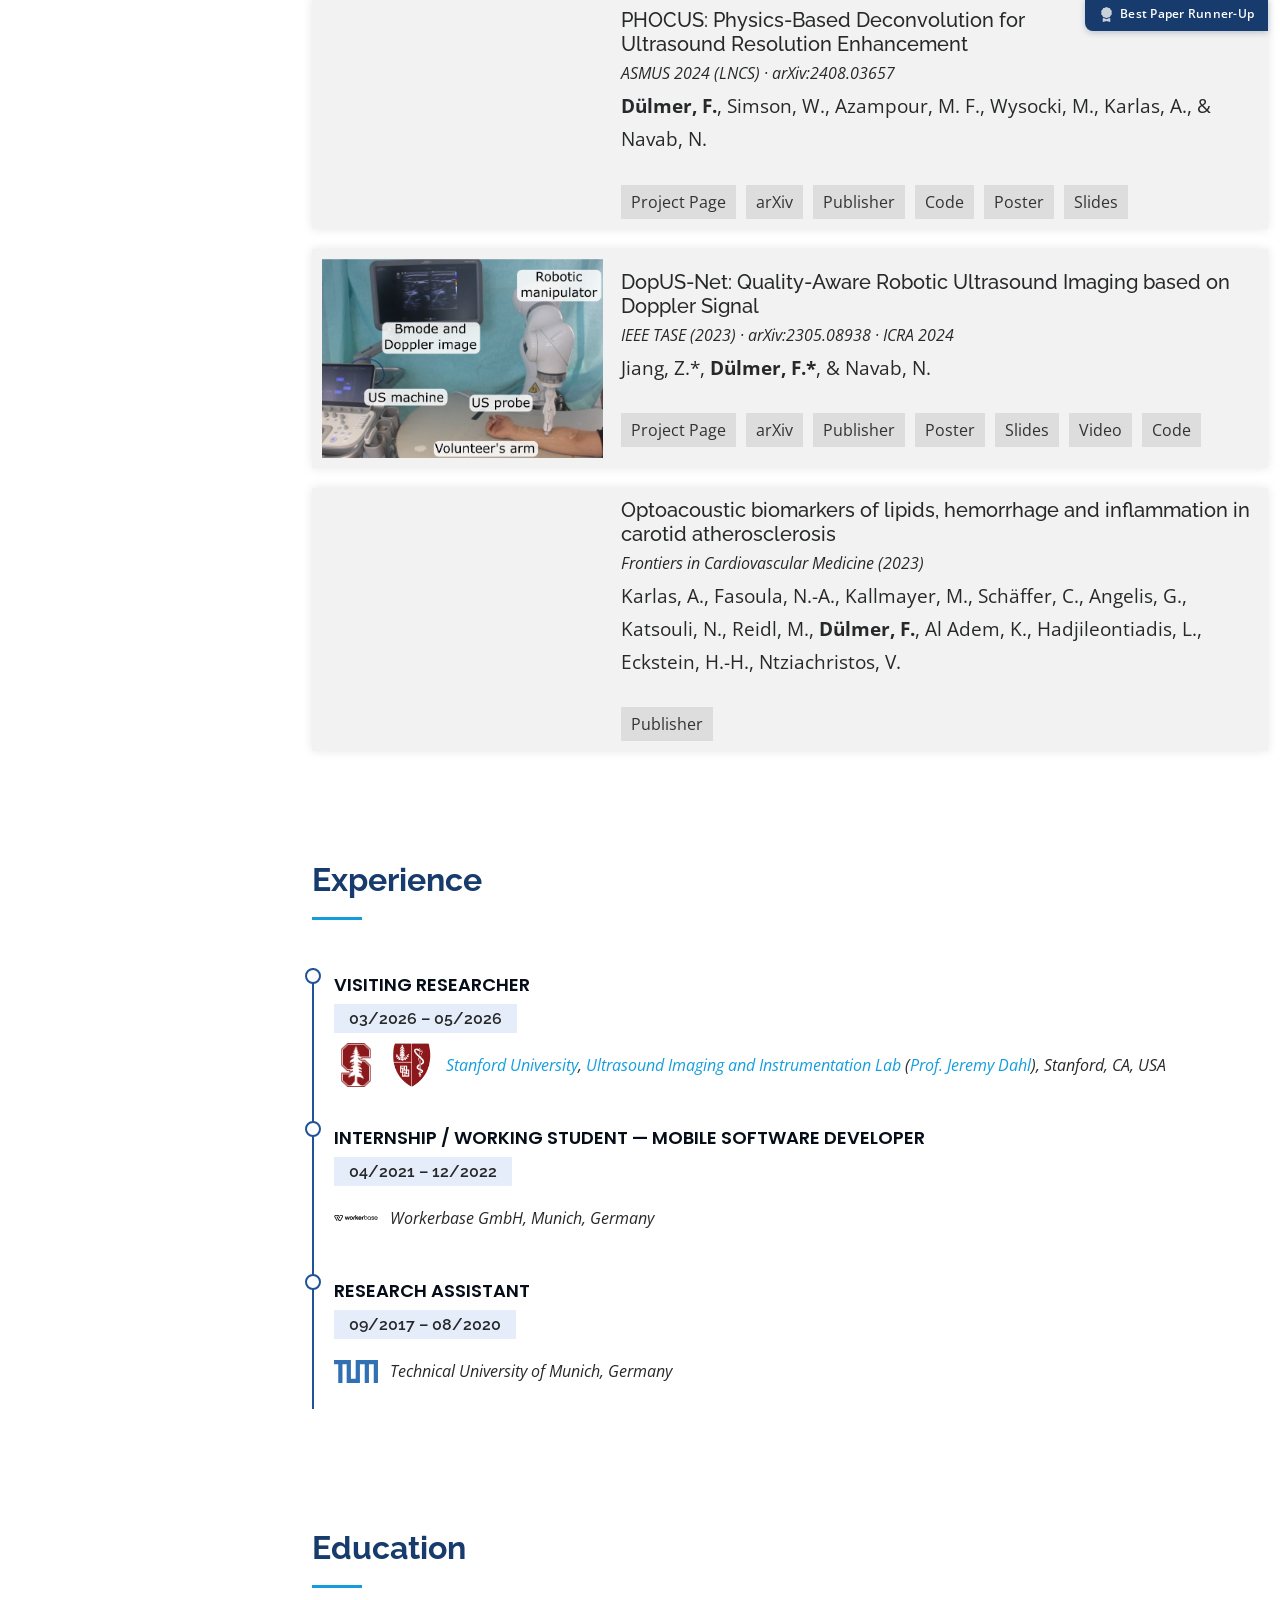
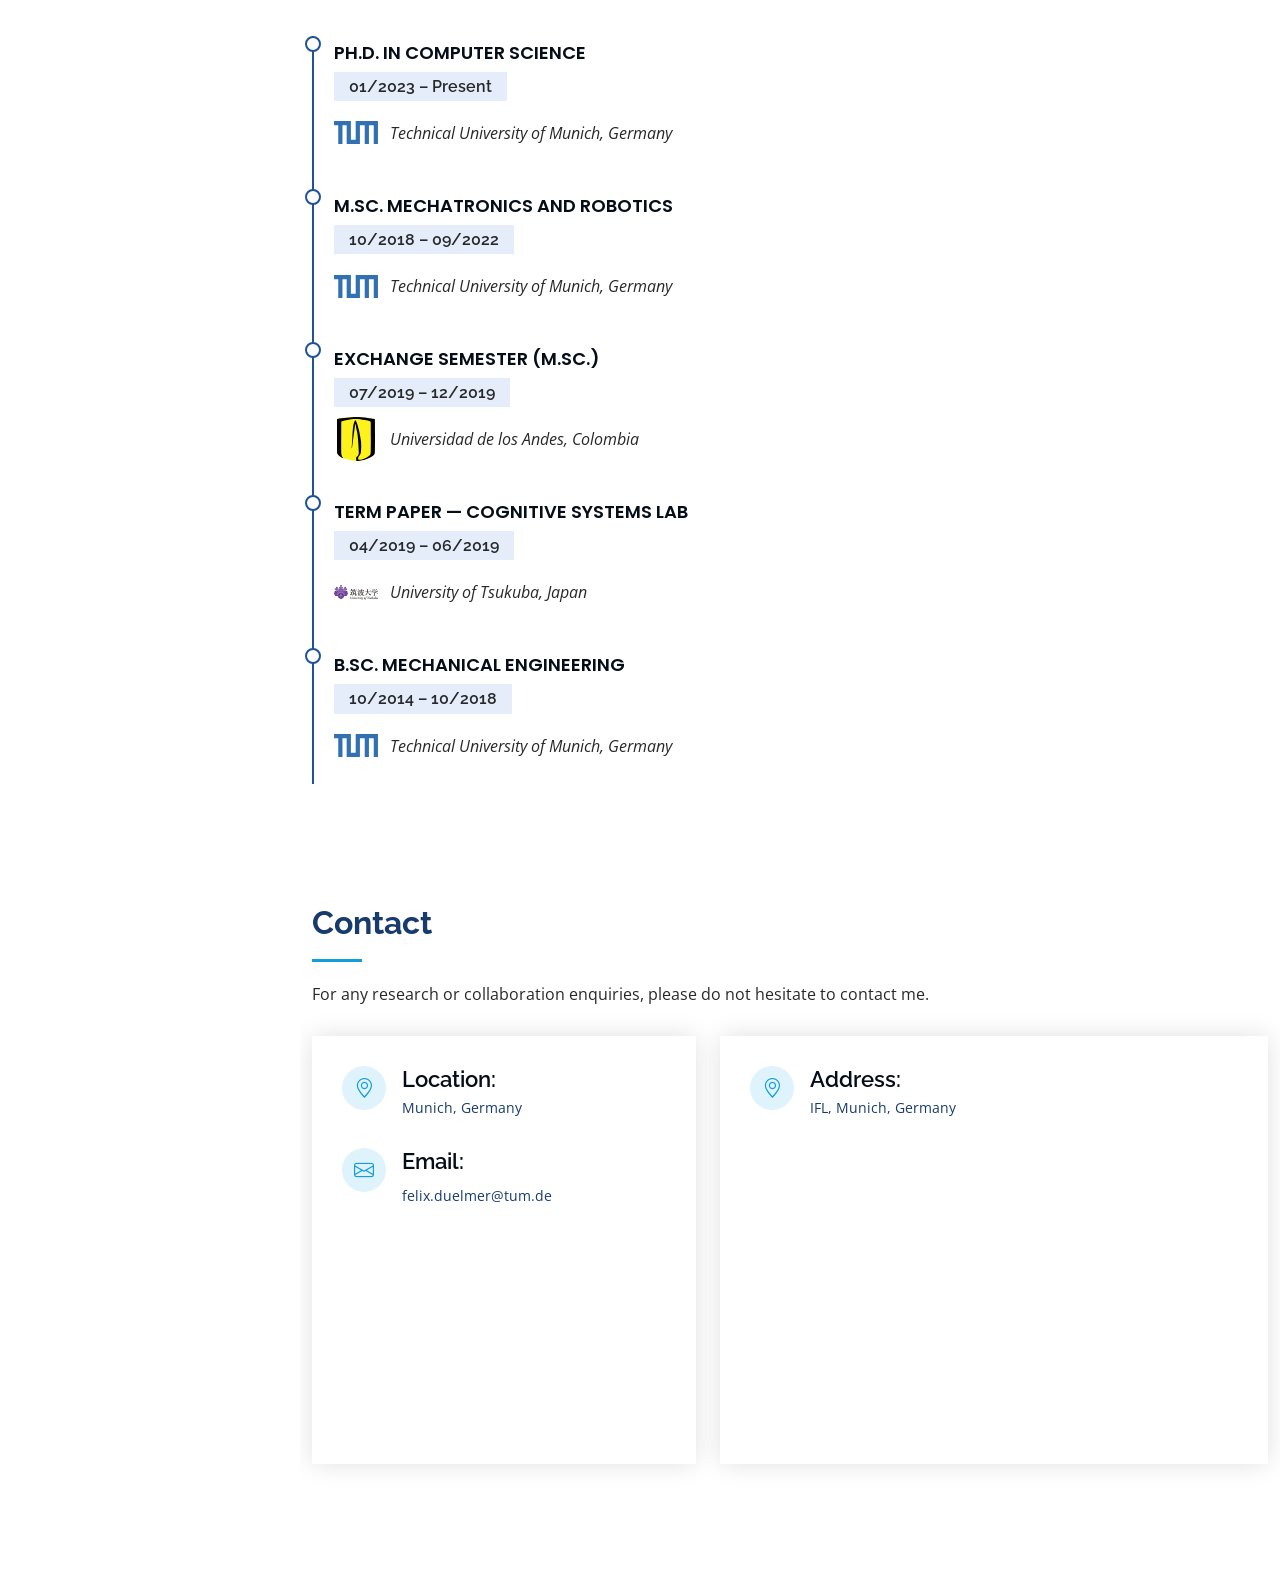
==== commit 5172dab4: "Shorten About/News text and reveal experience details on hover - Condense the About section and use " ====
--- a/index.html
+++ b/index.html
@@ -24,7 +24,7 @@
   <link href="assets/vendor/swiper/swiper-bundle.min.css" rel="stylesheet">
 
   <!-- Template Main CSS File -->
-  <link href="assets/css/style.css?v=20261006e" rel="stylesheet">
+  <link href="assets/css/style.css?v=20261006f" rel="stylesheet">
   
 
   <!-- =======================================================
@@ -97,13 +97,11 @@
           <div class="col-lg-8 pt-4 pt-lg-0 content">
             <h3>Ph.D. Candidate</h3>
             <p class="fst-italic">
-              I am a Ph.D. candidate in computer science working at the intersection of medical imaging, robotics, and physics-based simulation. My research focuses on advanced ultrasound imaging, with an emphasis on novel view synthesis, differentiable rendering, and robot-assisted acquisition. I am particularly interested in combining learning-based scene representations with physical image formation models to improve robustness, interpretability, and clinical relevance.
-              <br>
-              <br>
-              My work is conducted at the <a href="https://www.tum.de/en/" target="_blank" rel="noopener noreferrer">Technical University of Munich</a> under the supervision of <a href="https://scholar.google.de/citations?user=kzoVUPYAAAAJ&hl=de" target="_blank" rel="noopener noreferrer">Prof. Nassir Navab</a>, with affiliations to the <a href="https://www.cs.cit.tum.de/camp/start/" target="_blank" rel="noopener noreferrer">Chair for Computer Aided Medical Procedures</a> and the <a href="https://www.helmholtz-munich.de/en/ibmi" target="_blank" rel="noopener noreferrer">Institute of Biological and Medical Imaging</a>. My work has been published at international conferences in medical imaging and machine learning.
-              <br>
-              <br>
-              I was a visiting researcher at <a href="https://www.stanford.edu/" target="_blank" rel="noopener noreferrer">Stanford University</a>, specifically in the <a href="https://med.stanford.edu/ultrasound.html" target="_blank" rel="noopener noreferrer">Ultrasound Imaging and Instrumentation Lab</a> under <a href="https://profiles.stanford.edu/jeremy-dahl" target="_blank" rel="noopener noreferrer">Prof. Jeremy Dahl</a>, where I worked on differentiable ultrasound modeling and continuous representations for speed-of-sound estimation, including bent-ray tracing and differentiable optimization.
+              I am a Ph.D. candidate in computer science at the <a href="https://www.tum.de/en/" target="_blank" rel="noopener noreferrer">Technical University of Munich</a>, supervised by <a href="https://scholar.google.de/citations?user=kzoVUPYAAAAJ&hl=de" target="_blank" rel="noopener noreferrer">Prof. Nassir Navab</a> at the <a href="https://www.cs.cit.tum.de/camp/start/" target="_blank" rel="noopener noreferrer">Chair for Computer Aided Medical Procedures</a> and affiliated with the <a href="https://www.helmholtz-munich.de/en/ibmi" target="_blank" rel="noopener noreferrer">Institute of Biological and Medical Imaging</a>. My research combines learning-based scene representations with physical models of ultrasound image formation, with a focus on differentiable rendering, novel view synthesis and robot-assisted acquisition.
+            </p>
+            <p class="fst-italic">
+              In 2026, I was a visiting researcher in <a href="https://profiles.stanford.edu/jeremy-dahl" target="_blank" rel="noopener noreferrer">Prof. Jeremy Dahl</a>'s <a href="https://med.stanford.edu/ultrasound.html" target="_blank" rel="noopener noreferrer">lab</a> at <a href="https://www.stanford.edu/" target="_blank" rel="noopener noreferrer">Stanford University</a>, working on differentiable speed-of-sound estimation.
+            </p>
             <div class="row">
               <div class="col-lg-6">
                 <ul>
@@ -138,31 +136,31 @@
           <div class="news-item">
             <div class="news-date">Oct 2026</div>
             <div class="news-content">
-              Our paper <a href="publications/ultradiff.html"><em>UltraDiff: Differentiable Ray Tracing in Ultrasound for Shape Optimization</em></a> was accepted at <strong>SIGGRAPH Asia 2026 Technical Communications</strong>. See you in Kuala Lumpur in December!
+              <a href="publications/ultradiff.html"><em>UltraDiff</em></a> accepted at <strong>SIGGRAPH Asia 2026</strong> Technical Communications. See you in Kuala Lumpur!
             </div>
           </div>
           <div class="news-item">
             <div class="news-date">Oct 2026</div>
             <div class="news-content">
-              The <a href="https://open-h.github.io/OpenH-RF/">OpenH-RF</a> dataset is out: the largest openly licensed collection of ultrasound channel data, with 19,336 measurements from 38 institutions. I am proud to be part of the core team.
+              <a href="https://open-h.github.io/OpenH-RF/">OpenH-RF</a> released: the largest open ultrasound channel dataset, from 38 institutions. Proud to be on the core team.
             </div>
           </div>
           <div class="news-item">
             <div class="news-date">Sep 2026</div>
             <div class="news-content">
-              <a href="publications/ultrabend.html"><em>UltraBend: Refraction-Aware Propagation Modeling for Speed of Sound Imaging in Ultrasound</em></a> received the <strong>Best Presentation Award</strong> at <strong>ASMUS 2026</strong> (MICCAI 2026, Strasbourg).
+              <a href="publications/ultrabend.html"><em>UltraBend</em></a> won the <strong>Best Presentation Award</strong> at <strong>ASMUS 2026</strong> in Strasbourg.
             </div>
           </div>
           <div class="news-item">
             <div class="news-date">Jul 2026</div>
             <div class="news-content">
-              Presented <a href="publications/ultragray.html"><em>UltraG-Ray: Physics-Based Gaussian Ray Casting for Novel Ultrasound View Synthesis</em></a> at <strong>MIDL 2026</strong>.
+              Presented <a href="publications/ultragray.html"><em>UltraG-Ray</em></a> at <strong>MIDL 2026</strong>.
             </div>
           </div>
           <div class="news-item">
             <div class="news-date">Mar 2026</div>
             <div class="news-content">
-              Started a research visit at <a href="https://med.stanford.edu/ultrasound.html">Stanford University</a> in the Ultrasound Imaging and Instrumentation Lab of Prof. Jeremy Dahl, working on differentiable speed-of-sound estimation.
+              Started a research visit in Prof. Jeremy Dahl's lab at <a href="https://med.stanford.edu/ultrasound.html"><strong>Stanford University</strong></a>.
             </div>
           </div>
         </div>
@@ -367,6 +365,7 @@
             </div>
           </div>
         </div>
+      </div>
     </section>
 
 
@@ -437,14 +436,14 @@
     </section>End Skills Section -->
 
     <!-- ======= Resume Section ======= -->
-    <section id="workexperience" class="resume">
+    <section id="workexperience" class="resume resume-hover">
       <div class="container">
 
         <div class="section-title">
           <h2>Experience</h2>
           <!-- <p>Magnam dolores commodi suscipit. Necessitatibus eius consequatur ex aliquid fuga eum quidem. Sit sint consectetur velit. Quisquam quos quisquam cupiditate. Et nemo qui impedit suscipit alias ea. Quia fugiat sit in iste officiis commodi quidem hic quas.</p> -->
         </div>
-        <div class="resume-item">
+        <div class="resume-item" tabindex="0">
           <h4>Visiting Researcher</h4>
           <h5>03/2026 – 05/2026</h5>
           <p class="edu-org">
@@ -454,116 +453,132 @@
             <a href="https://med.stanford.edu/ultrasound.html" target="_blank" rel="noopener noreferrer">
               <img class="edu-logo" src="assets/data/logos/education/stanford_medicine.png" alt="Stanford Medicine logo" loading="lazy" decoding="async">
             </a>
-            <em>Stanford University</a>, <a href="https://med.stanford.edu/ultrasound.html" target="_blank" rel="noopener noreferrer">Ultrasound Imaging and Instrumentation Lab</a> (<a href="https://profiles.stanford.edu/jeremy-dahl" target="_blank" rel="noopener noreferrer">Prof. Jeremy Dahl</a>), Stanford, CA, USA</em>
+            <em><a href="https://www.stanford.edu/" target="_blank" rel="noopener noreferrer">Stanford University</a>, <a href="https://med.stanford.edu/ultrasound.html" target="_blank" rel="noopener noreferrer">Ultrasound Imaging and Instrumentation Lab</a> (<a href="https://profiles.stanford.edu/jeremy-dahl" target="_blank" rel="noopener noreferrer">Prof. Jeremy Dahl</a>), Stanford, CA, USA</em>
           </p>
-          <ul>
-              <li>Developed differentiable ultrasound image-formation models grounded in acoustic propagation physics.</li> 
-              <li>Worked on continuous speed-of-sound representations using bent-ray tracing, differentiable ray-time modeling, and physics-based optimization.</li>
-          </ul>
-        </div>
-        <div class="resume-item">
+          <div class="resume-details">
+            <ul>
+                <li>Developed differentiable ultrasound image-formation models grounded in acoustic propagation physics.</li> 
+                <li>Worked on continuous speed-of-sound representations using bent-ray tracing, differentiable ray-time modeling, and physics-based optimization.</li>
+            </ul>
+          </div>
+        </div>
+        <div class="resume-item" tabindex="0">
           <h4>Internship / Working Student — Mobile Software Developer</h4>
           <h5>04/2021 – 12/2022</h5>
           <p class="edu-org">
             <img class="edu-logo" src="assets/data/logos/workerbase.svg" alt="Workerbase logo" loading="lazy" decoding="async">
             <em>Workerbase GmbH, Munich, Germany</em>
           </p>
-          <ul>
-            <li>Developed and maintained two cross-platform industrial mobile applications deployed to several thousand factory workers</li>
-            <li>Worked with Android (Kotlin, Java), iOS (Swift), and Flutter (Dart) for scalable cross-platform development</li>
-            <li>Applied clean architecture, design patterns, and test-driven development</li>
-          </ul>
+          <div class="resume-details">
+            <ul>
+              <li>Developed and maintained two cross-platform industrial mobile applications deployed to several thousand factory workers</li>
+              <li>Worked with Android (Kotlin, Java), iOS (Swift), and Flutter (Dart) for scalable cross-platform development</li>
+              <li>Applied clean architecture, design patterns, and test-driven development</li>
+            </ul>
+          </div>
         </div>
         
 
-        <div class="resume-item">
+        <div class="resume-item" tabindex="0">
           <h4>Research Assistant</h4>
           <h5>09/2017 – 08/2020</h5>
           <p class="edu-org">
             <img class="edu-logo" src="assets/data/logos/education/tum.svg" alt="Technical University of Munich (TUM) logo" loading="lazy" decoding="async">
             <em>Technical University of Munich, Germany</em>
           </p>
-          <ul>
-            <li>Maintained and extended a driving simulator for automated driving research</li>
-            <li>Onboarded and trained students on simulator usage and associated software platforms</li>
-            <li>Contributed to prototype development for higher levels of vehicle autonomy</li>
-          </ul>
+          <div class="resume-details">
+            <ul>
+              <li>Maintained and extended a driving simulator for automated driving research</li>
+              <li>Onboarded and trained students on simulator usage and associated software platforms</li>
+              <li>Contributed to prototype development for higher levels of vehicle autonomy</li>
+            </ul>
+          </div>
         </div>
         
       </div>
     </section><!-- End Experience Section -->
 
-    <section id="education" class="resume">
+    <section id="education" class="resume resume-hover">
       <div class="container">
         <div class="section-title">
           <h2>Education</h2>
         </div>
     
-        <div class="resume-item">
+        <div class="resume-item" tabindex="0">
           <h4>Ph.D. in Computer Science</h4>
           <h5>01/2023 – Present</h5>
           <p class="edu-org">
             <img class="edu-logo" src="assets/data/logos/education/tum.svg" alt="Technical University of Munich (TUM) logo" loading="lazy" decoding="async">
             <em>Technical University of Munich, Germany</em>
           </p>
-          <ul>
-            <li>Ph.D. research in medical imaging, robotics, and physics-based simulation</li>
-            <li>Focus on ultrasound imaging, novel view synthesis, and differentiable rendering</li>
-            <li>Development of learning-based scene representations with physical image formation models</li>
-            <li>Robot-assisted ultrasound acquisition and analysis</li>
-          </ul>
+          <div class="resume-details">
+            <ul>
+              <li>Ph.D. research in medical imaging, robotics, and physics-based simulation</li>
+              <li>Focus on ultrasound imaging, novel view synthesis, and differentiable rendering</li>
+              <li>Development of learning-based scene representations with physical image formation models</li>
+              <li>Robot-assisted ultrasound acquisition and analysis</li>
+            </ul>
+          </div>
         </div>
     
-        <div class="resume-item">
+        <div class="resume-item" tabindex="0">
           <h4>M.Sc. Mechatronics and Robotics</h4>
           <h5>10/2018 – 09/2022</h5>
           <p class="edu-org">
             <img class="edu-logo" src="assets/data/logos/education/tum.svg" alt="Technical University of Munich (TUM) logo" loading="lazy" decoding="async">
             <em>Technical University of Munich, Germany</em>
           </p>
-          <ul>
-            <li>Specialization in robot-assisted medical systems and image-guided interventions</li>
-            <li>Development of robotic and software prototypes for medical applications</li>
-          </ul>
+          <div class="resume-details">
+            <ul>
+              <li>Specialization in robot-assisted medical systems and image-guided interventions</li>
+              <li>Development of robotic and software prototypes for medical applications</li>
+            </ul>
+          </div>
         </div>
     
-        <div class="resume-item">
-          <h4>Exchange Semester (Postgraduate)</h4>
+        <div class="resume-item" tabindex="0">
+          <h4>Exchange Semester (M.Sc.)</h4>
           <h5>07/2019 – 12/2019</h5>
           <p class="edu-org">
             <img class="edu-logo" src="assets/data/logos/education/uniandes.svg" alt="Universidad de los Andes logo" loading="lazy" decoding="async">
             <em>Universidad de los Andes, Colombia</em>
           </p>
-          <ul>
-            <li>Coursework in big data analytics, deep learning, and numerical optimization</li>
-            <li>Applied data-driven methods to large-scale and high-dimensional datasets</li>
-          </ul>
+          <div class="resume-details">
+            <ul>
+              <li>Coursework in big data analytics, deep learning, and numerical optimization</li>
+              <li>Applied data-driven methods to large-scale and high-dimensional datasets</li>
+            </ul>
+          </div>
         </div>
     
-        <div class="resume-item">
+        <div class="resume-item" tabindex="0">
           <h4>Term Paper — Cognitive Systems Lab</h4>
           <h5>04/2019 – 06/2019</h5>
           <p class="edu-org">
             <img class="edu-logo" src="assets/data/logos/education/tsukuba.svg" alt="University of Tsukuba logo" loading="lazy" decoding="async">
             <em>University of Tsukuba, Japan</em>
           </p>
-          <ul>
-            <li>Designed and evaluated a tactile steering wheel for autonomous driving</li>
-            <li>Conducted a controlled user study on a Japanese cohort with synchronized EEG recordings</li>
-          </ul>
+          <div class="resume-details">
+            <ul>
+              <li>Designed and evaluated a tactile steering wheel for autonomous driving</li>
+              <li>Conducted a controlled user study on a Japanese cohort with synchronized EEG recordings</li>
+            </ul>
+          </div>
         </div>
     
-        <div class="resume-item">
+        <div class="resume-item" tabindex="0">
           <h4>B.Sc. Mechanical Engineering</h4>
           <h5>10/2014 – 10/2018</h5>
           <p class="edu-org">
             <img class="edu-logo" src="assets/data/logos/education/tum.svg" alt="Technical University of Munich (TUM) logo" loading="lazy" decoding="async">
             <em>Technical University of Munich, Germany</em>
           </p>
-          <ul>
-            <li>Focus on autonomous driving systems and vehicle dynamics</li>
-            <li>Engineering foundation in mechanics, control, and embedded systems</li>
-          </ul>
+          <div class="resume-details">
+            <ul>
+              <li>Focus on autonomous driving systems and vehicle dynamics</li>
+              <li>Engineering foundation in mechanics, control, and embedded systems</li>
+            </ul>
+          </div>
         </div>
       </div>
     </section>
--- a/assets/css/style.css
+++ b/assets/css/style.css
@@ -643,6 +643,55 @@
   flex: 0 0 auto;
 }
 
+/* Experience: bullet points expand on hover (always shown on touch screens) */
+.resume-hover .resume-item {
+  padding-top: 8px;
+  padding-right: 12px;
+  border-radius: 0 6px 6px 0;
+  transition: background-color 0.25s ease;
+  outline: none;
+}
+
+.resume-hover .resume-item .edu-logo {
+  transition: transform 0.25s ease;
+}
+
+.resume-hover .resume-details {
+  display: grid;
+  grid-template-rows: 0fr;
+  opacity: 0;
+  transition: grid-template-rows 0.3s ease, opacity 0.3s ease;
+}
+
+.resume-hover .resume-details > ul {
+  overflow: hidden;
+  min-height: 0;
+  margin-bottom: 0;
+}
+
+.resume-hover .resume-item:hover,
+.resume-hover .resume-item:focus-within {
+  background-color: rgba(20, 157, 221, 0.06);
+}
+
+.resume-hover .resume-item:hover .edu-logo,
+.resume-hover .resume-item:focus-within .edu-logo {
+  transform: scale(1.15);
+}
+
+.resume-hover .resume-item:hover .resume-details,
+.resume-hover .resume-item:focus-within .resume-details {
+  grid-template-rows: 1fr;
+  opacity: 1;
+}
+
+@media (hover: none) {
+  .resume-hover .resume-details {
+    grid-template-rows: 1fr;
+    opacity: 1;
+  }
+}
+
 /*--------------------------------------------------------------
 # Portfolio
 --------------------------------------------------------------*/
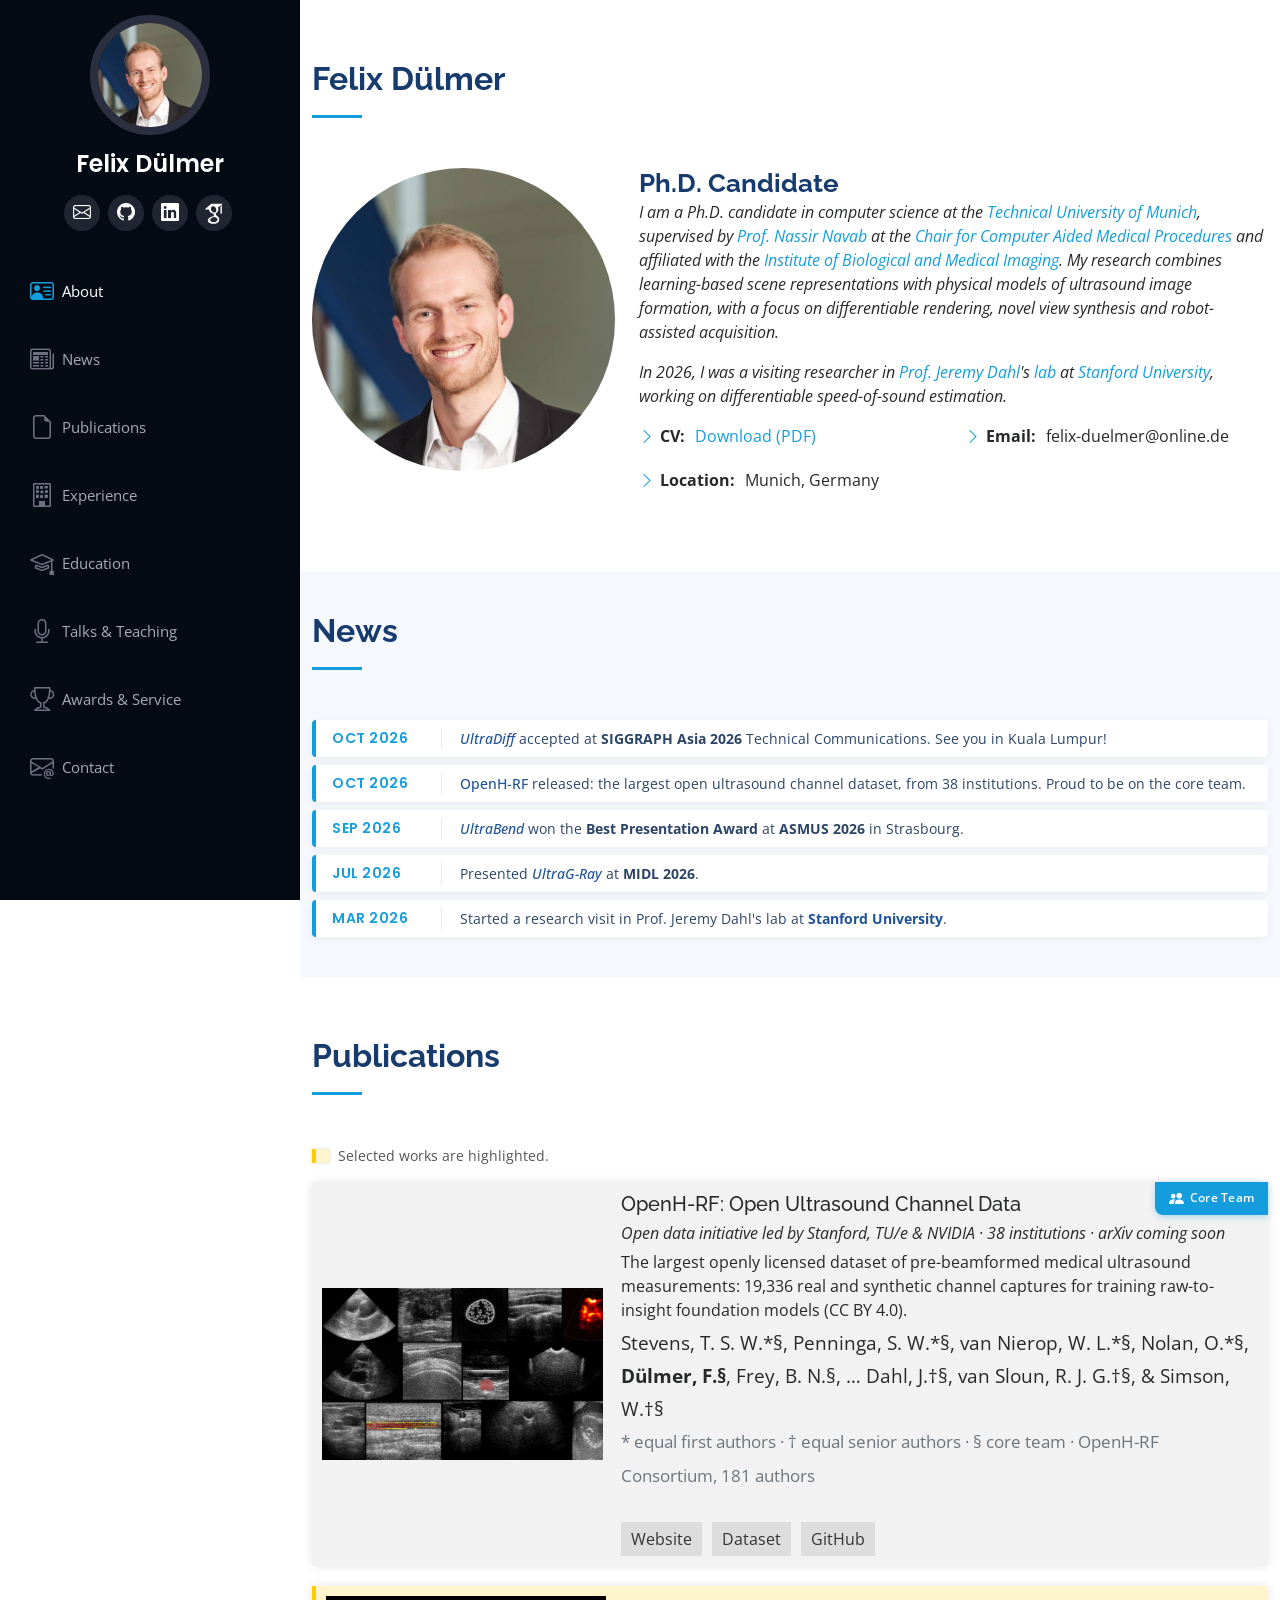
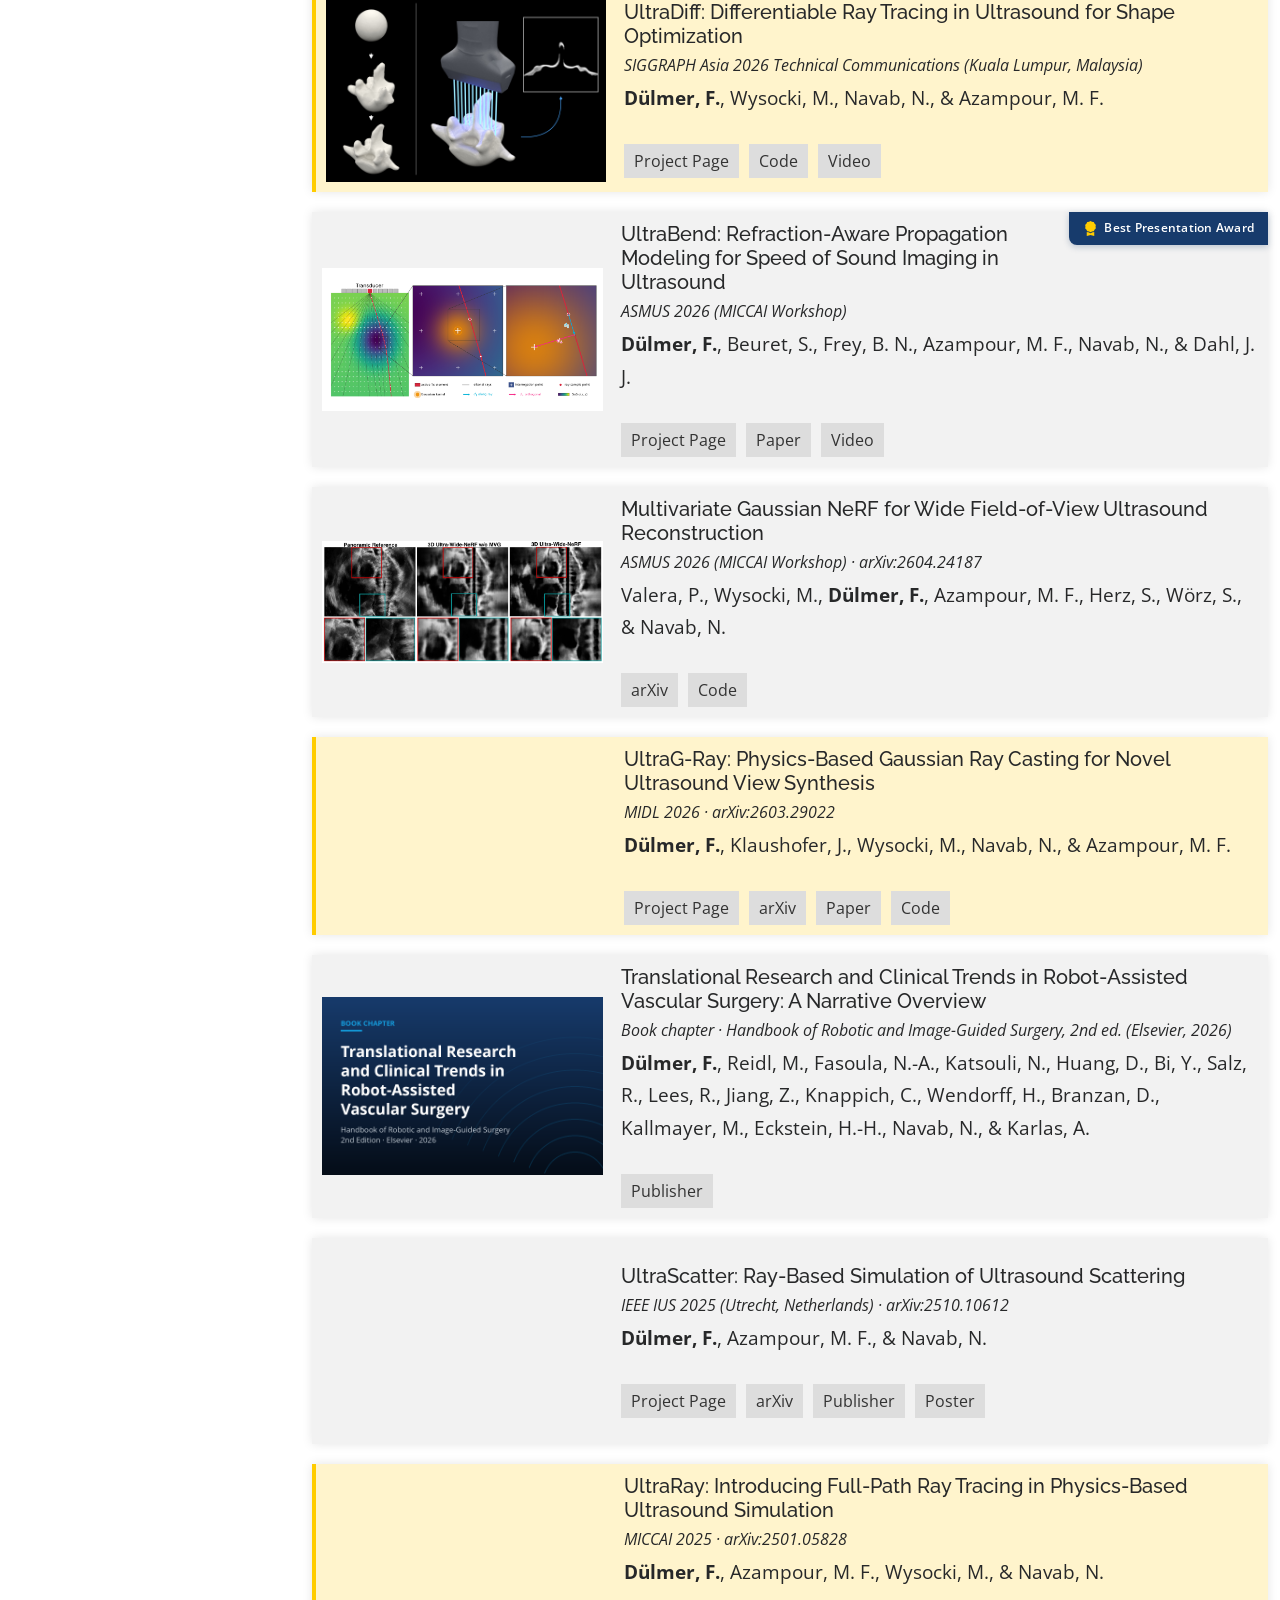
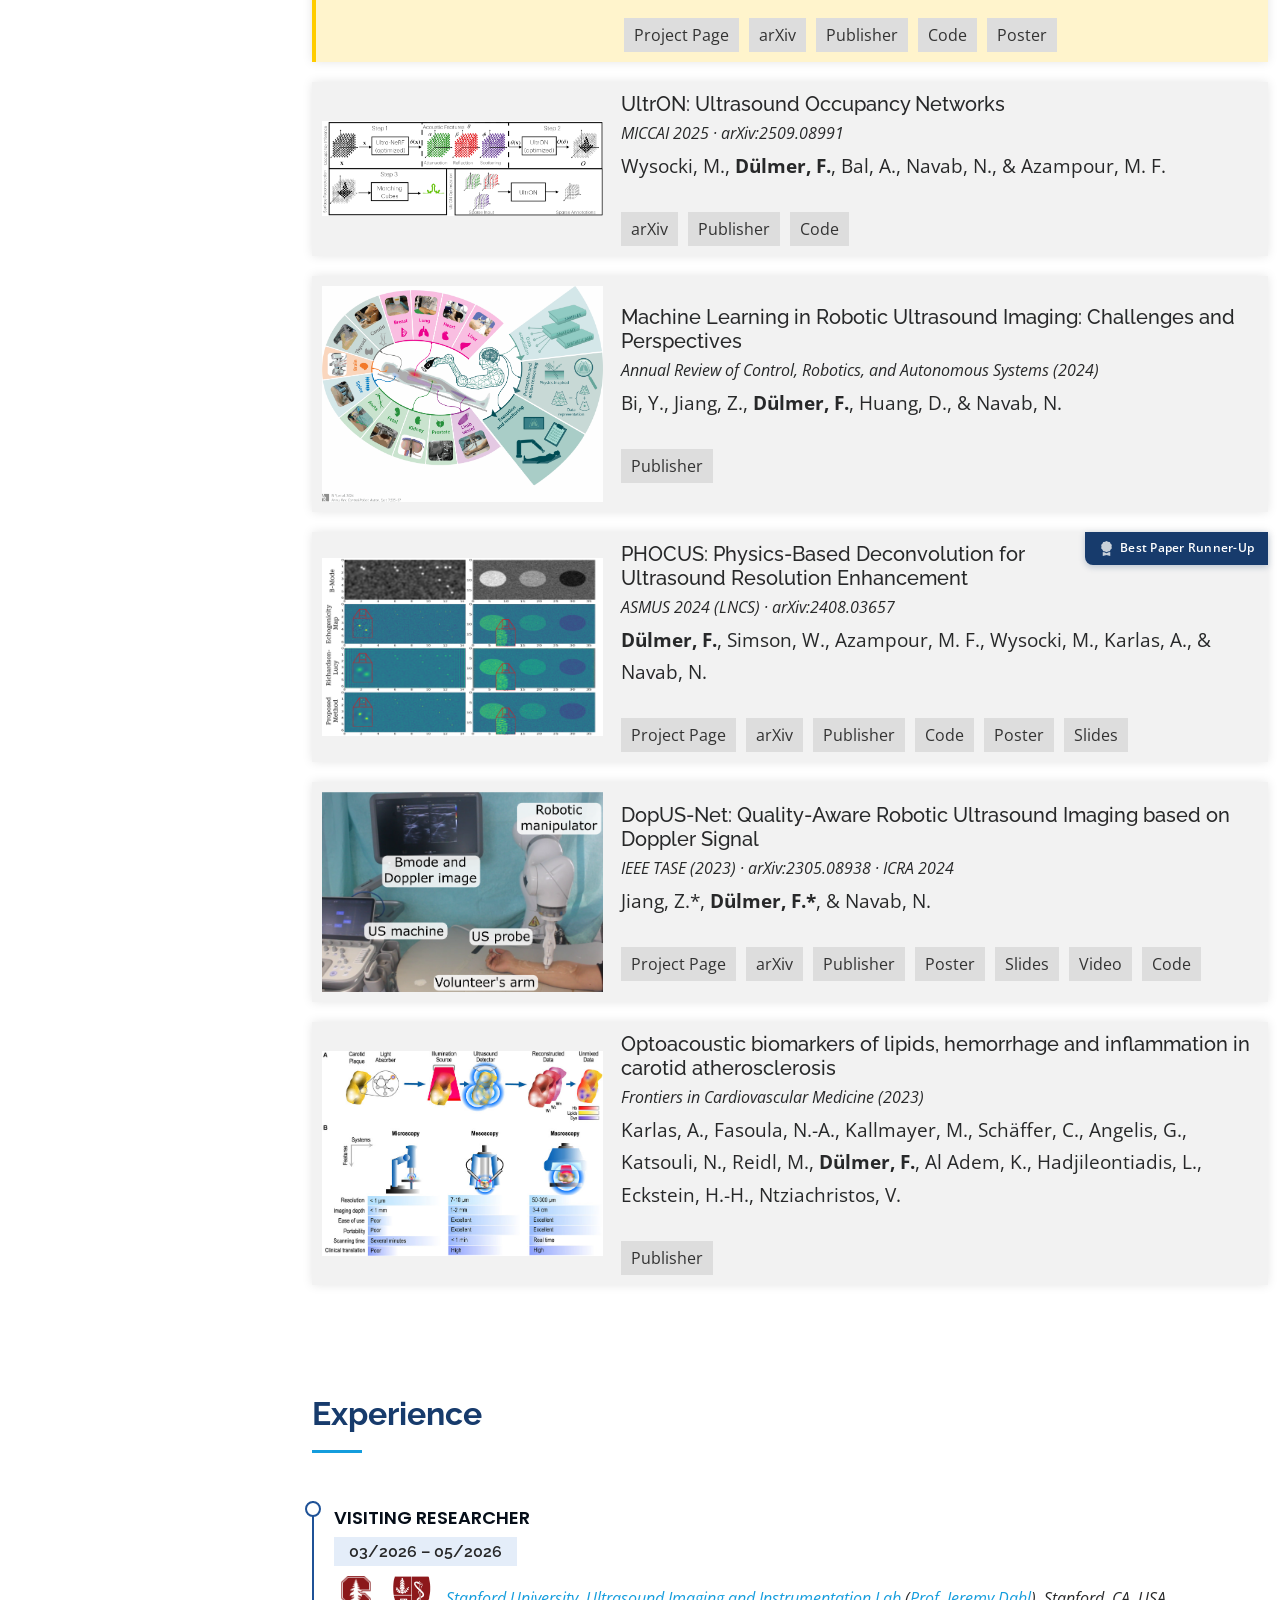
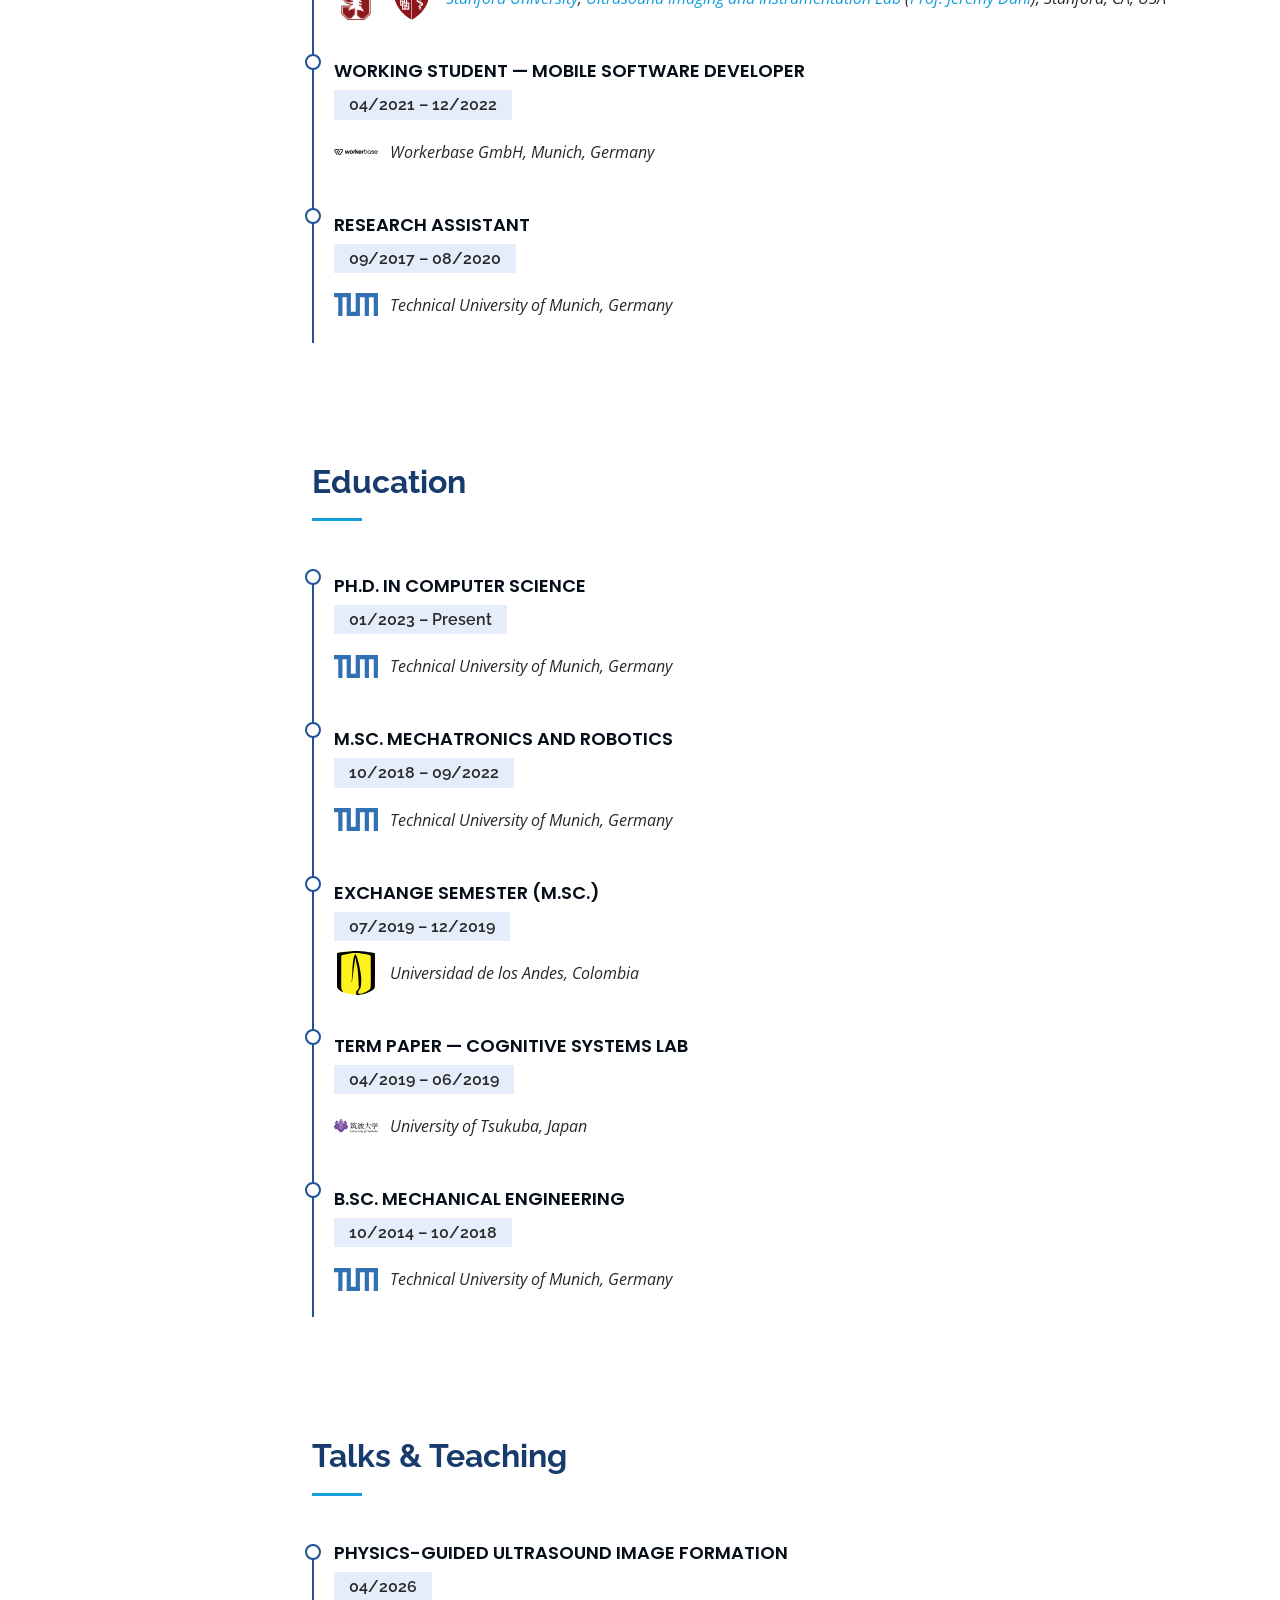
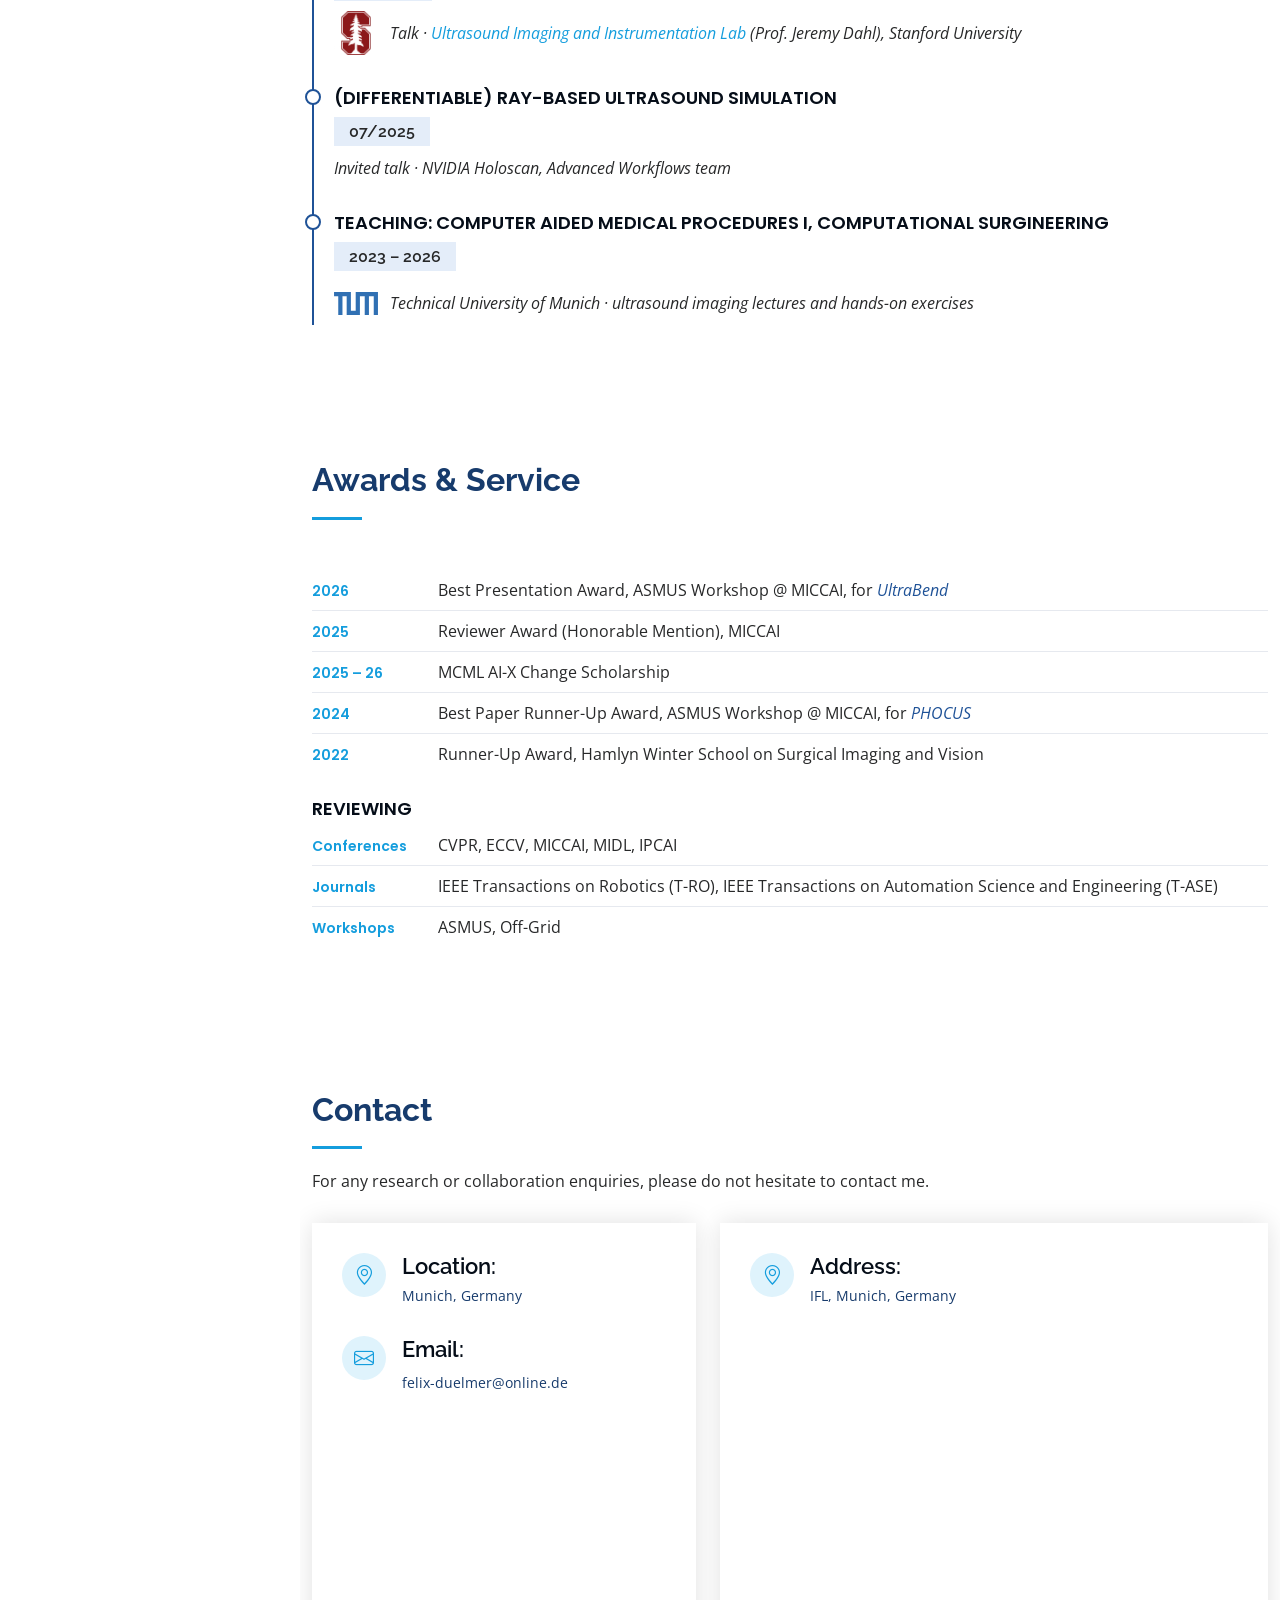
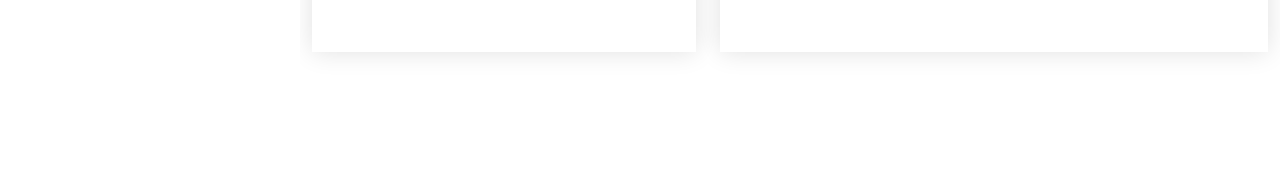
==== commit 8f06f089: "Add talks, awards, new publications and updated CV - Add Talks & Teaching and Awards & Service secti" ====
--- a/index.html
+++ b/index.html
@@ -24,7 +24,7 @@
   <link href="assets/vendor/swiper/swiper-bundle.min.css" rel="stylesheet">
 
   <!-- Template Main CSS File -->
-  <link href="assets/css/style.css?v=20261006f" rel="stylesheet">
+  <link href="assets/css/style.css?v=20261006h" rel="stylesheet">
   
 
   <!-- =======================================================
@@ -48,7 +48,7 @@
         <img src="assets/data/images/felix.jpg" onerror="this.onerror=null;this.src='assets/data/images/avatar.jpg';" alt="Felix Dülmer" class="img-fluid rounded-circle">
         <h1 class="text-light"><a href="index.html">Felix Dülmer</a></h1>
         <div class="social-links mt-3 text-center">
-          <a href="mailto:felix.duelmer@tum.de" class="email"><i class="bi bi-envelope"></i></a>
+          <a href="mailto:felix-duelmer@online.de" class="email"><i class="bi bi-envelope"></i></a>
           <a href="https://github.com/Felixduelmer" class="github" aria-label="GitHub" target="_blank" rel="noopener noreferrer"><i class="bi bi-github"></i></a>
           <a href="https://www.linkedin.com/in/felix-d%C3%BClmer-01667711a/" class="linkedin"><i class="bi bi-linkedin"></i></a>
           <a href="https://scholar.google.com/citations?user=jbpQlOIAAAAJ&hl=de" class="scholar" aria-label="Google Scholar">
@@ -65,6 +65,8 @@
           <li><a href="#publications" class="nav-link scrollto"><i class="bi bi-file-earmark"></i> <span>Publications</span></a></li>
           <li><a href="#workexperience" class="nav-link scrollto"><i class="bi bi-building"></i> <span>Experience</span></a></li>
           <li><a href="#education" class="nav-link scrollto"><i class="bi bi-mortarboard"></i> <span>Education</span></a></li>
+          <li><a href="#talks" class="nav-link scrollto"><i class="bi bi-mic"></i> <span>Talks &amp; Teaching</span></a></li>
+          <li><a href="#awards" class="nav-link scrollto"><i class="bi bi-trophy"></i> <span>Awards &amp; Service</span></a></li>
           <li><a href="#contact" class="nav-link scrollto"><i class="bi bi-envelope-at"></i> <span>Contact</span></a></li>
         </ul>
       </nav><!-- .nav-menu -->
@@ -111,7 +113,7 @@
               </div>
               <div class="col-lg-6">
                 <ul>
-                  <li><i class="bi bi-chevron-right"></i> <strong>Email:</strong> <span>felix.duelmer@tum.de</span></li>
+                  <li><i class="bi bi-chevron-right"></i> <strong>Email:</strong> <span>felix-duelmer@online.de</span></li>
                   <!-- <li><i class="bi bi-chevron-right"></i> <strong>Phone:</strong> <span>+49 1632581415</span></li> -->
                 </ul>
               </div>
@@ -211,7 +213,7 @@
           </div>
         </div>
 
-        <div class="publication-box has-award pub-highlight">
+        <div class="publication-box has-award">
           <div class="image">
             <img src="assets/data/ultra_bend/method_ultrabend.png" alt="UltraBend teaser image" loading="lazy" decoding="async">
           </div>
@@ -228,6 +230,21 @@
           </div>
         </div>
 
+        <div class="publication-box">
+          <div class="image">
+            <img src="assets/data/ultra_wide_nerf/UltraWideNeRF_teaser.jpg" alt="Ultra-Wide-NeRF reconstruction comparison" loading="lazy" decoding="async">
+          </div>
+          <div class="details">
+            <h2 class="title">Multivariate Gaussian NeRF for Wide Field-of-View Ultrasound Reconstruction</h2>
+            <p class="conference">ASMUS 2026 (MICCAI Workshop) · arXiv:2604.24187</p>
+            <p class="authors">Valera, P., Wysocki, M., <strong>Dülmer, F.</strong>, Azampour, M. F., Herz, S., Wörz, S., &amp; Navab, N.</p>
+            <div class="links">
+              <a href="https://arxiv.org/abs/2604.24187" class="pdf-button">arXiv</a>
+              <a href="https://github.com/patrisvalera/ultra-wide-nerf" class="pdf-button">Code</a>
+            </div>
+          </div>
+        </div>
+
         <div class="publication-box pub-highlight">
           <div class="image">
             <img src="assets/data/ultra_gray/echo_trans_ultra_gray_teaser.png" alt="UltraG-Ray teaser image" loading="lazy" decoding="async">
@@ -241,6 +258,20 @@
               <a href="https://arxiv.org/abs/2603.29022" class="pdf-button">arXiv</a>
               <a href="https://openreview.net/pdf?id=QIUjZpcGYz" class="pdf-button">Paper</a>
               <a href="https://github.com/jakobkla/UltraG-Ray" class="pdf-button">Code</a>
+            </div>
+          </div>
+        </div>
+
+        <div class="publication-box">
+          <div class="image">
+            <img src="assets/data/vascular_review/vascular_review_teaser.png" alt="Book chapter: Translational Research and Clinical Trends in Robot-Assisted Vascular Surgery" loading="lazy" decoding="async">
+          </div>
+          <div class="details">
+            <h2 class="title">Translational Research and Clinical Trends in Robot-Assisted Vascular Surgery: A Narrative Overview</h2>
+            <p class="conference">Book chapter · Handbook of Robotic and Image-Guided Surgery, 2nd ed. (Elsevier, 2026)</p>
+            <p class="authors"><strong>Dülmer, F.</strong>, Reidl, M., Fasoula, N.-A., Katsouli, N., Huang, D., Bi, Y., Salz, R., Lees, R., Jiang, Z., Knappich, C., Wendorff, H., Branzan, D., Kallmayer, M., Eckstein, H.-H., Navab, N., &amp; Karlas, A.</p>
+            <div class="links">
+              <a href="https://www.sciencedirect.com/science/chapter/edited-volume/abs/pii/B9780443139123000038" class="pdf-button">Publisher</a>
             </div>
           </div>
         </div>
@@ -463,7 +494,7 @@
           </div>
         </div>
         <div class="resume-item" tabindex="0">
-          <h4>Internship / Working Student — Mobile Software Developer</h4>
+          <h4>Working Student — Mobile Software Developer</h4>
           <h5>04/2021 – 12/2022</h5>
           <p class="edu-org">
             <img class="edu-logo" src="assets/data/logos/workerbase.svg" alt="Workerbase logo" loading="lazy" decoding="async">
@@ -582,6 +613,65 @@
         </div>
       </div>
     </section>
+
+    <!-- ======= Talks & Teaching Section ======= -->
+    <section id="talks" class="resume">
+      <div class="container">
+        <div class="section-title">
+          <h2>Talks &amp; Teaching</h2>
+        </div>
+
+        <div class="resume-item">
+          <h4>Physics-Guided Ultrasound Image Formation</h4>
+          <h5>04/2026</h5>
+          <p class="edu-org">
+            <img class="edu-logo" src="assets/data/logos/education/stanford.png" alt="Stanford University logo" loading="lazy" decoding="async">
+            <em>Talk · <a href="https://med.stanford.edu/ultrasound.html" target="_blank" rel="noopener noreferrer">Ultrasound Imaging and Instrumentation Lab</a> (Prof. Jeremy Dahl), Stanford University</em>
+          </p>
+        </div>
+
+        <div class="resume-item">
+          <h4>(Differentiable) Ray-Based Ultrasound Simulation</h4>
+          <h5>07/2025</h5>
+          <p class="edu-org">
+            <em>Invited talk · NVIDIA Holoscan, Advanced Workflows team</em>
+          </p>
+        </div>
+
+        <div class="resume-item">
+          <h4>Teaching: Computer Aided Medical Procedures I, Computational Surgineering</h4>
+          <h5>2023 – 2026</h5>
+          <p class="edu-org">
+            <img class="edu-logo" src="assets/data/logos/education/tum.svg" alt="Technical University of Munich (TUM) logo" loading="lazy" decoding="async">
+            <em>Technical University of Munich · ultrasound imaging lectures and hands-on exercises</em>
+          </p>
+        </div>
+      </div>
+    </section><!-- End Talks & Teaching Section -->
+
+    <!-- ======= Awards & Service Section ======= -->
+    <section id="awards" class="awards">
+      <div class="container">
+        <div class="section-title">
+          <h2>Awards &amp; Service</h2>
+        </div>
+
+        <ul class="award-list">
+          <li><span class="award-year">2026</span><span>Best Presentation Award, ASMUS Workshop @ MICCAI, for <a href="publications/ultrabend.html"><em>UltraBend</em></a></span></li>
+          <li><span class="award-year">2025</span><span>Reviewer Award (Honorable Mention), MICCAI</span></li>
+          <li><span class="award-year">2025 – 26</span><span>MCML AI-X Change Scholarship</span></li>
+          <li><span class="award-year">2024</span><span>Best Paper Runner-Up Award, ASMUS Workshop @ MICCAI, for <a href="publications/phocus.html"><em>PHOCUS</em></a></span></li>
+          <li><span class="award-year">2022</span><span>Runner-Up Award, Hamlyn Winter School on Surgical Imaging and Vision</span></li>
+        </ul>
+
+        <h3 class="service-title">Reviewing</h3>
+        <ul class="award-list">
+          <li><span class="award-year">Conferences</span><span>CVPR, ECCV, MICCAI, MIDL, IPCAI</span></li>
+          <li><span class="award-year">Journals</span><span>IEEE Transactions on Robotics (T-RO), IEEE Transactions on Automation Science and Engineering (T-ASE)</span></li>
+          <li><span class="award-year">Workshops</span><span>ASMUS, Off-Grid</span></li>
+        </ul>
+      </div>
+    </section><!-- End Awards & Service Section -->
     
     
 
@@ -654,7 +744,7 @@
               <div class="email">
                 <i class="bi bi-envelope"></i>
                 <h4>Email:</h4>
-                <p>felix.duelmer@tum.de</p>
+                <p>felix-duelmer@online.de</p>
               </div>
 <!-- 
               <div class="phone">
--- a/assets/css/style.css
+++ b/assets/css/style.css
@@ -1939,3 +1939,57 @@
     margin-bottom: 10px;
   }
 }
+
+/*--------------------------------------------------------------
+# Awards & Service
+--------------------------------------------------------------*/
+.award-list {
+  list-style: none;
+  padding: 0;
+  margin: 0 0 24px;
+}
+
+.award-list li {
+  display: flex;
+  align-items: baseline;
+  gap: 16px;
+  padding: 8px 0;
+  border-bottom: 1px solid #e6e9ef;
+  line-height: 1.5;
+}
+
+.award-list li:last-child {
+  border-bottom: none;
+}
+
+.award-year {
+  flex: 0 0 110px;
+  font-family: "Poppins", sans-serif;
+  font-weight: 600;
+  font-size: 14px;
+  color: #149ddd;
+}
+
+.award-list a {
+  color: #1f5297;
+}
+
+.service-title {
+  font-size: 18px;
+  font-weight: 600;
+  text-transform: uppercase;
+  font-family: "Poppins", sans-serif;
+  color: #050d18;
+  margin: 8px 0 6px;
+}
+
+@media (max-width: 575px) {
+  .award-list li {
+    flex-direction: column;
+    gap: 2px;
+  }
+
+  .award-year {
+    flex: none;
+  }
+}
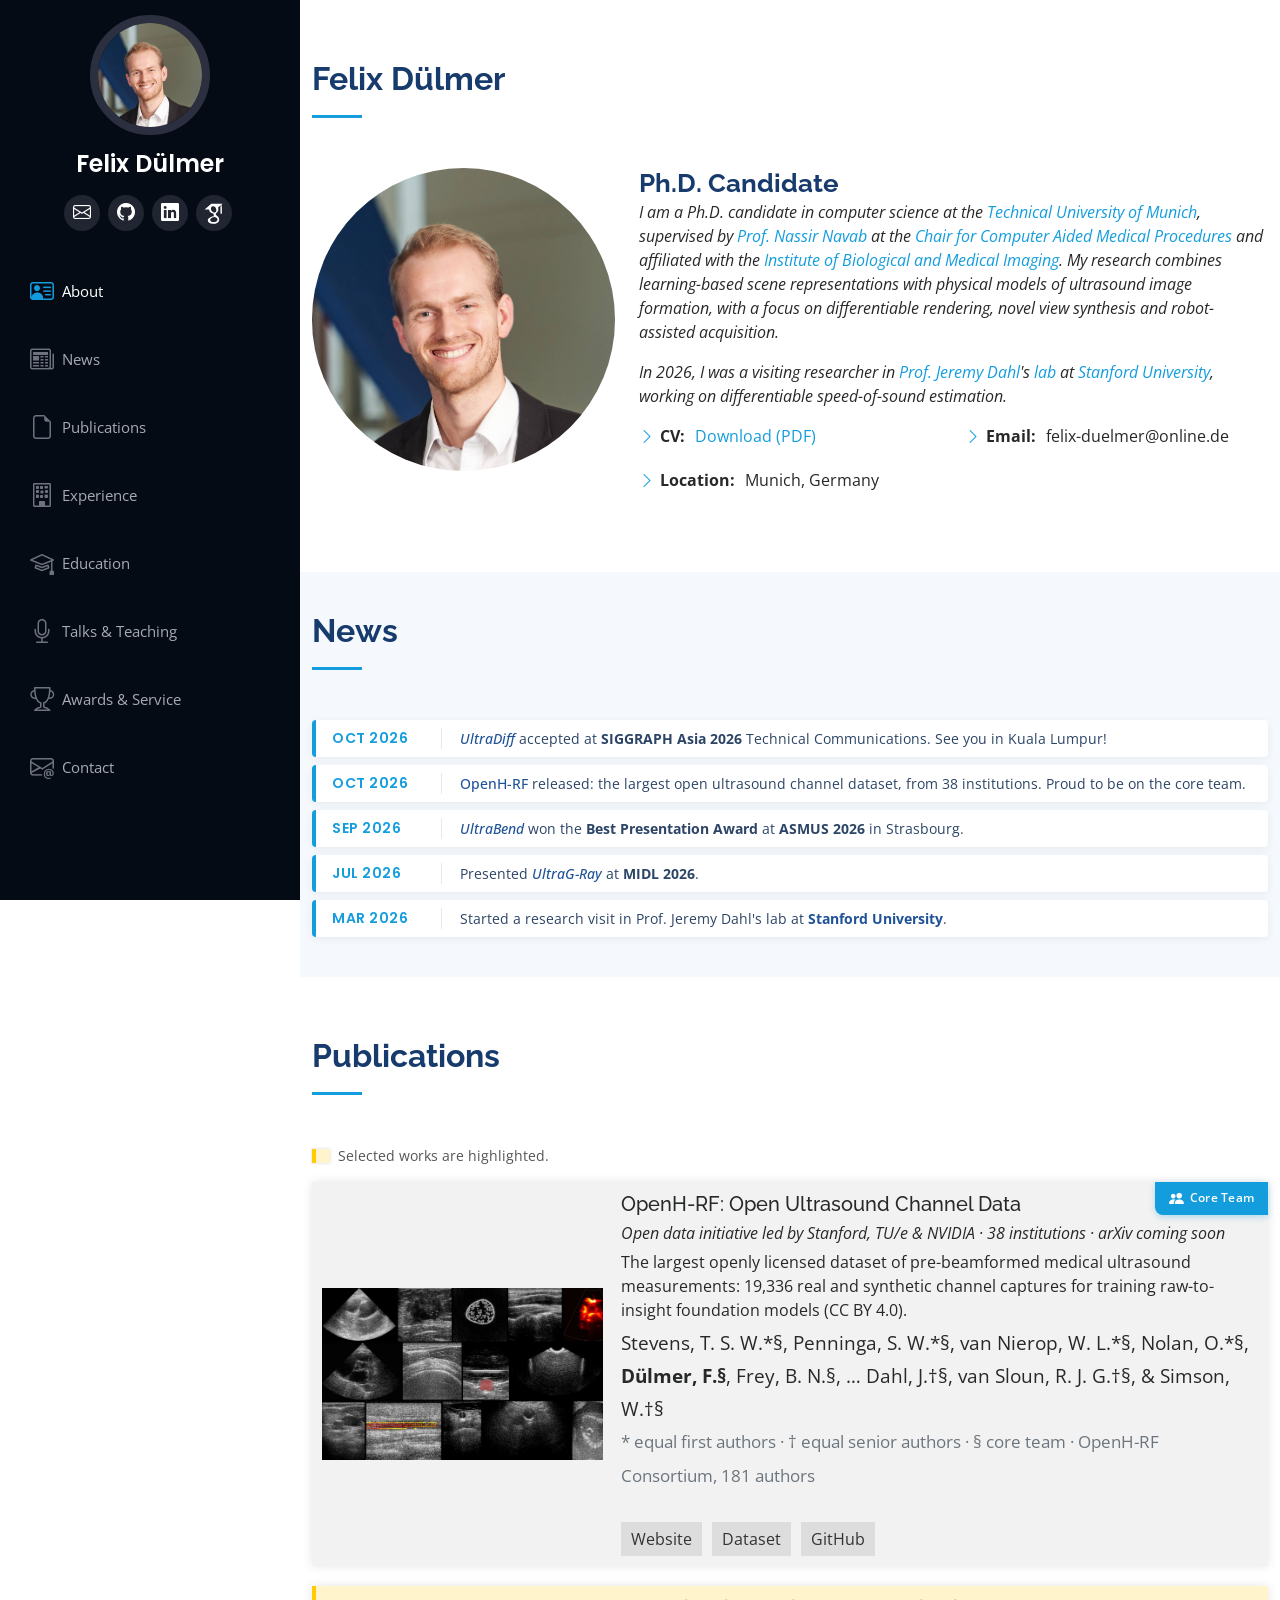
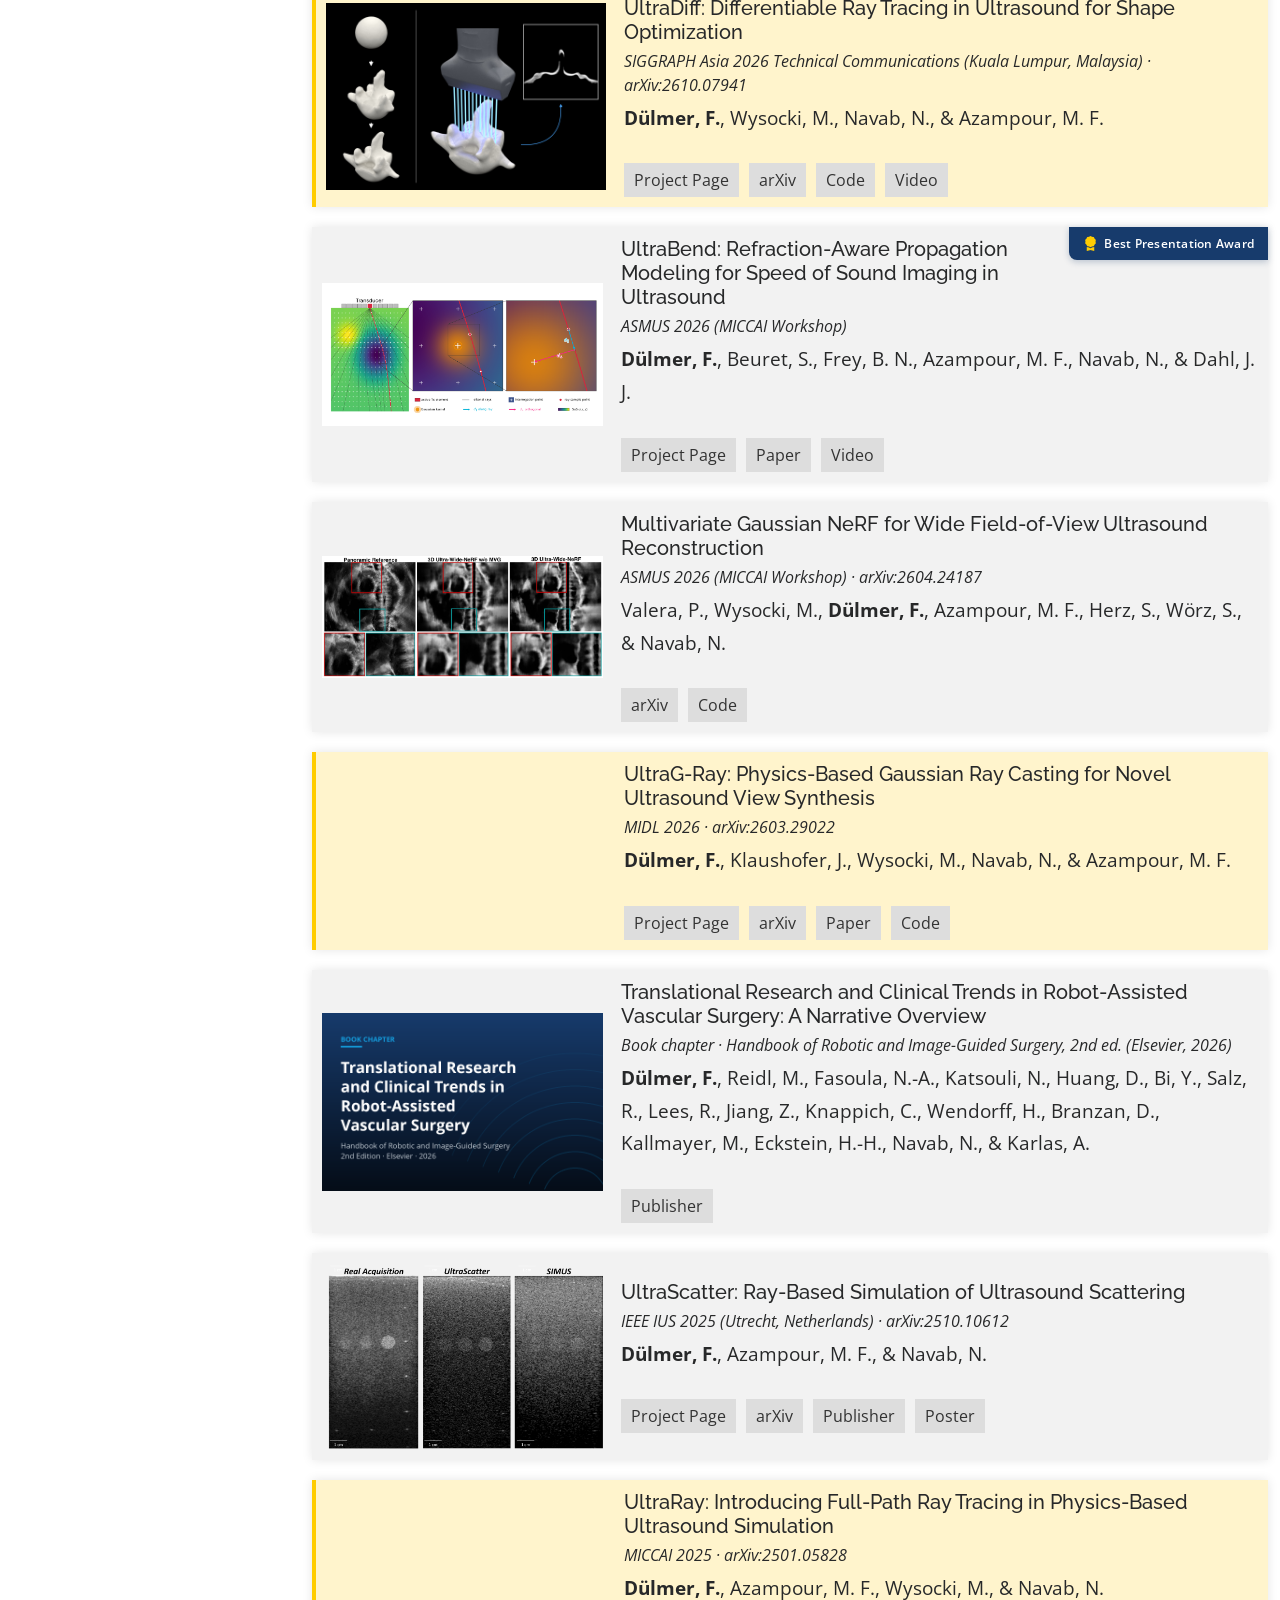
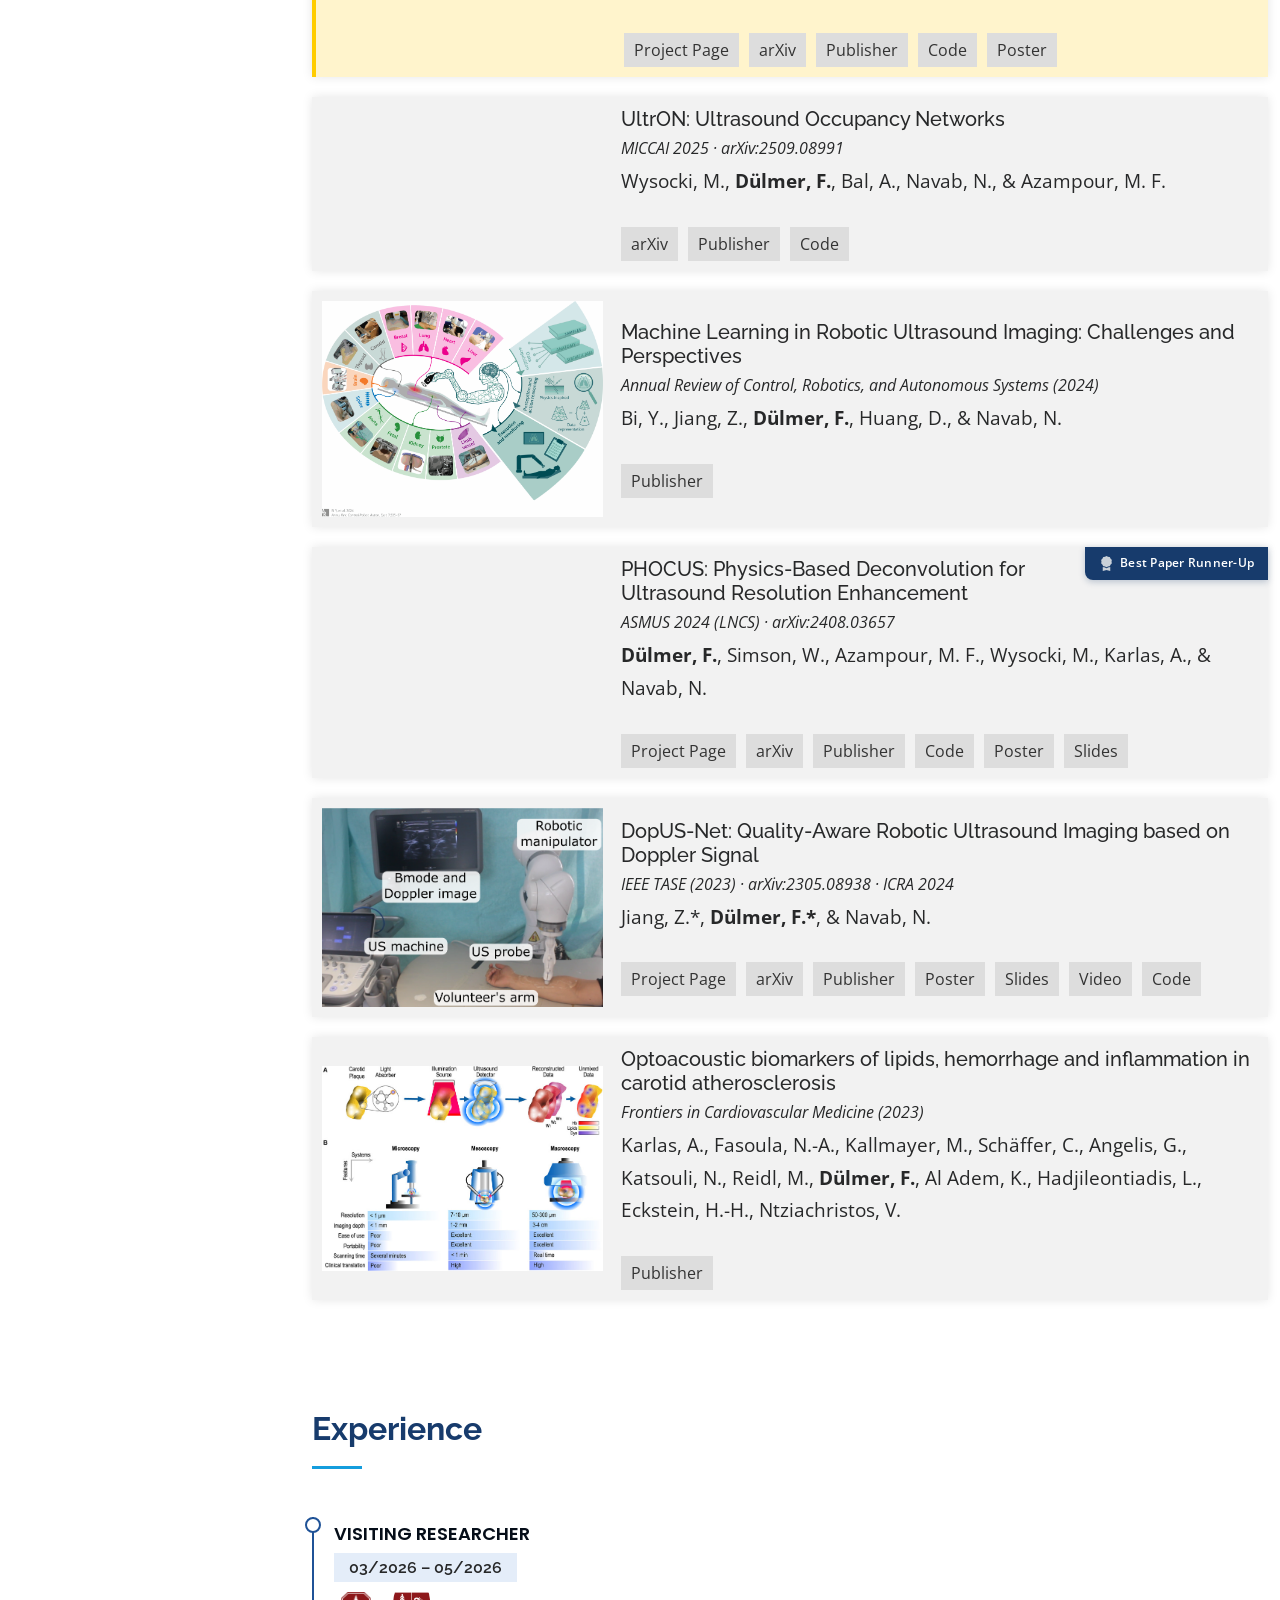
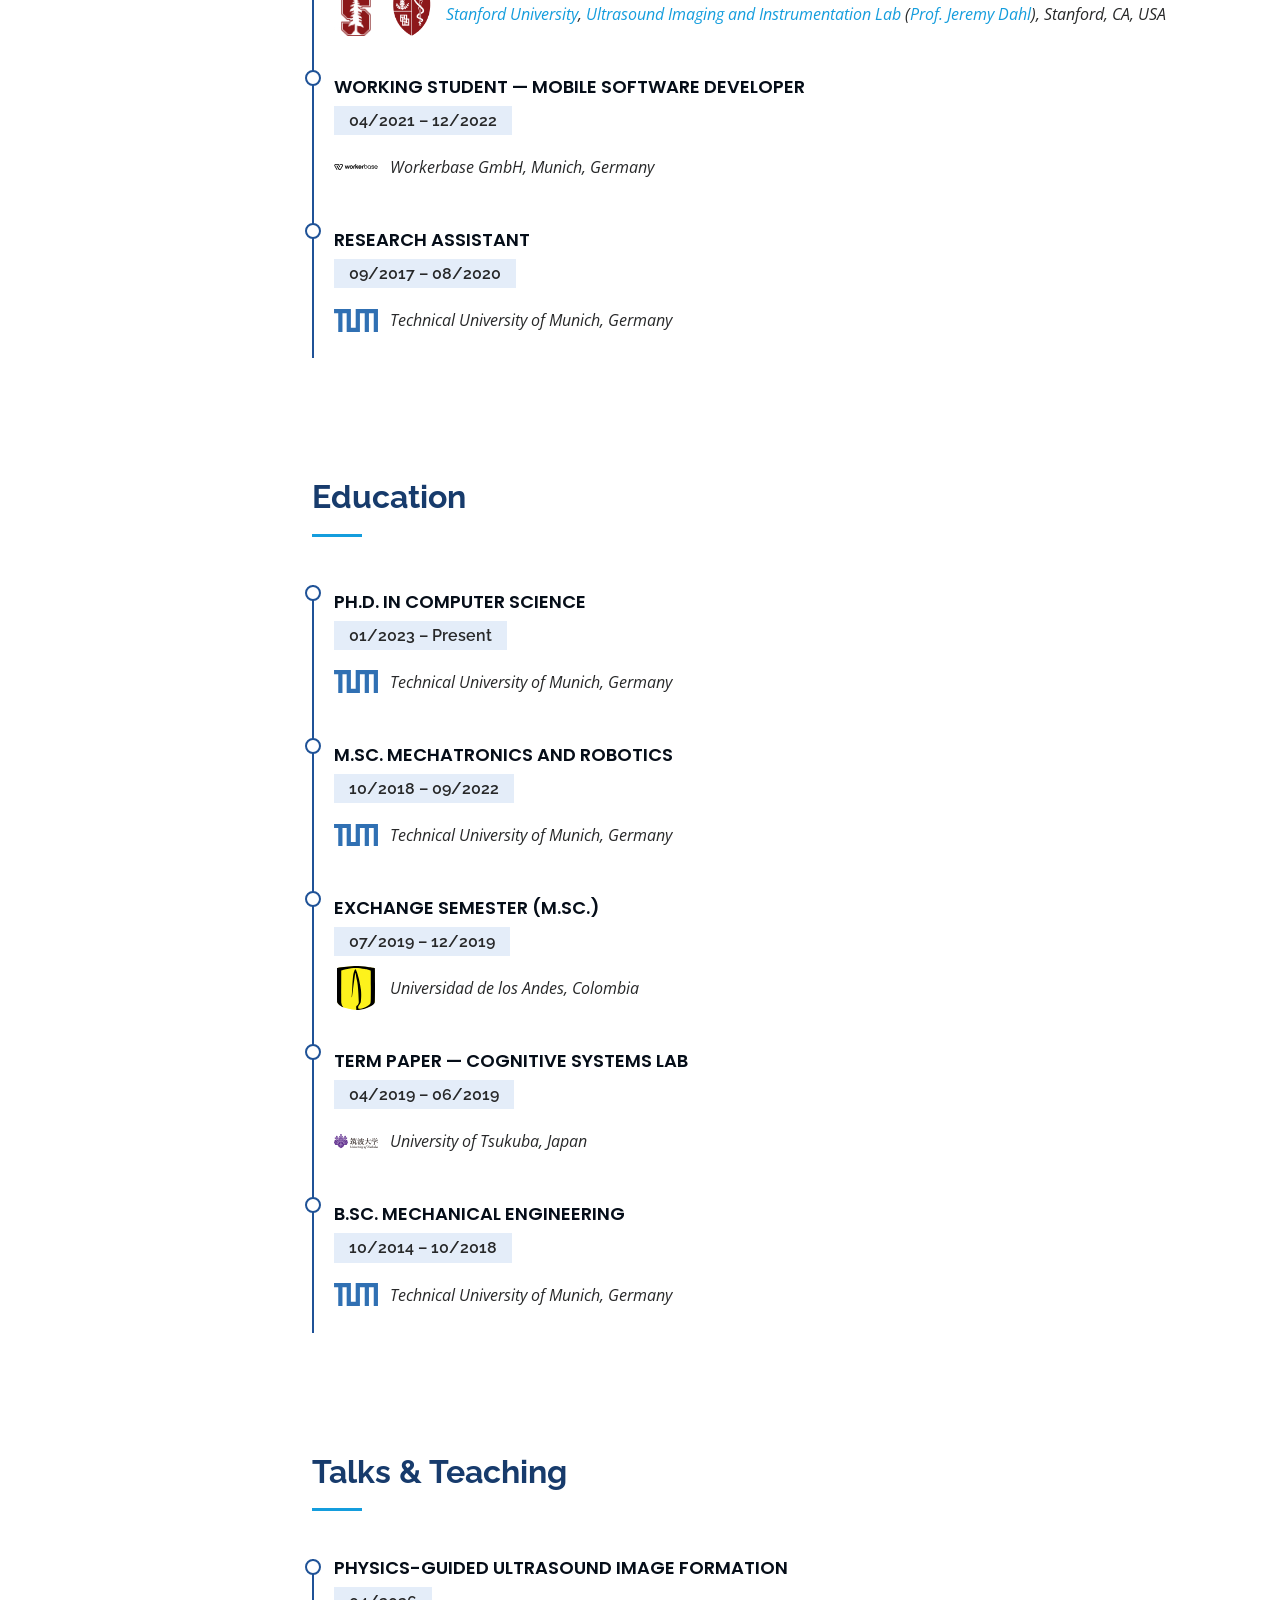
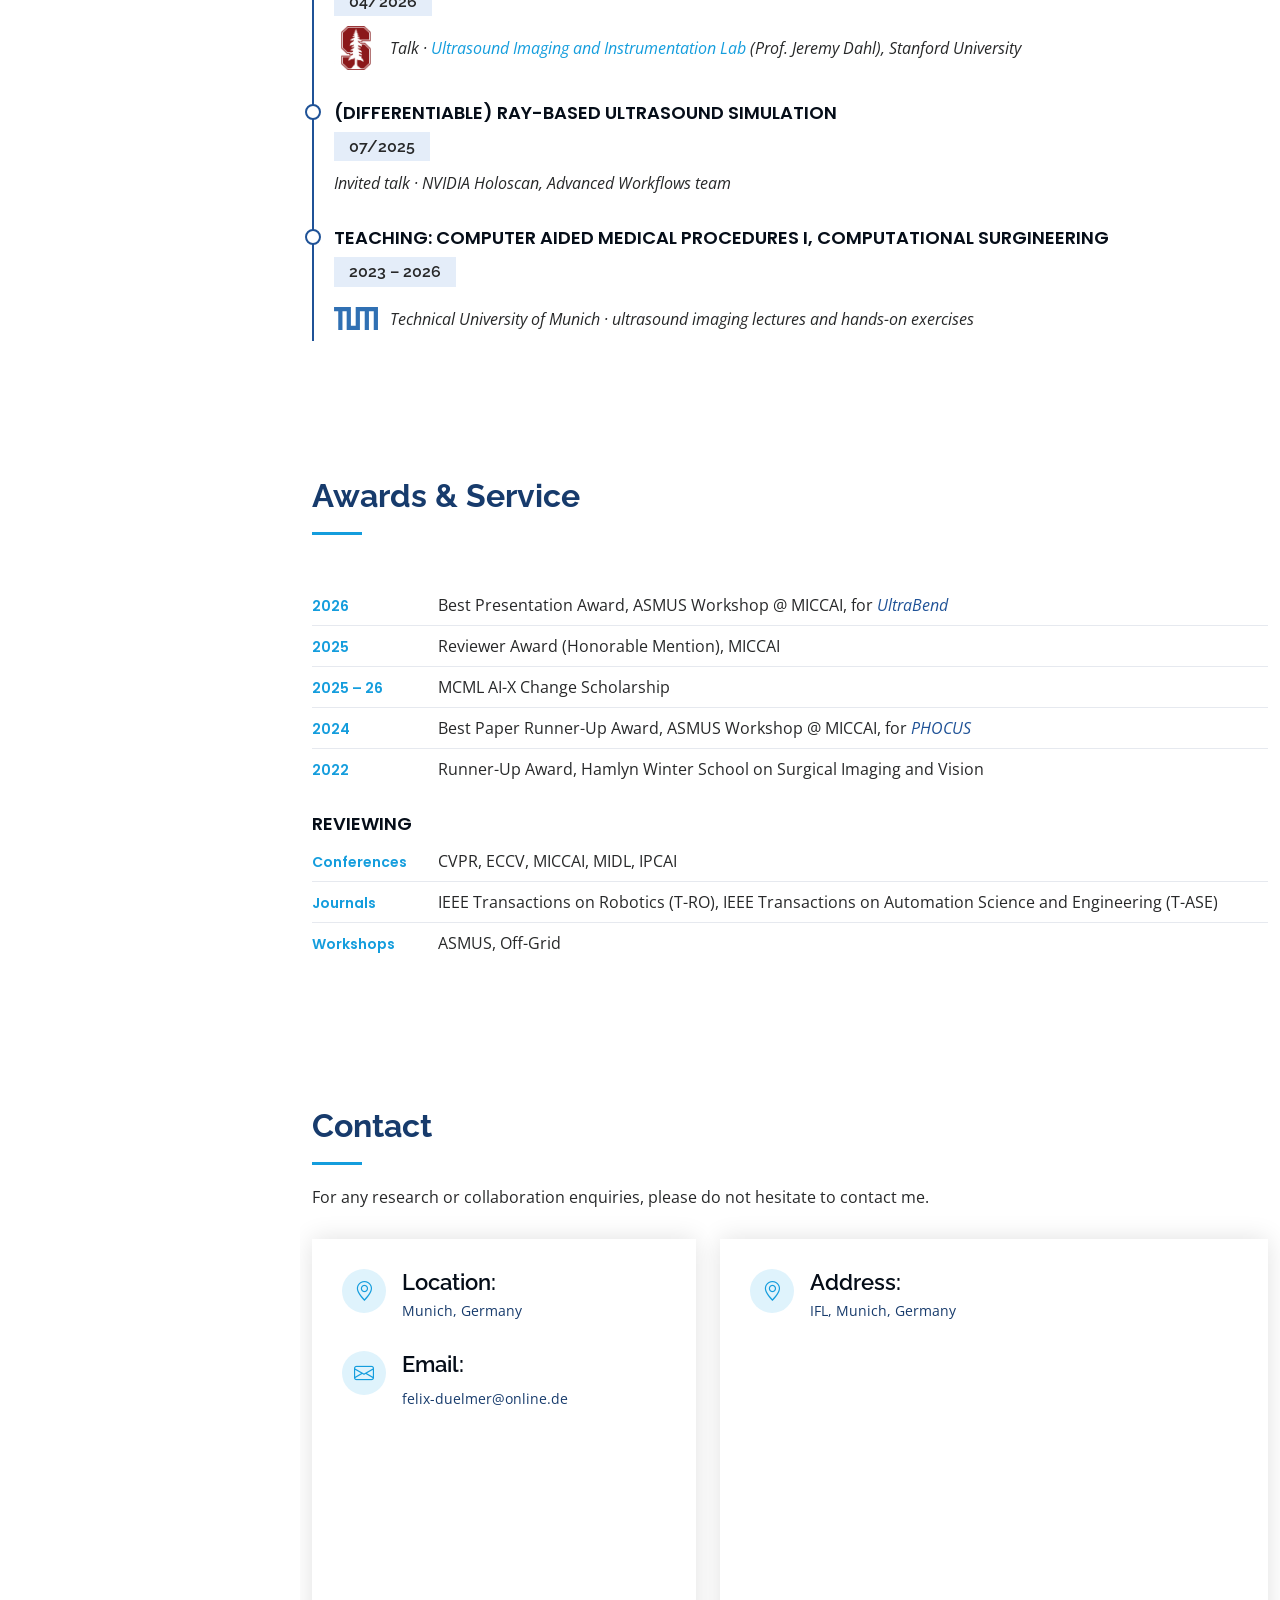
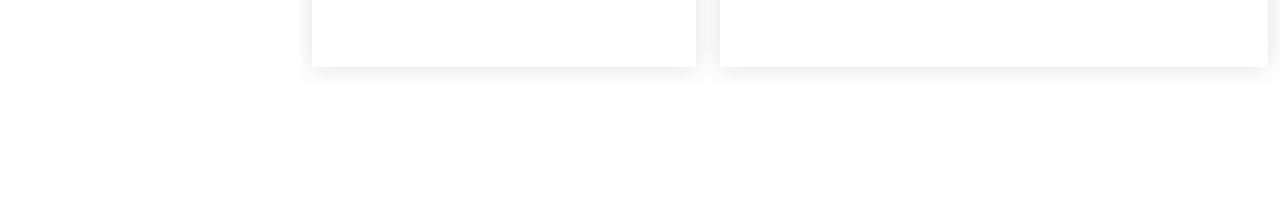
==== commit 376b2afb: "Add arXiv link for UltraDiff Co-Authored-By: Claude Opus 5.5 (1M context) <noreply@anthropic.com>" ====
--- a/index.html
+++ b/index.html
@@ -203,10 +203,11 @@
           </div>
           <div class="details">
             <h2 class="title">UltraDiff: Differentiable Ray Tracing in Ultrasound for Shape Optimization</h2>
-            <p class="conference">SIGGRAPH Asia 2026 Technical Communications (Kuala Lumpur, Malaysia)</p>
+            <p class="conference">SIGGRAPH Asia 2026 Technical Communications (Kuala Lumpur, Malaysia) · arXiv:2610.07941</p>
             <p class="authors"><strong>Dülmer, F.</strong>, Wysocki, M., Navab, N., &amp; Azampour, M. F.</p>
             <div class="links">
               <a href="publications/ultradiff.html" class="project-button">Project Page</a>
+              <a href="https://arxiv.org/abs/2610.07941" class="pdf-button">arXiv</a>
               <a href="https://github.com/Felixduelmer/ultradiff" class="pdf-button">Code</a>
               <a href="https://youtu.be/hkNkhbVH_PI" class="pdf-button">Video</a>
             </div>
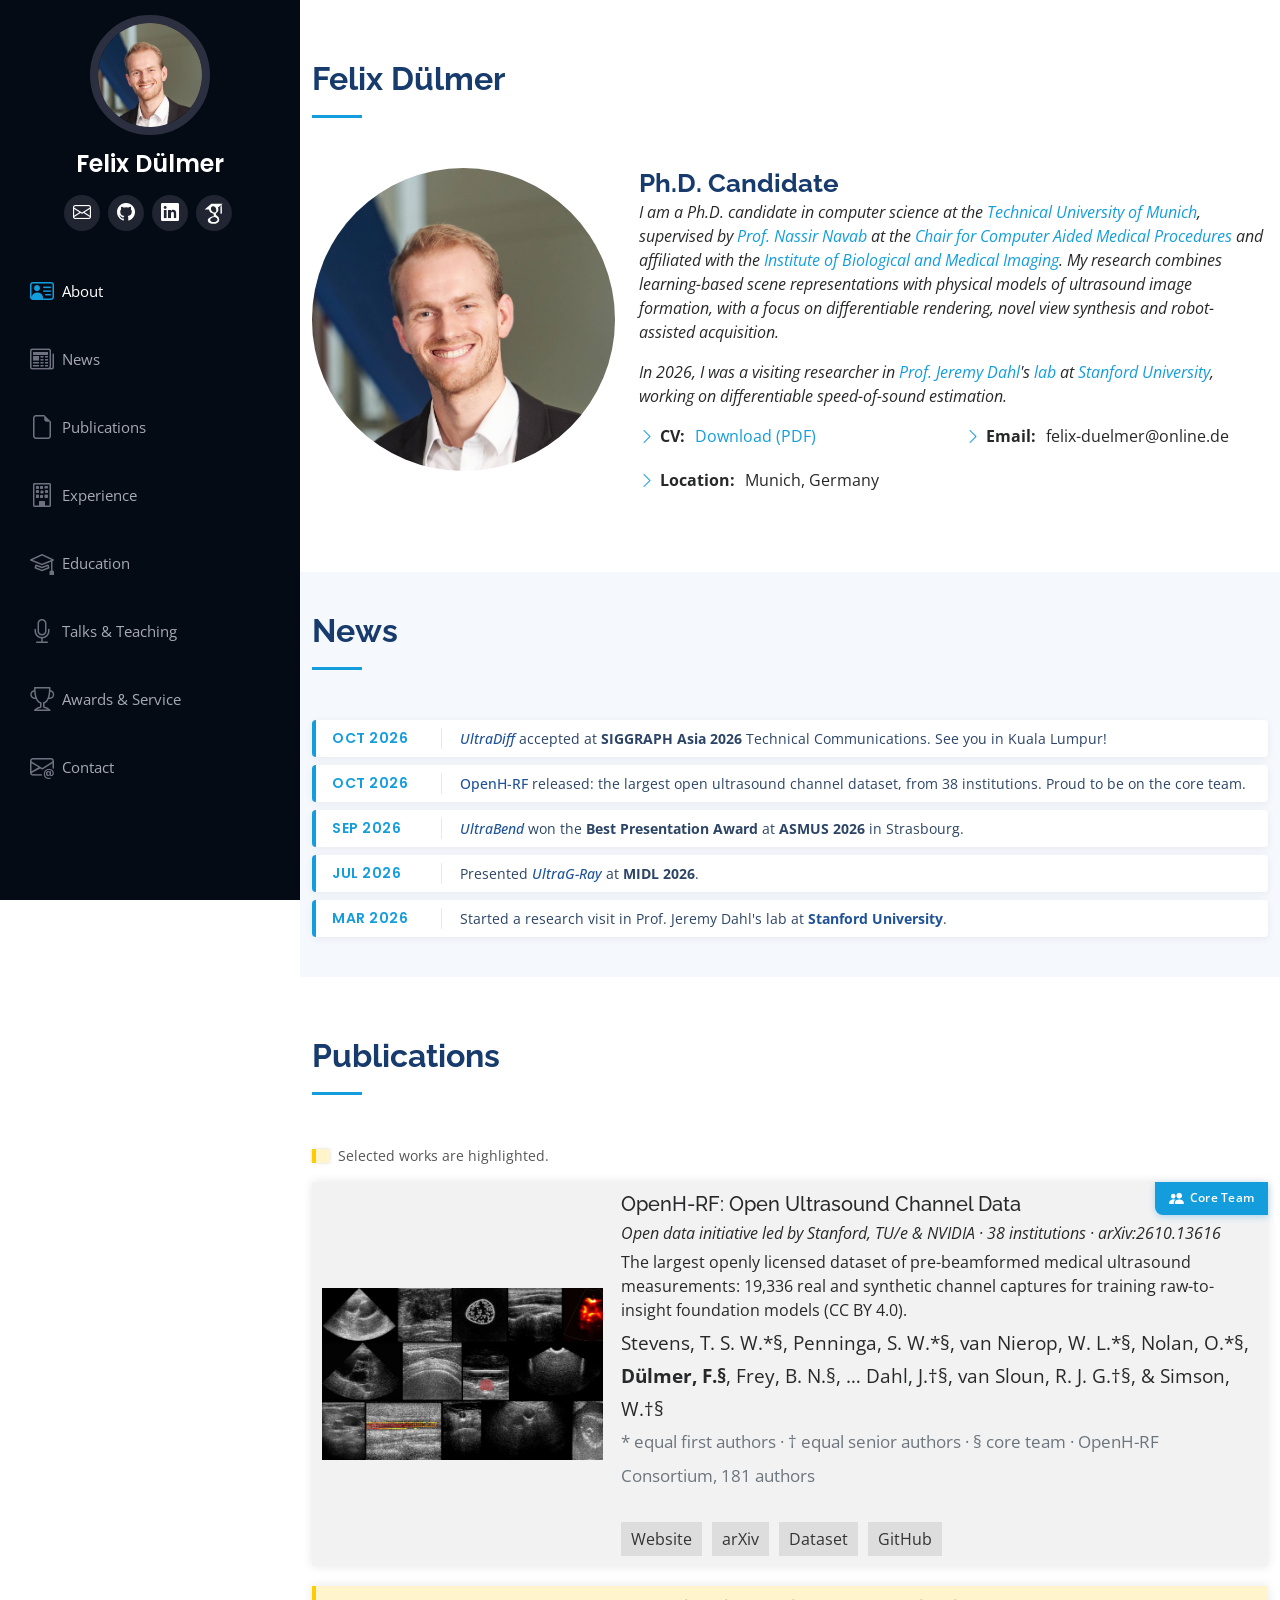
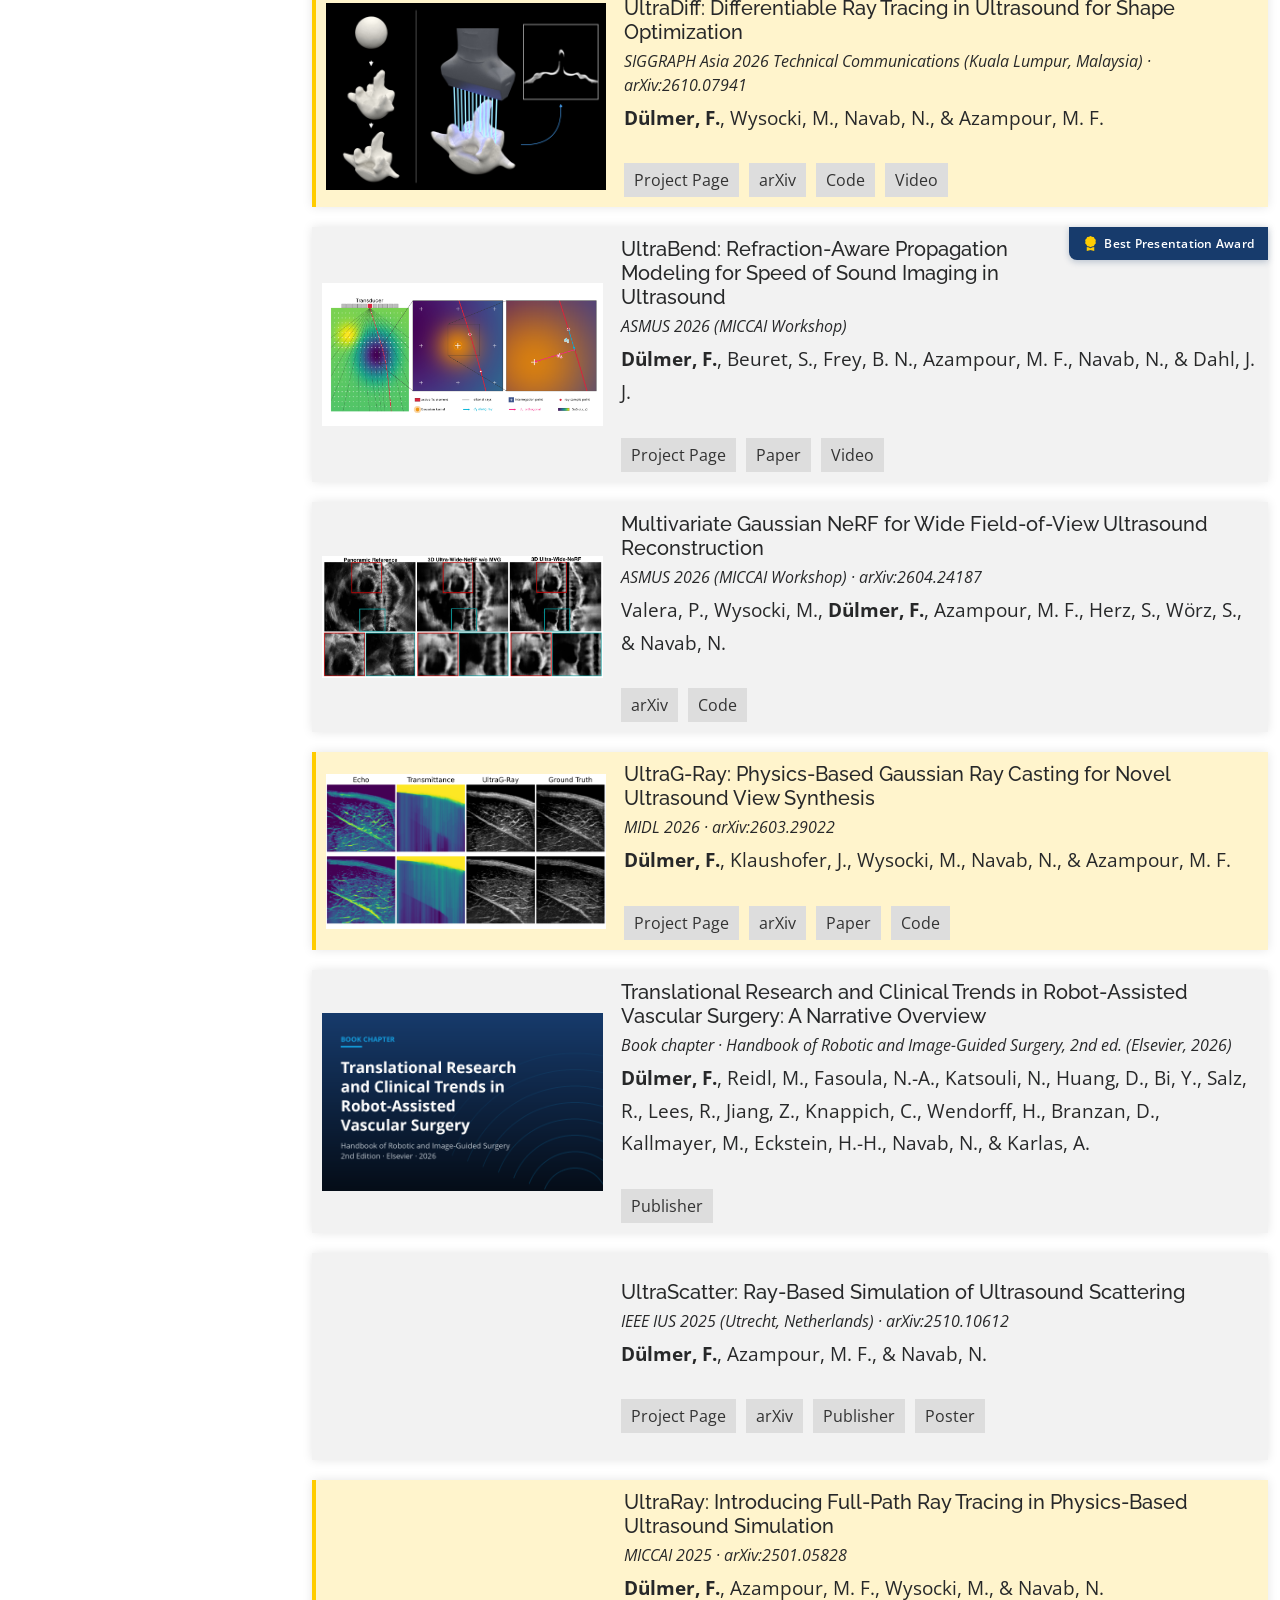
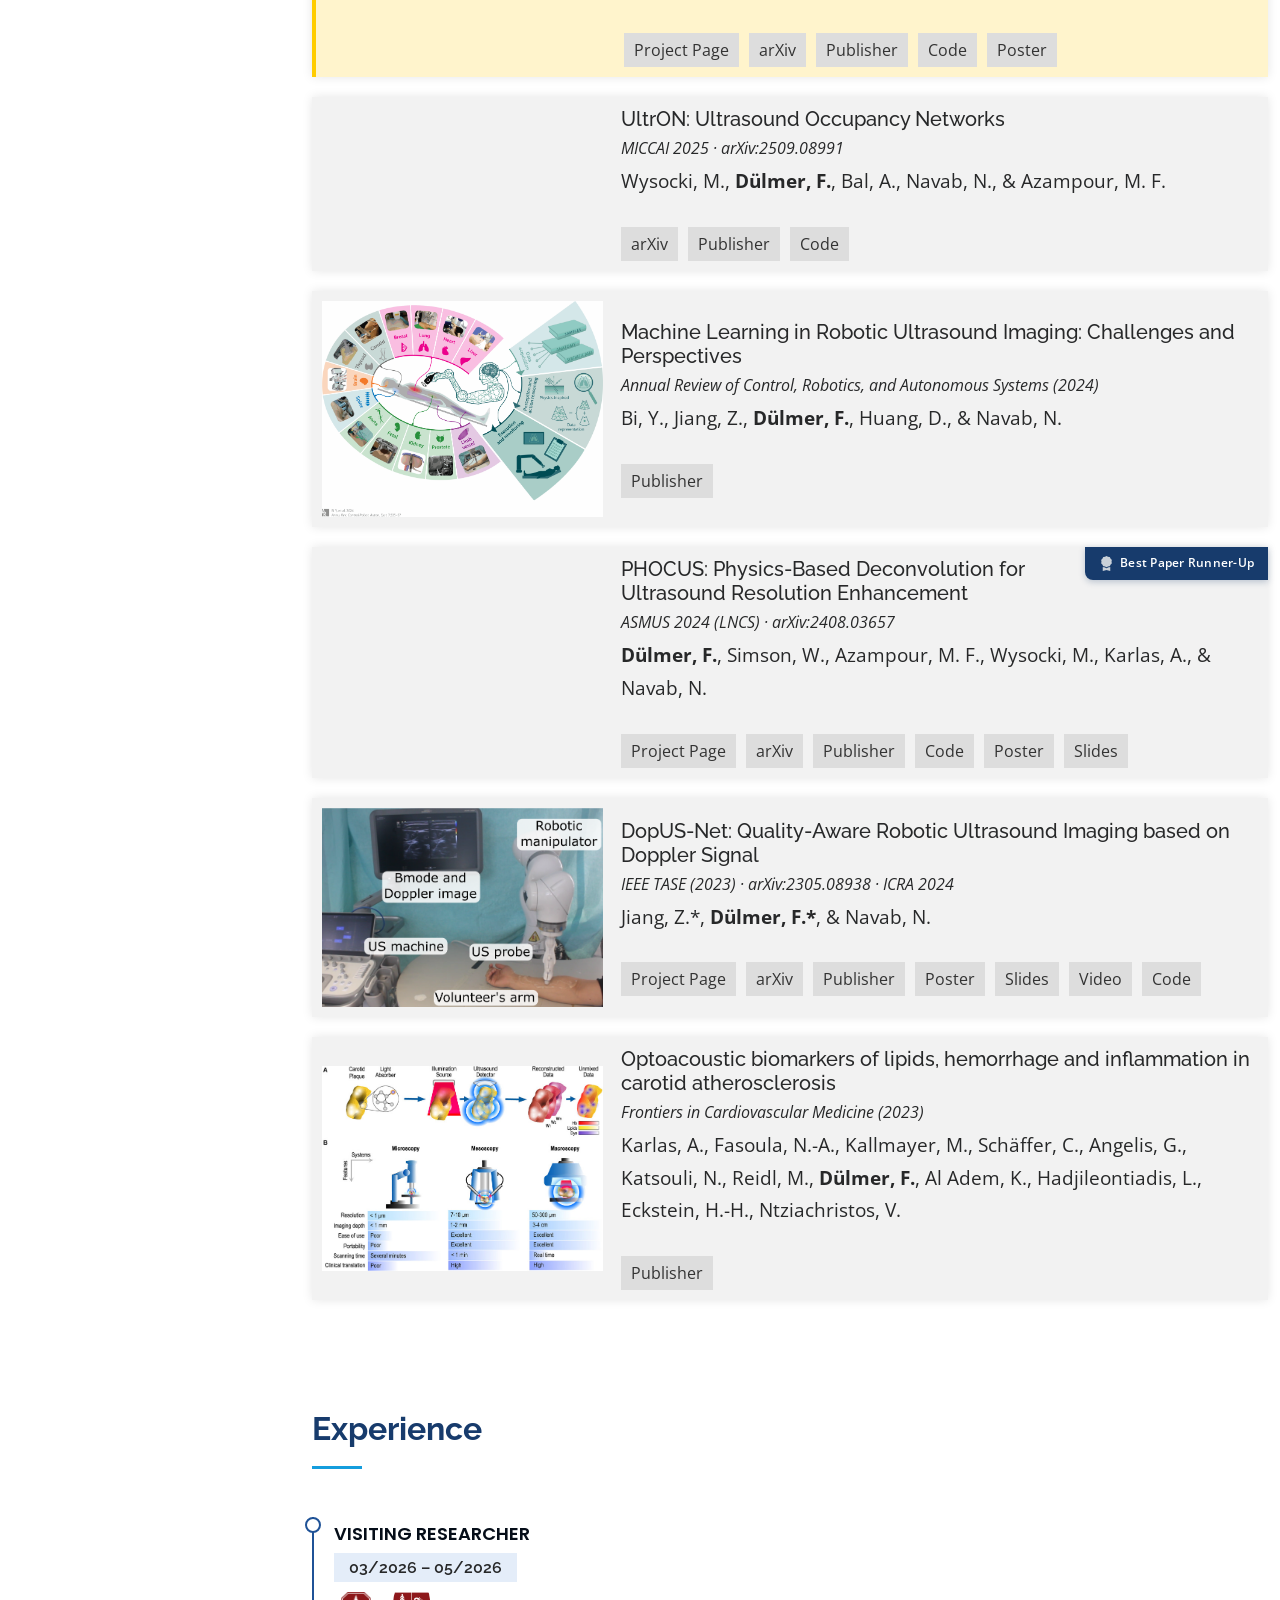
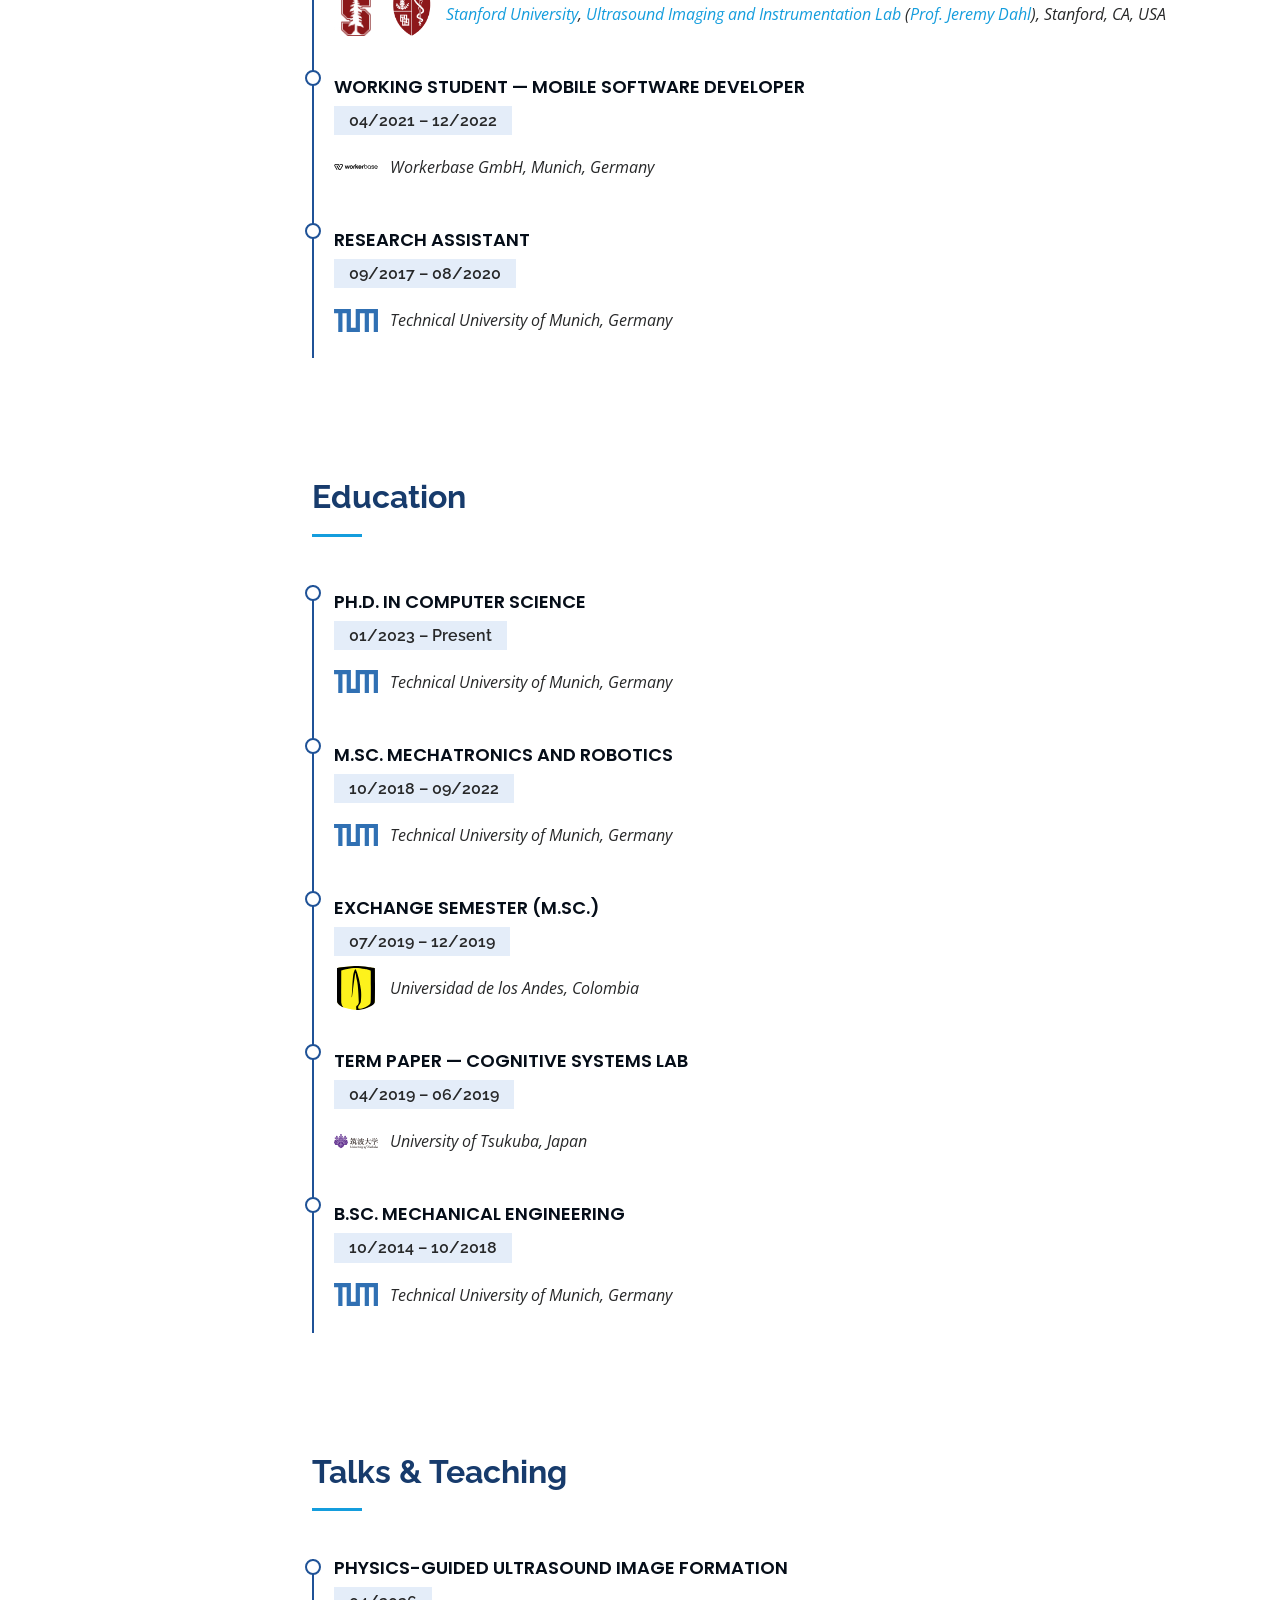
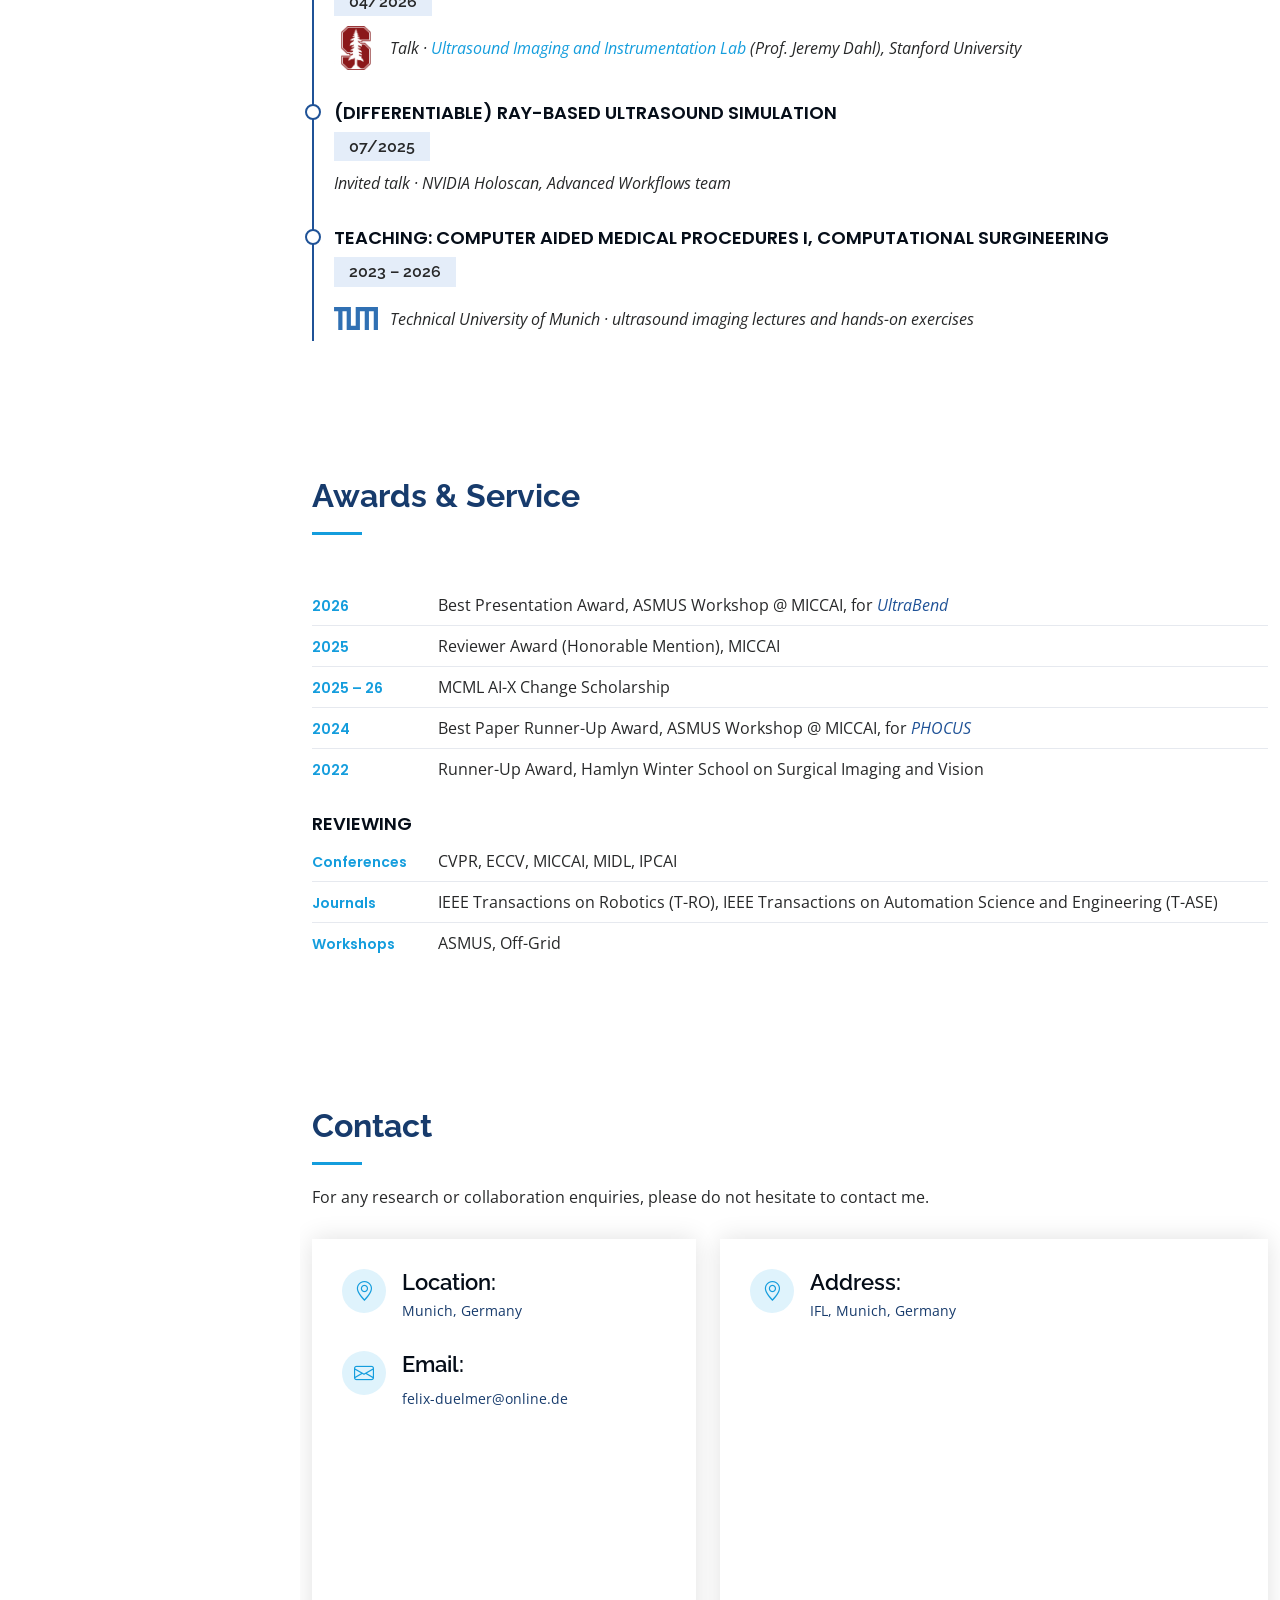
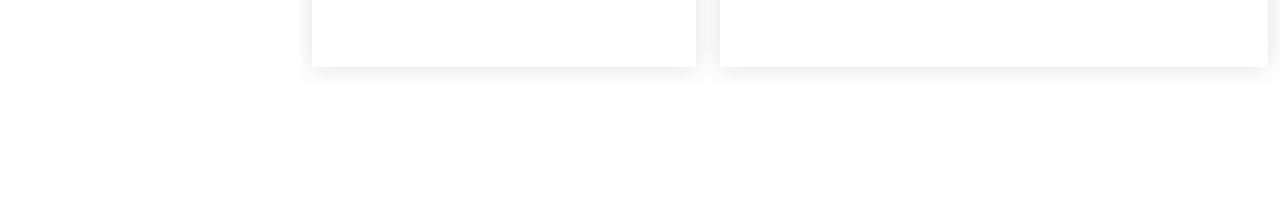
==== commit d2d603bc: "Add arXiv link for OpenH-RF Co-Authored-By: Claude Opus 5.5 (1M context) <noreply@anthropic.com>" ====
--- a/index.html
+++ b/index.html
@@ -186,11 +186,12 @@
           <div class="details">
             <span class="award-badge badge-role" title="Core team member of the OpenH-RF initiative"><i class="bi bi-people-fill" aria-hidden="true"></i>Core Team</span>
             <h2 class="title">OpenH-RF: Open Ultrasound Channel Data</h2>
-            <p class="conference">Open data initiative led by Stanford, TU/e &amp; NVIDIA · 38 institutions · arXiv coming soon</p>
+            <p class="conference">Open data initiative led by Stanford, TU/e &amp; NVIDIA · 38 institutions · arXiv:2610.13616</p>
             <p class="abstract">The largest openly licensed dataset of pre-beamformed medical ultrasound measurements: 19,336 real and synthetic channel captures for training raw-to-insight foundation models (CC BY 4.0).</p>
             <p class="authors">Stevens, T. S. W.*§, Penninga, S. W.*§, van Nierop, W. L.*§, Nolan, O.*§, <strong>Dülmer, F.§</strong>, Frey, B. N.§, … Dahl, J.†§, van Sloun, R. J. G.†§, &amp; Simson, W.†§<br><small class="text-muted">* equal first authors · † equal senior authors · § core team · OpenH-RF Consortium, 181 authors</small></p>
             <div class="links">
               <a href="https://open-h.github.io/OpenH-RF/" class="project-button">Website</a>
+              <a href="https://arxiv.org/abs/2610.13616" class="pdf-button">arXiv</a>
               <a href="https://huggingface.co/datasets/nvidia/OpenH-RF" class="pdf-button">Dataset</a>
               <a href="https://github.com/open-h/OpenH-RF" class="pdf-button">GitHub</a>
             </div>
